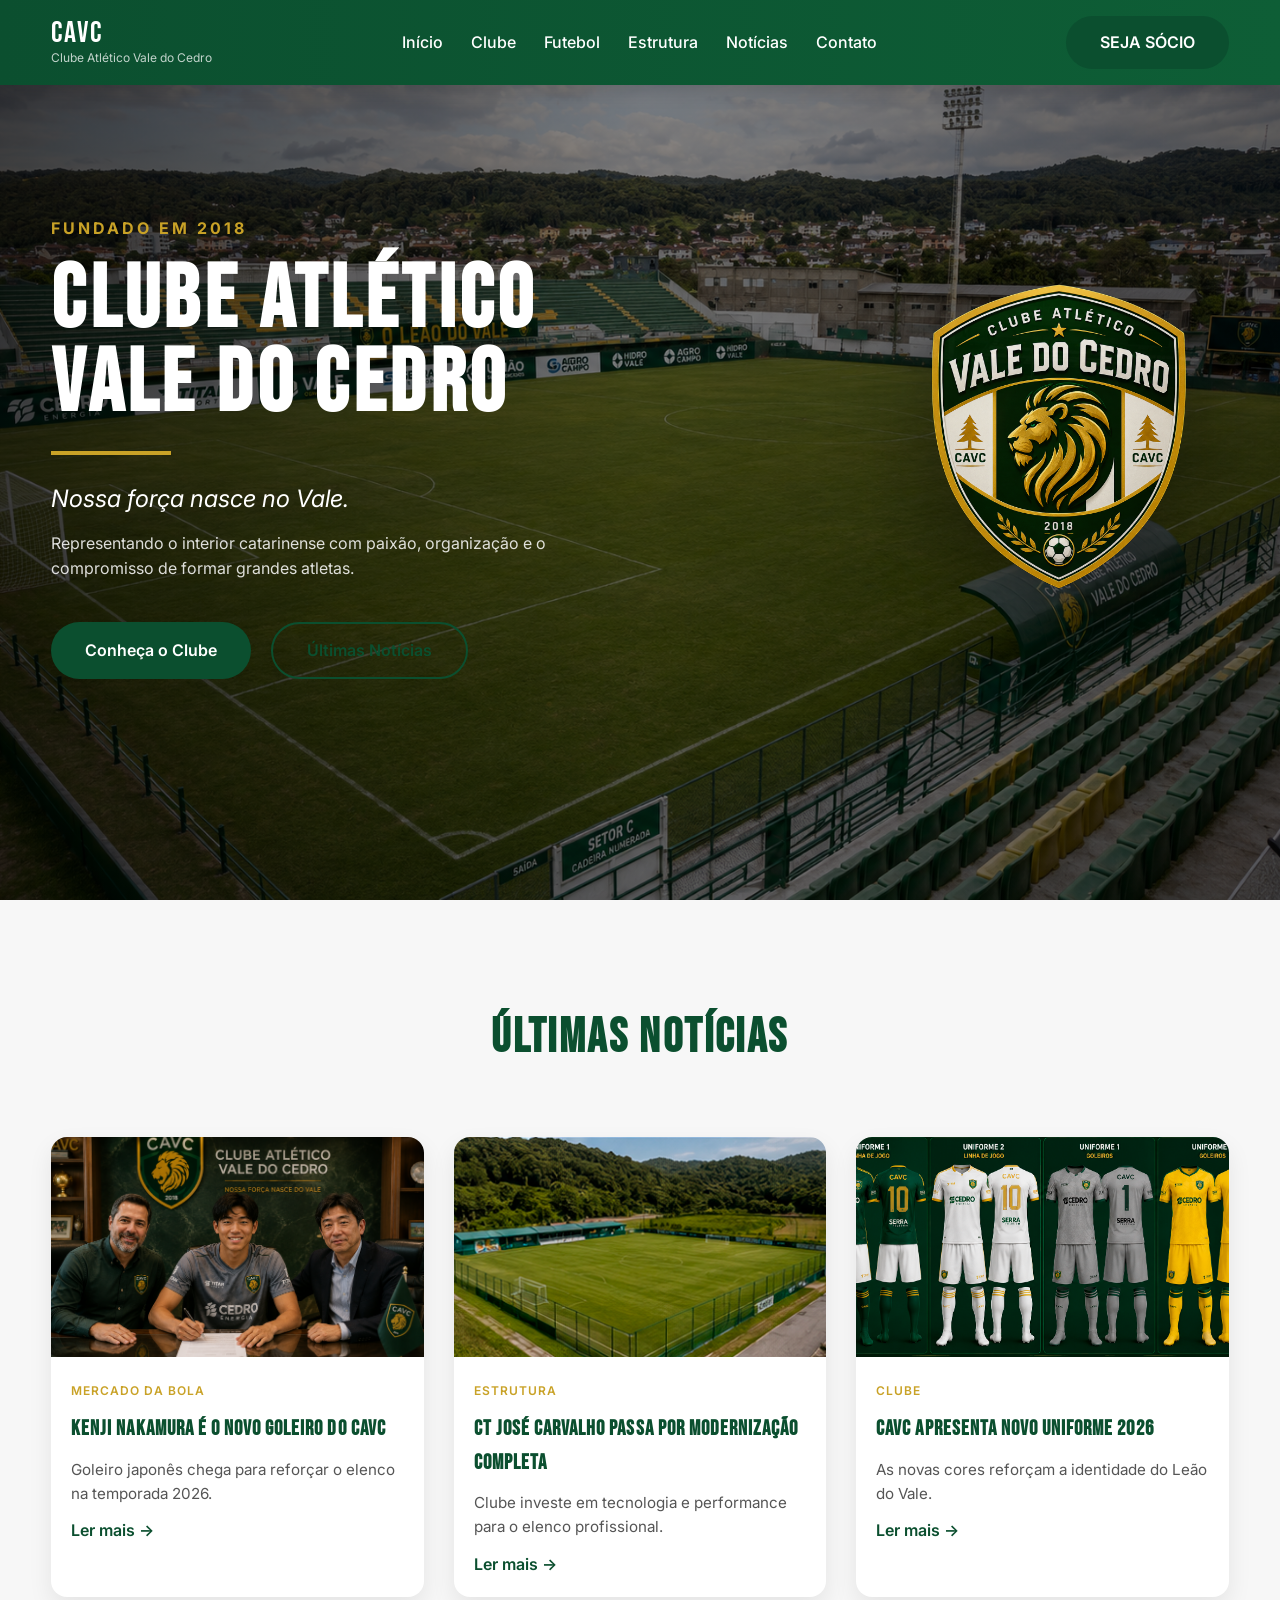
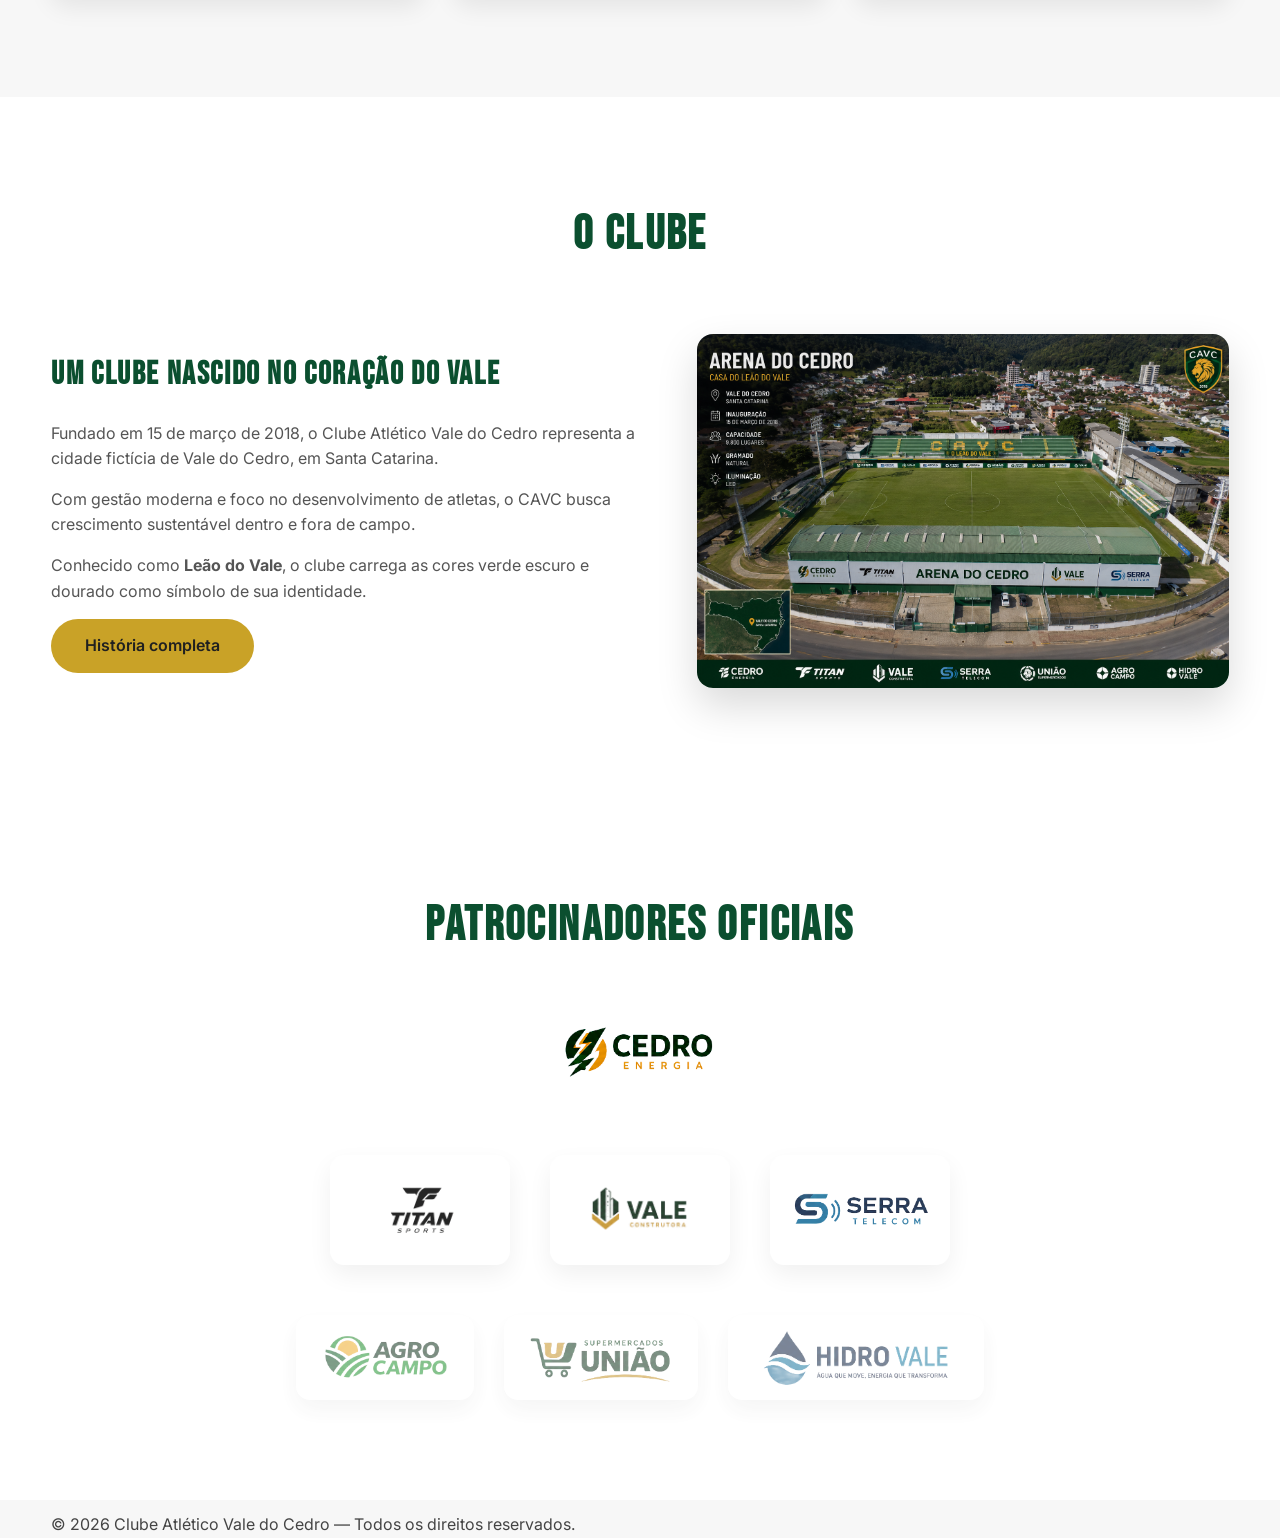
==== index.html @ 2e61d0cd "index" ====
<!DOCTYPE html>
<html lang="pt-BR">

<head>
    <meta charset="UTF-8">
    <meta name="viewport" content="width=device-width, initial-scale=1.0">

    <title>Clube Atlético Vale do Cedro | Site Oficial</title>

    <meta name="description"
        content="Site oficial do Clube Atlético Vale do Cedro. Notícias, elenco, estrutura, história, Arena do Cedro e Centro de Treinamento José Carvalho.">

    <!-- Google Fonts -->
    <link rel="preconnect" href="https://fonts.googleapis.com">
    <link rel="preconnect" href="https://fonts.gstatic.com" crossorigin>

    <link href="https://fonts.googleapis.com/css2?family=Bebas+Neue&family=Inter:wght@300;400;500;600;700&display=swap"
        rel="stylesheet">

    <link rel="stylesheet" href="style.css">

    <link rel="icon" href="assets/logo/favicon.png">
</head>

<body>

    <!-- ==========================================================
                            HEADER
    =========================================================== -->

    <header>

        <div class="container">

            <nav class="navbar">

                <!-- Marca textual -->
                <div class="logo">

                    <span class="club-name">CAVC</span>
                    <small>Clube Atlético Vale do Cedro</small>

                </div>

                <!-- Menu -->
                <ul class="menu">

                    <li><a href="#">Início</a></li>
                    <li><a href="#">Clube</a></li>
                    <li><a href="#">Futebol</a></li>
                    <li><a href="#">Estrutura</a></li>
                    <li><a href="#">Notícias</a></li>
                    <li><a href="#">Contato</a></li>

                </ul>

                <!-- CTA -->
                <a href="#" class="btn btn-primary">
                    SEJA SÓCIO
                </a>

            </nav>

        </div>

    </header>

    <!-- ==========================================================
                        HERO
========================================================== -->

    <section class="hero">

        <div class="hero-overlay"></div>

        <div class="container">

            <div class="hero-content">

                <span class="hero-tag">FUNDADO EM 2018</span>

                <h1>
                    CLUBE ATLÉTICO<br>
                    VALE DO CEDRO
                </h1>

                <div class="hero-line"></div>

                <p class="hero-motto">
                    Nossa força nasce no Vale.
                </p>

                <p class="hero-description">
                    Representando o interior catarinense com paixão, organização e o compromisso de formar grandes
                    atletas.
                </p>

                <div class="hero-buttons">

                    <a href="#" class="btn btn-primary">
                        Conheça o Clube
                    </a>

                    <a href="#" class="btn btn-outline">
                        Últimas Notícias
                    </a>

                </div>

            </div>

            <!-- 🦁 ESCUDO NO HERO (DIREITA) -->
            <img src="imgs/escudo.png" class="hero-crest" alt="Escudo do CAVC">

        </div>

    </section>

    <!-- ==========================================================
                            NOTÍCIAS
    =========================================================== -->

    <section class="news">

        <div class="container">

            <h2 class="section-title">
                Últimas Notícias
            </h2>

            <div class="news-grid">

                <!-- CARD 1 -->
                <article class="news-card">

                    <div class="news-image">
                        <img src="imgs/kenji.png" alt="Kenji Nakamura">
                    </div>

                    <div class="news-content">

                        <span class="news-tag">Mercado da Bola</span>

                        <h3>
                            Kenji Nakamura é o novo goleiro do CAVC
                        </h3>

                        <p>
                            Goleiro japonês chega para reforçar o elenco na temporada 2026.
                        </p>

                        <a href="#">Ler mais →</a>

                    </div>

                </article>

                <!-- CARD 2 -->
                <article class="news-card">

                    <div class="news-image">
                        <img src="imgs/ct.png" alt="CT José Carvalho">
                    </div>

                    <div class="news-content">

                        <span class="news-tag">Estrutura</span>

                        <h3>
                            CT José Carvalho passa por modernização completa
                        </h3>

                        <p>
                            Clube investe em tecnologia e performance para o elenco profissional.
                        </p>

                        <a href="#">Ler mais →</a>

                    </div>

                </article>

                <!-- CARD 3 -->
                <article class="news-card">

                    <div class="news-image">
                        <img src="imgs/uniforme.png" alt="Novo uniforme CAVC">
                    </div>

                    <div class="news-content">

                        <span class="news-tag">Clube</span>

                        <h3>
                            CAVC apresenta novo uniforme 2026
                        </h3>

                        <p>
                            As novas cores reforçam a identidade do Leão do Vale.
                        </p>

                        <a href="#">Ler mais →</a>

                    </div>

                </article>

            </div>

        </div>

    </section>

    <!-- ==========================================================
                            SOBRE O CLUBE
    =========================================================== -->

    <section class="club">

        <div class="container">

            <h2 class="section-title">
                O Clube
            </h2>

            <div class="club-grid">

                <!-- TEXTO -->
                <div class="club-text">

                    <h3>
                        Um clube nascido no coração do Vale
                    </h3>

                    <p>
                        Fundado em 15 de março de 2018, o Clube Atlético Vale do Cedro
                        representa a cidade fictícia de Vale do Cedro, em Santa Catarina.
                    </p>

                    <p>
                        Com gestão moderna e foco no desenvolvimento de atletas,
                        o CAVC busca crescimento sustentável dentro e fora de campo.
                    </p>

                    <p>
                        Conhecido como <strong>Leão do Vale</strong>,
                        o clube carrega as cores verde escuro e dourado como símbolo de sua identidade.
                    </p>

                    <a href="#" class="btn btn-secondary">
                        História completa
                    </a>

                </div>

                <!-- IMAGEM -->
                <div class="club-image">

                    <img src="imgs/estadio2.png" alt="Arena do Cedro" id="arenaThumb">

                </div>

            </div>

        </div>

    </section>

    <!-- ==========================================================
                            PATROCINADORES
    =========================================================== -->

    <section class="sponsors">

        <div class="container">

            <h2 class="section-title">Patrocinadores Oficiais</h2>

            <!-- WRAPPER GERAL -->
            <div class="sponsors-wrapper">

                <!-- MASTER -->
                <div class="sponsors-master highlight">
                    <img src="imgs/cedroEnergia.png" alt="Cedro Energia">
                </div>

                <!-- GRID PRINCIPAL -->
                <div class="sponsors-grid">
                    <div class="sponsor-item"><img src="imgs/titanSports.png"></div>
                    <div class="sponsor-item"><img src="imgs/valeConstrutora.png"></div>
                    <div class="sponsor-item"><img src="imgs/serra.png"></div>
                </div>

                <!-- APOIO -->
                <div class="sponsors-support">
                    <div class="sponsor-item small"><img src="imgs/agroCampo.png"></div>
                    <div class="sponsor-item small"><img src="imgs/supermercadosUnião.png"></div>
                    <div class="sponsor-item small"><img src="imgs/hidrovale.png"></div>
                </div>

            </div>

        </div>

    </section>

    <!-- ==========================================================
                            FOOTER
    =========================================================== -->

    <footer>

        <div class="container">

            <p>
                © 2026 Clube Atlético Vale do Cedro — Todos os direitos reservados.
            </p>

        </div>

    </footer>
    <div class="lightbox" id="lightbox">

        <span class="lightbox-close" id="closeLightbox">×</span>

        <img src="" alt="Imagem ampliada" id="lightboxImg">

    </div>
    <script src="script.js"></script>
</body>

</html>
---- style.css ----
/* ==========================================================
   CAVC - CLUBE ATLÉTICO VALE DO CEDRO
   Desenvolvido por Gabriel Andrade
========================================================== */

/* ==========================================================
   1. IMPORTAÇÃO DE FONTES
========================================================== */

/*
Bebas Neue
Inter

<link rel="preconnect" href="https://fonts.googleapis.com">
<link rel="preconnect" href="https://fonts.gstatic.com" crossorigin>
<link href="https://fonts.googleapis.com/css2?family=Bebas+Neue&family=Inter:wght@300;400;500;600;700&display=swap" rel="stylesheet">
*/


/* ==========================================================
   2. RESET
========================================================== */

* {
    margin: 0;
    padding: 0;
    box-sizing: border-box;
}

html {
    scroll-behavior: smooth;
}

body {
    min-height: 100vh;
}

img {
    display: block;
    max-width: 100%;
}

a {
    text-decoration: none;
    color: inherit;
}

ul {
    list-style: none;
}

button,
input,
textarea,
select {
    font: inherit;
}


/* ==========================================================
   3. BODY
========================================================== */

body {
    font-family: "Inter", sans-serif;
    background: #F7F7F7;
    color: #202020;
    line-height: 1.6;
}

::selection {
    background: #0B4F2F;
    color: #FFFFFF;
}

.container {
    width: min(92%, 1280px);
    margin: auto;
}


/* ==========================================================
   4. TIPOGRAFIA
========================================================== */

section {
    padding: 90px 0;
}

h1,
h2,
h3,
h4 {
    font-family: "Bebas Neue", sans-serif;
    color: #0B4F2F;
    letter-spacing: .05em;
}

h1 {
    font-size: 4.5rem;
}

h2 {
    font-size: 3rem;
    margin-bottom: 30px;
}

h3 {
    font-size: 2rem;
}

p {
    color: #444444;
    max-width: 70ch;
    margin-top: 12px;
}

span {
    display: inline-block;
}


/* ==========================================================
   5. HEADER
========================================================== */

header {
    position: fixed;
    top: 0;
    left: 0;
    width: 100%;

    background: linear-gradient(90deg,
            #0B4F2F,
            #0E5E36);

    z-index: 1000;

    box-shadow: 0 4px 20px rgba(0, 0, 0, .15);
}

/* ==========================================================
   6. NAVBAR
========================================================== */

.navbar {
    height: 85px;

    display: flex;
    justify-content: space-between;
    align-items: center;
}

.logo {
    display: flex;
    flex-direction: column;
    justify-content: center;
}

.logo img {

    width: 62px;
    height: 62px;
    object-fit: contain;

}

.logo-text {

    display: flex;
    flex-direction: column;

}

.logo-text span {

    font-family: "Bebas Neue", sans-serif;
    font-size: 2rem;
    color: #FFFFFF;
    letter-spacing: 1px;

}

.logo-text small {

    color: rgba(255, 255, 255, .8);
    font-size: .85rem;

}

.logo small {
    font-size: .75rem;
    color: rgba(255, 255, 255, .75);
}

.club-name {
    font-family: "Bebas Neue", sans-serif;
    font-size: 1.9rem;
    letter-spacing: 2px;
    color: #FFFFFF;
    line-height: 1;
}

.menu {
    display: flex;
    gap: 28px;
}

.menu a {
    color: #FFFFFF;
    font-weight: 500;
    position: relative;
    transition: .25s ease;
}

.menu a:hover {
    color: #C9A227;
}

.menu a::after {
    content: "";
    position: absolute;
    left: 0;
    bottom: -6px;

    width: 0;
    height: 2px;

    background: #C9A227;

    transition: .25s ease;
}

.menu a:hover::after {
    width: 100%;
}


/* ==========================================================
   7. HERO
========================================================== */

.hero {

    position: relative;

    min-height: 100vh;
    padding-top: 85px;

    display: flex;
    align-items: center;

    background-image: url("imgs/estadio1.png");
    background-size: cover;
    background-position: center;

    overflow: hidden;

}

.hero-overlay {
    position: absolute;
    inset: 0;

    background: linear-gradient(90deg,
            rgba(0, 0, 0, .70) 0%,
            rgba(0, 0, 0, .45) 50%,
            rgba(0, 0, 0, .55) 100%);
}

.hero .container {
    position: relative;
    z-index: 2;

    display: flex;
    align-items: center;
    justify-content: space-between;
}

.hero-content {
    max-width: 650px;
    color: white;
}

.hero-crest {
    width: 340px;

    opacity: .92;

    filter: drop-shadow(0 25px 50px rgba(0, 0, 0, .45));

    transform: translateY(-10px);

    animation: float 6s ease-in-out infinite;
}

.hero-logo {

    width: 130px;

    margin-bottom: 25px;

}

.hero-tag {

    color: #C9A227;

    font-weight: 700;

    letter-spacing: 3px;

    margin-bottom: 18px;

}

.hero h1 {

    color: white;

    font-size: 5.5rem;

    line-height: .95;

    margin-bottom: 20px;

}

.hero-line {

    width: 120px;
    height: 4px;

    background: #C9A227;

    margin: 25px 0;

}

.hero-motto {

    font-size: 1.5rem;

    color: white;

    font-style: italic;

    margin-bottom: 10px;

}

.hero-description {

    color: rgba(255, 255, 255, .85);

    max-width: 600px;

    margin-bottom: 40px;

}

.hero-buttons {

    display: flex;

    gap: 20px;

    flex-wrap: wrap;

}


/* ==========================================================
   8. BOTÕES
========================================================== */

.btn {

    display: inline-flex;
    justify-content: center;
    align-items: center;

    padding: 14px 34px;

    border: none;
    border-radius: 999px;

    cursor: pointer;

    font-weight: 600;

    transition: .3s ease;

}

.btn-primary {

    background: #0B4F2F;
    color: #FFFFFF;

}

.btn-primary:hover {

    background: #197A43;

    transform: translateY(-3px);

    box-shadow: 0 10px 25px rgba(0, 0, 0, .12);

}

.btn-secondary {

    background: #C9A227;

    color: #202020;

}

.btn-secondary:hover {

    transform: translateY(-3px);

    box-shadow: 0 10px 25px rgba(0, 0, 0, .12);

}

.btn-outline {

    background: transparent;

    color: #0B4F2F;

    border: 2px solid #0B4F2F;

}

.btn-outline:hover {

    background: #0B4F2F;

    color: #FFFFFF;

}


/* ==========================================================
   9. CARDS
========================================================== */



/* ==========================================================
   10. SEÇÕES
========================================================== */

.section-title {

    text-align: center;

    margin-bottom: 60px;

}


/* ==========================================================
   11. FOOTER
========================================================== */



/* ==========================================================
   12. ANIMAÇÕES
========================================================== */

@keyframes float {

    0%,
    100% {
        transform: translateY(-10px);
    }

    50% {
        transform: translateY(10px);
    }
}

/* ==========================================================
   13. RESPONSIVIDADE
========================================================== */

@media (max-width: 900px) {
    .news-grid {
        grid-template-columns: 1fr;
    }

    .club-grid {
        grid-template-columns: 1fr;
    }

    .club {
        text-align: center;
    }
}



/* ==========================================================
   NEWS
========================================================== */

.news {
    padding: 100px 0;
    background: #F7F7F7;
}

.news-grid {
    display: grid;
    grid-template-columns: repeat(3, 1fr);
    gap: 30px;
}

.news-card {
    background: #FFFFFF;

    border-radius: 16px;

    overflow: hidden;

    box-shadow: 0 10px 25px rgba(0, 0, 0, .08);

    transition: .3s ease;
}

.news-card:hover {
    transform: translateY(-8px);
    box-shadow: 0 18px 40px rgba(0, 0, 0, .12);
}

.news-image {
    height: 220px;
    overflow: hidden;
}

.news-image img {
    width: 100%;
    height: 100%;
    object-fit: cover;

    transition: .5s ease;
}

.news-card:hover .news-image img {
    transform: scale(1.05);
}

.news-content {
    padding: 20px;
}

.news-tag {
    font-size: .75rem;
    font-weight: 600;

    color: #C9A227;

    text-transform: uppercase;

    letter-spacing: 1px;
}

.news-content h3 {
    font-size: 1.3rem;

    margin-top: 10px;
    margin-bottom: 10px;

    color: #0B4F2F;
}

.news-content p {
    font-size: .95rem;
    color: #555;
}

.news-content a {
    display: inline-block;

    margin-top: 12px;

    color: #0B4F2F;
    font-weight: 600;

    transition: .2s;
}

.news-content a:hover {
    color: #C9A227;
}

/* ==========================================================
   CLUB
========================================================== */

.club {
    padding: 100px 0;
    background: #FFFFFF;
}

.club-grid {
    display: grid;
    grid-template-columns: 1.1fr 1fr;
    gap: 60px;

    align-items: center;
}

.club-text h3 {
    font-size: 2rem;
    color: #0B4F2F;

    margin-bottom: 20px;
}

.club-text p {
    margin-bottom: 15px;
    color: #555;
}

.club-image {
    position: relative;
    border-radius: 16px;
    overflow: hidden;

    box-shadow: 0 18px 40px rgba(0, 0, 0, .15);
}

.club-image img {
    width: 100%;
    height: 100%;
    object-fit: cover;

    transition: .4s ease;
}

.club-image:hover img {
    transform: scale(1.05);
}

.lightbox {
    position: fixed;
    inset: 0;

    background: rgba(0, 0, 0, 0);

    display: none;
    align-items: center;
    justify-content: center;

    z-index: 9999;

    padding: 40px;

    transition: opacity .25s ease, background .25s ease;
    opacity: 0;
}

.lightbox.active {
    background: rgba(0, 0, 0, .92);
    opacity: 1;
}

.lightbox img {
    max-width: 90%;
    max-height: 90%;

    border-radius: 12px;

    transform: scale(.96);
    transition: transform .25s ease;

    box-shadow: 0 20px 60px rgba(0, 0, 0, .5);
}

.lightbox.active img {
    transform: scale(1);
}

/* =========================
   SPONSORS
========================= */

.sponsors {
    background: #FFFFFF;
    padding: 100px 0;
    text-align: center;
}

.sponsors-wrapper {
    display: flex;
    flex-direction: column;
    align-items: center;
    gap: 50px;
}

.sponsors-master {
    display: flex;
    justify-content: center;
    align-items: center;
}

.sponsors-master.highlight{
    transform: scale(1.15);
    margin-bottom: 20px;
}

.sponsors-master.highlight img{
    transition: .3s ease;
}

.sponsors-master.highlight:hover img{
    transform: scale(1.08);
    filter: drop-shadow(0 10px 25px rgba(0,0,0,.15));
}

.sponsors-master.highlight:hover img{
    filter: brightness(1.05);
}

.sponsors-master img {
    max-width: 260px;
    transform: translateY(-5px);
}

.sponsors-grid {
    display: grid;
    grid-template-columns: repeat(3, 180px);
    justify-content: center;
    gap: 40px;
}

.sponsors-grid img {
    max-width: 160px;
    opacity: .85;
    transition: .25s ease;
}

.sponsors-grid img:hover {
    opacity: 1;
    transform: scale(1.05);
}

.sponsors-support{
    display: flex;
    justify-content: center;
    gap: 30px;
    flex-wrap: wrap;
}

.sponsors-support img {
    max-width: 120px;
    opacity: .7;
    transition: .25s ease;
}

.sponsors-support img:hover {
    opacity: 1;
}

.sponsor-item {
    background: #FFFFFF;
    height: 110px;

    display: flex;
    align-items: center;
    justify-content: center;

    border-radius: 14px;

    box-shadow: 0 10px 25px rgba(0, 0, 0, .06);

    padding: 20px;
}

.sponsor-item img {
    max-width: 120px;
    max-height: 60px;

    object-fit: contain;

    filter: grayscale(20%);
    transition: .25s ease;
}

.sponsor-item:hover img {
    filter: grayscale(0%);
    transform: scale(1.05);
}

.sponsor-item.small{
    height: 85px;
    opacity: .75;
}

.sponsor-item img,
.sponsors-master img{
    max-width: 100%;
    max-height: 60px;
    object-fit: contain;
}
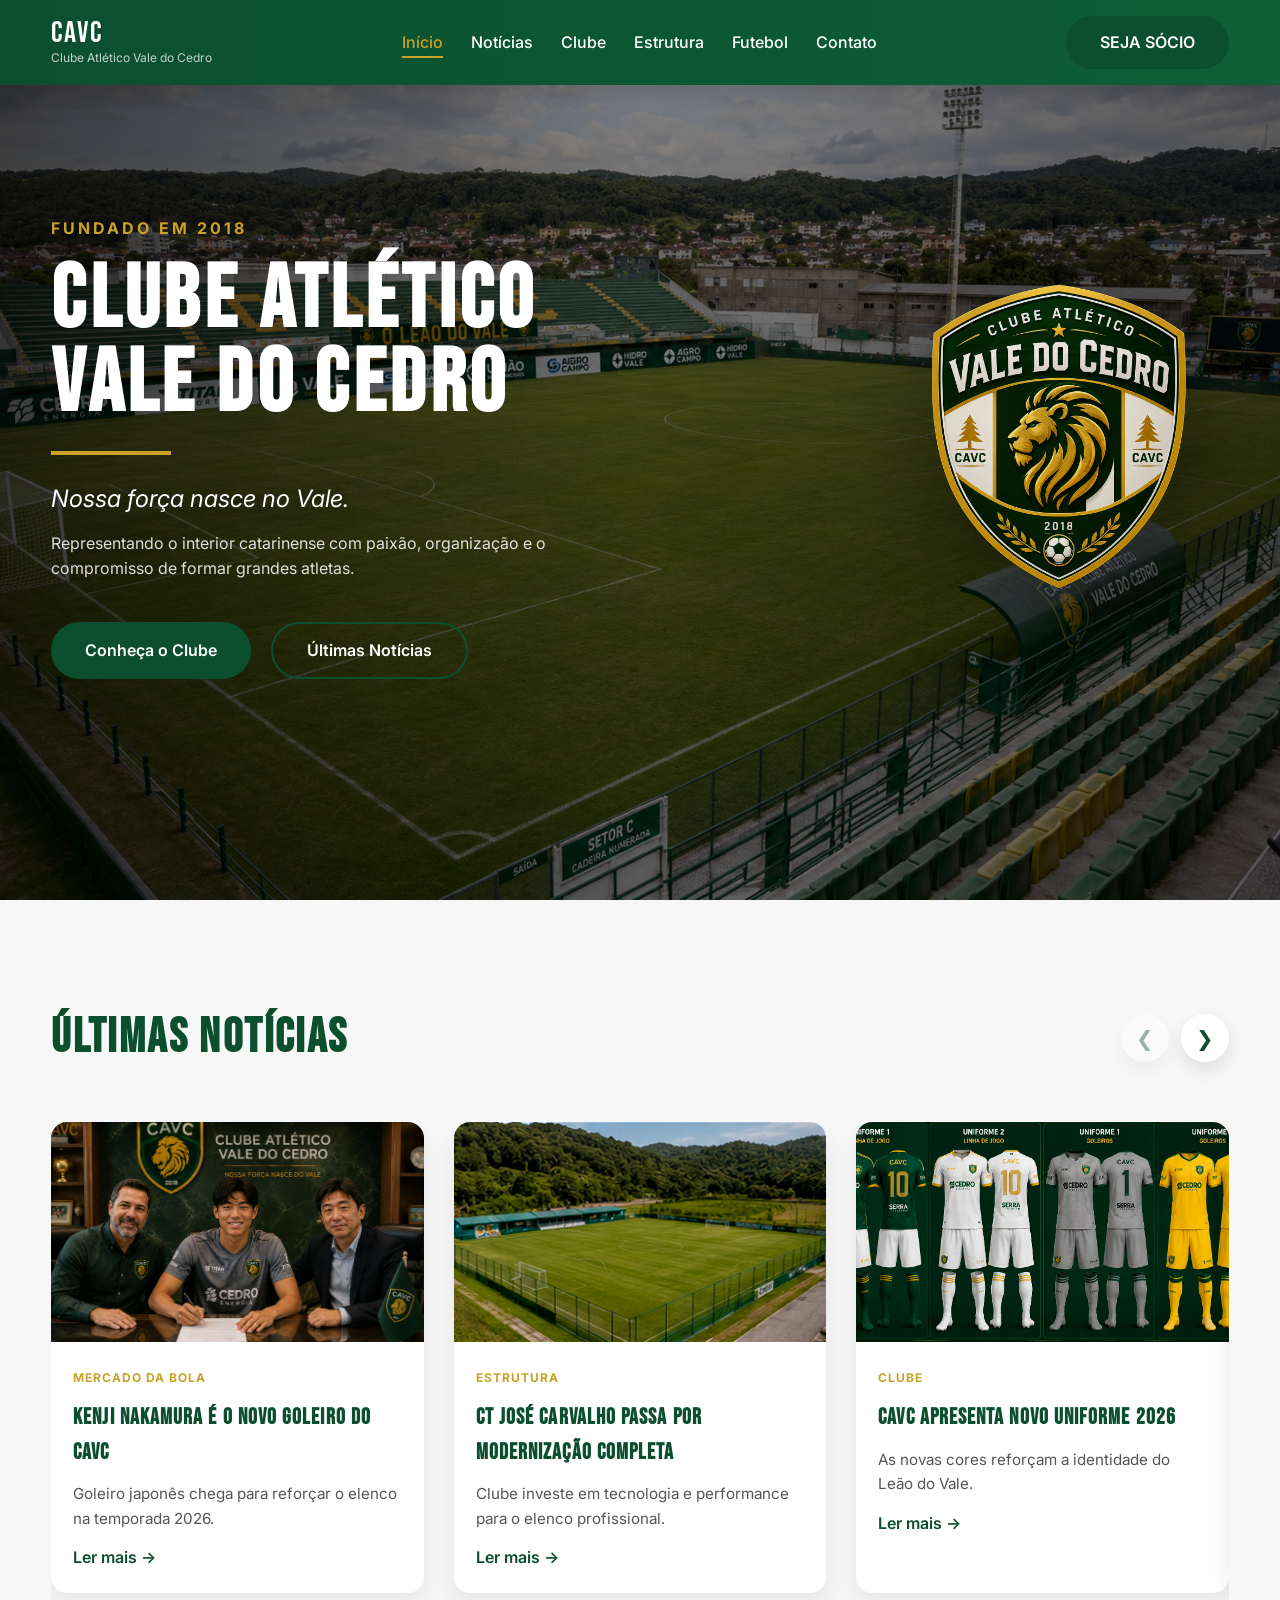
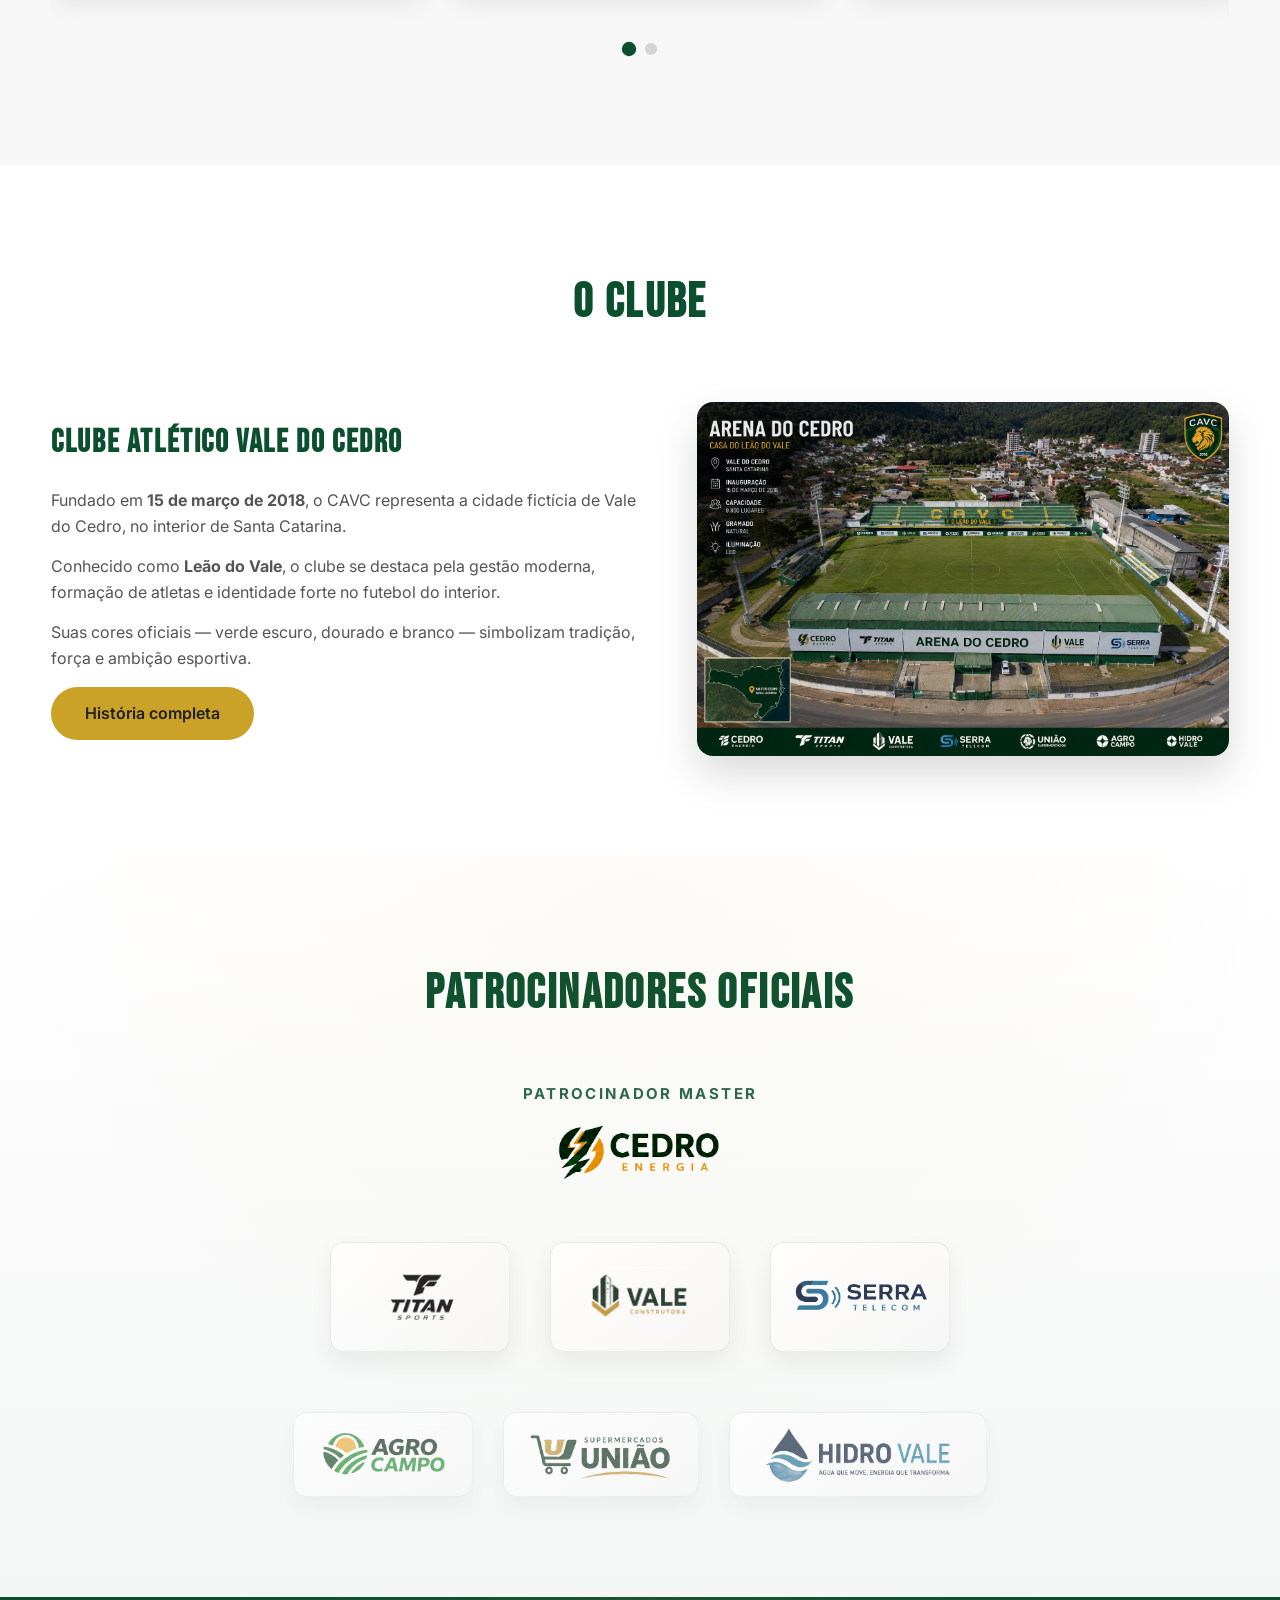
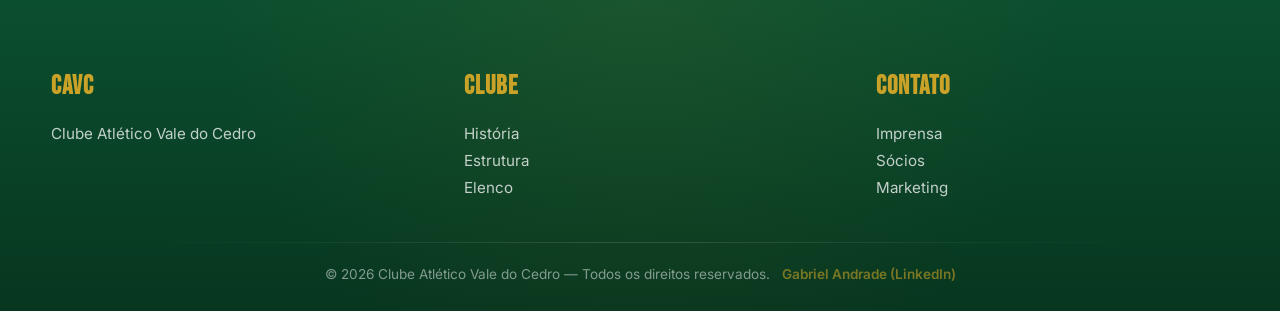
==== commit 7bcdeec4: "melhoriasEMobile" ====
--- a/index.html
+++ b/index.html
@@ -10,7 +10,7 @@
     <meta name="description"
         content="Site oficial do Clube Atlético Vale do Cedro. Notícias, elenco, estrutura, história, Arena do Cedro e Centro de Treinamento José Carvalho.">
 
-    <!-- Google Fonts -->
+    <!-- Fonts -->
     <link rel="preconnect" href="https://fonts.googleapis.com">
     <link rel="preconnect" href="https://fonts.gstatic.com" crossorigin>
 
@@ -18,65 +18,48 @@
         rel="stylesheet">
 
     <link rel="stylesheet" href="style.css">
-
-    <link rel="icon" href="assets/logo/favicon.png">
+    <link rel="icon" href="imgs/escudo.png">
 </head>
 
 <body>
 
-    <!-- ==========================================================
-                            HEADER
-    =========================================================== -->
-
+    <!-- ================= HEADER ================= -->
     <header>
-
-        <div class="container">
-
+        <div class="container">
             <nav class="navbar">
-
-                <!-- Marca textual -->
+                <div class="hamburger" id="hamburger">
+                    <span></span>
+                    <span></span>
+                    <span></span>
+                </div>
                 <div class="logo">
-
                     <span class="club-name">CAVC</span>
                     <small>Clube Atlético Vale do Cedro</small>
-
-                </div>
-
-                <!-- Menu -->
+                </div>
+
                 <ul class="menu">
-
-                    <li><a href="#">Início</a></li>
-                    <li><a href="#">Clube</a></li>
-                    <li><a href="#">Futebol</a></li>
-                    <li><a href="#">Estrutura</a></li>
-                    <li><a href="#">Notícias</a></li>
-                    <li><a href="#">Contato</a></li>
-
+                    <li><a href="#inicio">Início</a></li>
+                    <li><a href="#noticias">Notícias</a></li>
+                    <li><a href="#clube">Clube</a></li>
+                    <li><a href="#estrutura">Estrutura</a></li>
+                    <li><a href="#futebol">Futebol</a></li>
+                    <li><a href="#contato">Contato</a></li>
                 </ul>
 
-                <!-- CTA -->
-                <a href="#" class="btn btn-primary">
-                    SEJA SÓCIO
-                </a>
+                <a href="#" class="btn btn-primary">SEJA SÓCIO</a>
 
             </nav>
-
-        </div>
-
+        </div>
     </header>
 
-    <!-- ==========================================================
-                        HERO
-========================================================== -->
-
-    <section class="hero">
+    <!-- ================= HERO ================= -->
+    <section class="hero" id="inicio">
 
         <div class="hero-overlay"></div>
 
         <div class="container">
 
             <div class="hero-content">
-
                 <span class="hero-tag">FUNDADO EM 2018</span>
 
                 <h1>
@@ -86,9 +69,7 @@
 
                 <div class="hero-line"></div>
 
-                <p class="hero-motto">
-                    Nossa força nasce no Vale.
-                </p>
+                <p class="hero-motto">Nossa força nasce no Vale.</p>
 
                 <p class="hero-description">
                     Representando o interior catarinense com paixão, organização e o compromisso de formar grandes
@@ -96,168 +77,165 @@
                 </p>
 
                 <div class="hero-buttons">
-
-                    <a href="#" class="btn btn-primary">
-                        Conheça o Clube
-                    </a>
-
-                    <a href="#" class="btn btn-outline">
-                        Últimas Notícias
-                    </a>
-
-                </div>
-
-            </div>
-
-            <!-- 🦁 ESCUDO NO HERO (DIREITA) -->
+                    <a href="#" class="btn btn-primary">Conheça o Clube</a>
+                    <a href="#" class="btn btn-outline">Últimas Notícias</a>
+                </div>
+            </div>
+
             <img src="imgs/escudo.png" class="hero-crest" alt="Escudo do CAVC">
 
         </div>
-
     </section>
 
-    <!-- ==========================================================
-                            NOTÍCIAS
-    =========================================================== -->
-
-    <section class="news">
-
-        <div class="container">
-
-            <h2 class="section-title">
-                Últimas Notícias
-            </h2>
-
-            <div class="news-grid">
-
-                <!-- CARD 1 -->
-                <article class="news-card">
-
-                    <div class="news-image">
-                        <img src="imgs/kenji.png" alt="Kenji Nakamura">
+    <!-- ================= NEWS ================= -->
+    <section class="news" id="noticias">
+
+        <div class="container">
+
+            <div class="news-header">
+                <h2 class="section-title">Últimas Notícias</h2>
+
+                <div class="news-controls">
+                    <button class="news-btn" id="prevNews">&#10094;</button>
+                    <button class="news-btn" id="nextNews">&#10095;</button>
+                </div>
+            </div>
+
+            <div class="news-slider">
+
+                <div class="news-track">
+
+                    <div class="news-page">
+
+                        <!-- CARD 1 -->
+                        <article class="news-card">
+                            <div class="news-image">
+                                <img src="imgs/kenji.png" alt="Kenji Nakamura">
+                            </div>
+                            <div class="news-content">
+                                <span class="news-tag">Mercado da Bola</span>
+                                <h3>Kenji Nakamura é o novo goleiro do CAVC</h3>
+                                <p>Goleiro japonês chega para reforçar o elenco na temporada 2026.</p>
+                                <a href="#">Ler mais →</a>
+                            </div>
+                        </article>
+
+                        <!-- CARD 2 -->
+                        <article class="news-card">
+                            <div class="news-image">
+                                <img src="imgs/ct.png" alt="CT José Carvalho">
+                            </div>
+                            <div class="news-content">
+                                <span class="news-tag">Estrutura</span>
+                                <h3>CT José Carvalho passa por modernização completa</h3>
+                                <p>Clube investe em tecnologia e performance para o elenco profissional.</p>
+                                <a href="#">Ler mais →</a>
+                            </div>
+                        </article>
+
+                        <!-- CARD 3 -->
+                        <article class="news-card">
+                            <div class="news-image">
+                                <img src="imgs/uniforme.png" alt="Novo uniforme">
+                            </div>
+                            <div class="news-content">
+                                <span class="news-tag">Clube</span>
+                                <h3>CAVC apresenta novo uniforme 2026</h3>
+                                <p>As novas cores reforçam a identidade do Leão do Vale.</p>
+                                <a href="#">Ler mais →</a>
+                            </div>
+                        </article>
+
                     </div>
 
-                    <div class="news-content">
-
-                        <span class="news-tag">Mercado da Bola</span>
-
-                        <h3>
-                            Kenji Nakamura é o novo goleiro do CAVC
-                        </h3>
-
-                        <p>
-                            Goleiro japonês chega para reforçar o elenco na temporada 2026.
-                        </p>
-
-                        <a href="#">Ler mais →</a>
-
+                    <div class="news-page">
+
+                        <!-- CARD 4 -->
+                        <article class="news-card">
+                            <div class="news-image">
+                                <img src="imgs/tenis.jpeg" class="fix-tenis" alt="Tênis de Mesa">
+                            </div>
+                            <div class="news-content">
+                                <span class="news-tag">Modernização</span>
+                                <h3>CAVC amplia seus horizontes e anuncia tênis de mesa</h3>
+                                <p>Gabriel Maeda e Priscila Takahashi são os primeiros atletas.</p>
+                                <a href="#">Ler mais →</a>
+                            </div>
+                        </article>
+
+                        <!-- CARD 5 -->
+                        <article class="news-card">
+                            <div class="news-image">
+                                <img src="imgs/sub20.jpeg" alt="Sub-20">
+                            </div>
+                            <div class="news-content">
+                                <span class="news-tag">Desenvolvimento</span>
+                                <h3>Sub-20 intensifica preparação</h3>
+                                <p>O futuro do clube segue sendo construído no CT José Carvalho.</p>
+                                <a href="#">Ler mais →</a>
+                            </div>
+                        </article>
+
+                        <!-- CARD 6 -->
+                        <article class="news-card">
+                            <div class="news-image">
+                                <img src="imgs/uniformetreino.jpeg" class="fix-treino" alt="Uniforme treino">
+                            </div>
+                            <div class="news-content">
+                                <span class="news-tag">Lançamento</span>
+                                <h3>Novos uniformes de treino</h3>
+                                <p>Desenvolvidos pela Titan Sports para a temporada.</p>
+                                <a href="#">Ler mais →</a>
+                            </div>
+
+                        </article>
                     </div>
 
-                </article>
-
-                <!-- CARD 2 -->
-                <article class="news-card">
-
-                    <div class="news-image">
-                        <img src="imgs/ct.png" alt="CT José Carvalho">
+                </div>
+                <div class="news-dots-wrapper">
+                    <div class="news-dots">
+                        <span class="news-dot active" data-page="0"></span>
+                        <span class="news-dot" data-page="1"></span>
                     </div>
-
-                    <div class="news-content">
-
-                        <span class="news-tag">Estrutura</span>
-
-                        <h3>
-                            CT José Carvalho passa por modernização completa
-                        </h3>
-
-                        <p>
-                            Clube investe em tecnologia e performance para o elenco profissional.
-                        </p>
-
-                        <a href="#">Ler mais →</a>
-
-                    </div>
-
-                </article>
-
-                <!-- CARD 3 -->
-                <article class="news-card">
-
-                    <div class="news-image">
-                        <img src="imgs/uniforme.png" alt="Novo uniforme CAVC">
-                    </div>
-
-                    <div class="news-content">
-
-                        <span class="news-tag">Clube</span>
-
-                        <h3>
-                            CAVC apresenta novo uniforme 2026
-                        </h3>
-
-                        <p>
-                            As novas cores reforçam a identidade do Leão do Vale.
-                        </p>
-
-                        <a href="#">Ler mais →</a>
-
-                    </div>
-
-                </article>
-
-            </div>
-
-        </div>
-
+                </div>
+            </div>
+        </div>
     </section>
 
-    <!-- ==========================================================
-                            SOBRE O CLUBE
-    =========================================================== -->
-
-    <section class="club">
-
-        <div class="container">
-
-            <h2 class="section-title">
-                O Clube
-            </h2>
+    <!-- ================= CLUB ================= -->
+    <section class="club" id="clube">
+
+        <div class="container">
+
+            <h2 class="section-title">O Clube</h2>
 
             <div class="club-grid">
 
-                <!-- TEXTO -->
                 <div class="club-text">
 
-                    <h3>
-                        Um clube nascido no coração do Vale
-                    </h3>
+                    <h3>Clube Atlético Vale do Cedro</h3>
 
                     <p>
-                        Fundado em 15 de março de 2018, o Clube Atlético Vale do Cedro
-                        representa a cidade fictícia de Vale do Cedro, em Santa Catarina.
+                        Fundado em <strong>15 de março de 2018</strong>, o CAVC representa a cidade fictícia de
+                        Vale do Cedro, no interior de Santa Catarina.
                     </p>
 
                     <p>
-                        Com gestão moderna e foco no desenvolvimento de atletas,
-                        o CAVC busca crescimento sustentável dentro e fora de campo.
+                        Conhecido como <strong>Leão do Vale</strong>, o clube se destaca pela gestão moderna,
+                        formação de atletas e identidade forte no futebol do interior.
                     </p>
 
                     <p>
-                        Conhecido como <strong>Leão do Vale</strong>,
-                        o clube carrega as cores verde escuro e dourado como símbolo de sua identidade.
+                        Suas cores oficiais — verde escuro, dourado e branco — simbolizam tradição,
+                        força e ambição esportiva.
                     </p>
 
-                    <a href="#" class="btn btn-secondary">
-                        História completa
-                    </a>
-
-                </div>
-
-                <!-- IMAGEM -->
+                    <a href="#" class="btn btn-secondary">História completa</a>
+
+                </div>
+
                 <div class="club-image">
-
                     <img src="imgs/estadio2.png" alt="Arena do Cedro" id="arenaThumb">
-
                 </div>
 
             </div>
@@ -265,33 +243,26 @@
         </div>
 
     </section>
-
-    <!-- ==========================================================
-                            PATROCINADORES
-    =========================================================== -->
-
-    <section class="sponsors">
+    <!-- ================= SPONSORS ================= -->
+    <section class="sponsors" id="estrutura">
 
         <div class="container">
 
             <h2 class="section-title">Patrocinadores Oficiais</h2>
 
-            <!-- WRAPPER GERAL -->
             <div class="sponsors-wrapper">
 
-                <!-- MASTER -->
                 <div class="sponsors-master highlight">
+                    <span class="sponsor-label">Patrocinador Master</span>
                     <img src="imgs/cedroEnergia.png" alt="Cedro Energia">
                 </div>
 
-                <!-- GRID PRINCIPAL -->
                 <div class="sponsors-grid">
                     <div class="sponsor-item"><img src="imgs/titanSports.png"></div>
                     <div class="sponsor-item"><img src="imgs/valeConstrutora.png"></div>
                     <div class="sponsor-item"><img src="imgs/serra.png"></div>
                 </div>
 
-                <!-- APOIO -->
                 <div class="sponsors-support">
                     <div class="sponsor-item small"><img src="imgs/agroCampo.png"></div>
                     <div class="sponsor-item small"><img src="imgs/supermercadosUnião.png"></div>
@@ -301,31 +272,47 @@
             </div>
 
         </div>
-
     </section>
 
-    <!-- ==========================================================
-                            FOOTER
-    =========================================================== -->
-
+    <!-- ================= FOOTER ================= -->
     <footer>
-
-        <div class="container">
-
-            <p>
-                © 2026 Clube Atlético Vale do Cedro — Todos os direitos reservados.
-            </p>
-
-        </div>
-
+        <div class="container">
+
+            <div class="footer-grid">
+
+                <div>
+                    <h4>CAVC</h4>
+                    <p>Clube Atlético Vale do Cedro</p>
+                </div>
+
+                <div>
+                    <h4>Clube</h4>
+                    <p>História<br>Estrutura<br>Elenco</p>
+                </div>
+
+                <div>
+                    <h4>Contato</h4>
+                    <p>Imprensa<br>Sócios<br>Marketing</p>
+                </div>
+
+            </div>
+
+        </div>
+
+        <p class="footer-copy">
+            © 2026 Clube Atlético Vale do Cedro — Todos os direitos reservados.
+            <a href="https://www.linkedin.com/in/gabriel-andrade-a26025319/" target="_blank" rel="noopener">
+                Gabriel Andrade (LinkedIn)
+            </a>
+        </p>
     </footer>
+
+    <!-- ================= LIGHTBOX ================= -->
     <div class="lightbox" id="lightbox">
-
         <span class="lightbox-close" id="closeLightbox">×</span>
-
         <img src="" alt="Imagem ampliada" id="lightboxImg">
-
     </div>
+
     <script src="script.js"></script>
 </body>
 
--- a/style.css
+++ b/style.css
@@ -29,6 +29,8 @@
 
 html {
     scroll-behavior: smooth;
+    scroll-padding-top: 90px;
+    /* evita o header fixo cortar seção */
 }
 
 body {
@@ -54,6 +56,14 @@
 textarea,
 select {
     font: inherit;
+}
+
+.menu a.active {
+    color: #C9A227;
+}
+
+.menu a.active::after {
+    width: 100%;
 }
 
 
@@ -430,7 +440,7 @@
 
     background: transparent;
 
-    color: #0B4F2F;
+    color: white;
 
     border: 2px solid #0B4F2F;
 
@@ -468,6 +478,95 @@
    11. FOOTER
 ========================================================== */
 
+
+footer {
+    background: linear-gradient(180deg, #0B4F2F 0%, #07361F 100%);
+    color: white;
+    padding: 70px 0 25px;
+    position: relative;
+}
+
+footer::before {
+    content: "";
+    position: absolute;
+    inset: 0;
+    background: radial-gradient(circle at top, rgba(201, 162, 39, 0.08), transparent 60%);
+    pointer-events: none;
+}
+
+.footer-grid {
+    display: grid;
+    grid-template-columns: repeat(3, 1fr);
+    gap: 60px;
+    margin-bottom: 40px;
+    position: relative;
+    z-index: 1;
+}
+
+.footer-grid div {
+    transition: .3s ease;
+}
+
+.footer-grid div:hover {
+    transform: translateY(-4px);
+}
+
+footer h4 {
+    font-family: "Bebas Neue", sans-serif;
+    color: #C9A227;
+    font-size: 1.6rem;
+    margin-bottom: 12px;
+    letter-spacing: 1px;
+}
+
+footer p {
+    color: rgba(255, 255, 255, .75);
+    line-height: 1.8;
+    font-size: .95rem;
+}
+
+.footer-copy {
+    text-align: center;
+    max-width: none;
+    width: 100%;
+    margin: 40px auto 0;
+
+    padding-top: 20px;
+    position: relative;
+
+    opacity: .65;
+    font-size: .85rem;
+}
+
+.footer-copy::before {
+    content: "";
+    position: absolute;
+    top: 0;
+    left: 50%;
+    transform: translateX(-50%);
+
+    width: 80%;
+    height: 1px;
+
+    background: linear-gradient(90deg,
+            transparent,
+            rgba(255, 255, 255, .2),
+            transparent);
+}
+
+.footer-copy a {
+    color: #C9A227;
+    margin-left: 8px;
+    font-weight: 600;
+    text-decoration: none;
+    transition: .25s ease;
+    opacity: .9;
+}
+
+.footer-copy a:hover {
+    color: #FFFFFF;
+    opacity: 1;
+}
 
 
 /* ==========================================================
@@ -478,6 +577,7 @@
 
     0%,
     100% {
+
         transform: translateY(-10px);
     }
 
@@ -485,25 +585,6 @@
         transform: translateY(10px);
     }
 }
-
-/* ==========================================================
-   13. RESPONSIVIDADE
-========================================================== */
-
-@media (max-width: 900px) {
-    .news-grid {
-        grid-template-columns: 1fr;
-    }
-
-    .club-grid {
-        grid-template-columns: 1fr;
-    }
-
-    .club {
-        text-align: center;
-    }
-}
-
 
 
 /* ==========================================================
@@ -515,14 +596,63 @@
     background: #F7F7F7;
 }
 
-.news-grid {
+.news-header {
+    display: flex;
+    justify-content: space-between;
+    align-items: center;
+    margin-bottom: 45px;
+}
+
+.news-header .section-title {
+    margin-bottom: 0;
+}
+
+.news-controls {
+    display: flex;
+    gap: 12px;
+}
+
+.news-btn {
+    width: 48px;
+    height: 48px;
+
+    border: none;
+    border-radius: 50%;
+
+    background: #FFFFFF;
+    color: #0B4F2F;
+
+    font-size: 1.3rem;
+    cursor: pointer;
+
+    box-shadow: 0 8px 18px rgba(0, 0, 0, .10);
+
+    transition: .25s;
+}
+
+.news-btn:hover {
+    background: #C9A227;
+    color: white;
+}
+
+.news-slider {
+    overflow: hidden;
+}
+
+.news-track {
+    display: flex;
+    transition: .5s ease;
+}
+
+.news-page {
+    min-width: 100%;
     display: grid;
     grid-template-columns: repeat(3, 1fr);
     gap: 30px;
 }
 
 .news-card {
-    background: #FFFFFF;
+    background: #FFF;
 
     border-radius: 16px;
 
@@ -530,7 +660,7 @@
 
     box-shadow: 0 10px 25px rgba(0, 0, 0, .08);
 
-    transition: .3s ease;
+    transition: .3s;
 }
 
 .news-card:hover {
@@ -548,7 +678,7 @@
     height: 100%;
     object-fit: cover;
 
-    transition: .5s ease;
+    transition: .5s;
 }
 
 .news-card:hover .news-image img {
@@ -556,48 +686,100 @@
 }
 
 .news-content {
-    padding: 20px;
+    padding: 22px;
 }
 
 .news-tag {
     font-size: .75rem;
-    font-weight: 600;
+    font-weight: 700;
 
     color: #C9A227;
 
+    letter-spacing: 1px;
     text-transform: uppercase;
-
-    letter-spacing: 1px;
 }
 
 .news-content h3 {
-    font-size: 1.3rem;
-
-    margin-top: 10px;
-    margin-bottom: 10px;
-
+    margin: 12px 0;
+    font-size: 1.35rem;
     color: #0B4F2F;
 }
 
 .news-content p {
+    color: #555;
     font-size: .95rem;
-    color: #555;
 }
 
 .news-content a {
     display: inline-block;
-
-    margin-top: 12px;
+    margin-top: 14px;
 
     color: #0B4F2F;
     font-weight: 600;
 
-    transition: .2s;
+    transition: .25s;
 }
 
 .news-content a:hover {
     color: #C9A227;
 }
+
+.news-btn:disabled {
+    cursor: default;
+}
+
+.news-btn:disabled:hover {
+    background: #FFFFFF;
+    color: #0B4F2F;
+    transform: none;
+}
+
+
+.news-dots {
+    display: flex;
+    justify-content: center;
+    gap: 10px;
+    margin-top: 25px;
+    width: 100%;
+}
+
+.news-dot {
+    width: 12px;
+    height: 12px;
+
+    border-radius: 50%;
+
+    background: #D4D4D4;
+
+    transition: .3s;
+    cursor: pointer;
+}
+
+.news-dots-wrapper {
+    width: 100%;
+    display: flex;
+    justify-content: center;
+
+    margin-top: 25px;
+    padding-bottom: 10px;
+
+    overflow: visible;
+}
+
+.news-dot.active {
+    background: #0B4F2F;
+    transform: scale(1.2);
+}
+
+.fix-tenis {
+    object-position: center 33%;
+}
+
+.fix-treino {
+    object-position: center 39%;
+}
+
+
 
 /* ==========================================================
    CLUB
@@ -692,39 +874,81 @@
 ========================= */
 
 .sponsors {
-    background: #FFFFFF;
+    background: linear-gradient(180deg, #FFFFFF 0%, #F3F6F4 100%);
     padding: 100px 0;
     text-align: center;
+    position: relative;
+    overflow: hidden;
+}
+
+.sponsors::before {
+    content: "";
+    position: absolute;
+    inset: 0;
+    background: radial-gradient(circle at top, rgba(201, 162, 39, 0.04), transparent 65%);
+    pointer-events: none;
 }
 
 .sponsors-wrapper {
     display: flex;
     flex-direction: column;
     align-items: center;
-    gap: 50px;
+    gap: 60px;
 }
 
 .sponsors-master {
-    display: flex;
-    justify-content: center;
+    position: relative;
+    display: flex;
+    flex-direction: column;
     align-items: center;
-}
-
-.sponsors-master.highlight{
-    transform: scale(1.15);
-    margin-bottom: 20px;
-}
-
-.sponsors-master.highlight img{
+    gap: 10px;
+}
+
+.sponsor-label {
+    font-size: .75rem;
+    letter-spacing: 2px;
+    font-weight: 700;
+    color: #0B4F2F;
+    text-transform: uppercase;
+    opacity: .85;
+
+    display: flex;
+    align-items: center;
+    gap: 12px;
+}
+
+.sponsor-label::before,
+.sponsor-label::after {
+    content: "";
+    flex: 1;
+    height: 1px;
+    background: rgba(201, 162, 39, .5);
+}
+
+.sponsors-master.highlight {
+    transform: scale(1.25);
+    position: relative;
+}
+
+.sponsors-master.highlight::before {
+    position: absolute;
+    top: -30px;
+    font-size: .75rem;
+    letter-spacing: 2px;
+    color: #0B4F2F;
+    font-weight: 700;
+}
+
+.sponsors-master.highlight img {
     transition: .3s ease;
 }
 
-.sponsors-master.highlight:hover img{
+.sponsors-master.highlight:hover img {
     transform: scale(1.08);
-    filter: drop-shadow(0 10px 25px rgba(0,0,0,.15));
-}
-
-.sponsors-master.highlight:hover img{
+    filter: drop-shadow(0 10px 25px rgba(0, 0, 0, .15));
+}
+
+.sponsors-master.highlight:hover img {
     filter: brightness(1.05);
 }
 
@@ -751,7 +975,7 @@
     transform: scale(1.05);
 }
 
-.sponsors-support{
+.sponsors-support {
     display: flex;
     justify-content: center;
     gap: 30px;
@@ -769,18 +993,19 @@
 }
 
 .sponsor-item {
-    background: #FFFFFF;
+    background: linear-gradient(145deg, #ffffff, #f6f6f6);
+    border: 1px solid rgba(11, 79, 47, 0.08);
+    box-shadow: 0 10px 22px rgba(0, 0, 0, .06);
+
     height: 110px;
-
     display: flex;
     align-items: center;
     justify-content: center;
 
     border-radius: 14px;
-
-    box-shadow: 0 10px 25px rgba(0, 0, 0, .06);
-
     padding: 20px;
+
+    transition: .25s ease;
 }
 
 .sponsor-item img {
@@ -789,23 +1014,300 @@
 
     object-fit: contain;
 
-    filter: grayscale(20%);
+    filter: grayscale(30%);
+    opacity: .85;
+    transition: .3s ease;
+}
+
+.sponsor-item.hover {
+    transform: scale(1.05);
     transition: .25s ease;
 }
 
 .sponsor-item:hover img {
     filter: grayscale(0%);
-    transform: scale(1.05);
-}
-
-.sponsor-item.small{
+    opacity: 1;
+    transform: scale(1.06);
+}
+
+.sponsor-item.small {
     height: 85px;
     opacity: .75;
 }
 
 .sponsor-item img,
-.sponsors-master img{
+.sponsors-master img {
     max-width: 100%;
     max-height: 60px;
     object-fit: contain;
+}
+
+/* =========================
+   MOBILE
+========================= */
+
+
+/* =========================
+   Menu hamburguer desktop
+========================= */
+
+.hamburger {
+    display: none;
+    flex-direction: column;
+    gap: 5px;
+    cursor: pointer;
+}
+
+.hamburger span {
+    width: 28px;
+    height: 3px;
+    background: #fff;
+    border-radius: 3px;
+    transition: .3s;
+}
+
+@media (max-width: 900px) {
+
+/* =========================
+    MENUS E NAVBAR
+========================= */
+
+    .navbar {
+        height: auto;
+        padding: 14px 0;
+    }
+
+    .logo {
+        line-height: 1.2;
+    }
+
+    .club-name {
+        font-size: 1.4rem;
+    }
+     .menu {
+        position: absolute;
+        top: 72px;
+        right: 0;
+        background: #0B4F2F;
+        width: 100%;
+        flex-direction: column;
+        align-items: center;
+        gap: 20px;
+
+        padding: 25px 0;
+
+        transform: translateY(-20px);
+        opacity: 0;
+        pointer-events: none;
+        transition: .3s ease;
+    }
+
+     .menu.active {
+        transform: translateY(0);
+        opacity: 1;
+        pointer-events: auto;
+    }
+
+    .hamburger {
+        display: flex;
+    }
+
+    .hamburger.active span:nth-child(1) {
+        transform: rotate(45deg) translateY(8px);
+    }
+
+    .hamburger.active span:nth-child(2) {
+        opacity: 0;
+    }
+
+    .hamburger.active span:nth-child(3) {
+        transform: rotate(-45deg) translateY(-8px);
+    }
+    
+    .btn.btn-primary {
+        padding: 10px 18px;
+        font-size: .85rem;
+    }
+    
+/* =========================
+    HERO
+========================= */
+
+    .hero-crest {
+        display: none;
+    }
+
+    .hero .container {
+        flex-direction: column;
+        text-align: center;
+        gap: 40px;
+    }
+
+    .hero h1 {
+        font-size: 2.8rem;
+    }
+
+    .hero-crest {
+        width: 220px;
+    }
+
+    .hero-line {
+        margin: 20px auto;
+    }
+
+    .hero-buttons {
+        justify-content: center;
+    }
+
+/* =========================
+    NOTICIAS
+========================= */
+
+    .news-page {
+        grid-template-columns: 1fr;
+        gap: 16px;
+    }
+
+    .news-track {
+        display: flex;
+        gap: 16px;
+
+        overflow-x: auto;
+        scroll-snap-type: x mandatory;
+        -webkit-overflow-scrolling: touch;
+
+        scroll-behavior: smooth;
+    }
+
+    .news-page {
+        display: contents;
+        /* IMPORTANTÍSSIMO: ignora o "slider por páginas" */
+    }
+
+    .news-card {
+        flex: 0 0 85%;
+        scroll-snap-align: start;
+    }
+
+    /* esconde botões no mobile */
+    .news-controls {
+        display: none;
+    }
+
+    .news-dots-wrapper {
+        display: none;
+    }    
+
+/* =========================
+    CLUB
+========================= */
+
+    .club {
+        text-align: center;
+    }
+
+    .club-grid {
+        grid-template-columns: 1fr;
+        text-align: center;
+    }
+
+    .club-image {
+        order: -1;
+    }
+
+/* =========================
+    HTML
+========================= */
+
+    section {
+        padding: 60px 0;
+    }
+
+    h1 {
+        font-size: 3rem;
+    }
+
+    h2 {
+        font-size: 2.2rem;
+    }
+
+    p {
+        max-width: 100%;
+    }
+
+    .container {
+        width: 92%;
+    }
+
+/* =========================
+    PATROCINADORES
+========================= */
+
+    .sponsors-wrapper {
+        display: flex;
+        flex-direction: column;
+        align-items: center;
+        gap: 30px;
+    }
+
+    /* MASTER continua igual */
+    .sponsors-master {
+        text-align: center;
+    }
+
+    .sponsors-master img {
+        max-width: 200px;
+    }
+
+    /* LINHA 1: dois lado a lado */
+    .sponsors-grid {
+        display: grid;
+        grid-template-columns: 1fr 1fr;
+        gap: 12px;
+        width: 100%;
+    }
+
+    /* LINHA 2: SERRA sozinho centralizado */
+    .sponsors-grid .sponsor-item:nth-child(3) {
+        grid-column: 1 / -1;
+        justify-self: center;
+        width: 60%;
+    }
+
+    /* LINHA 3: AGRO + UNIÃO continuam normais */
+    .sponsors-support {
+        display: grid;
+        grid-template-columns: 1fr 1fr;
+        gap: 12px;
+        width: 100%;
+    }
+
+    /* LINHA 4: HIDROVALE sozinho central */
+    .sponsors-support .sponsor-item.small:last-child {
+        grid-column: 1 / -1;
+        justify-self: center;
+        width: 60%;
+    }
+
+    /* cards padrão */
+    .sponsor-item {
+        height: 90px;
+        display: flex;
+        align-items: center;
+        justify-content: center;
+    }
+
+    .sponsor-item img {
+        max-height: 45px;
+        max-width: 80%;
+        object-fit: contain;
+    }
+
+/* =========================
+    FOOTER
+========================= */
+    .footer-copy {
+        font-size: .8rem;
+        padding: 15px 10px 0;
+    }
 }
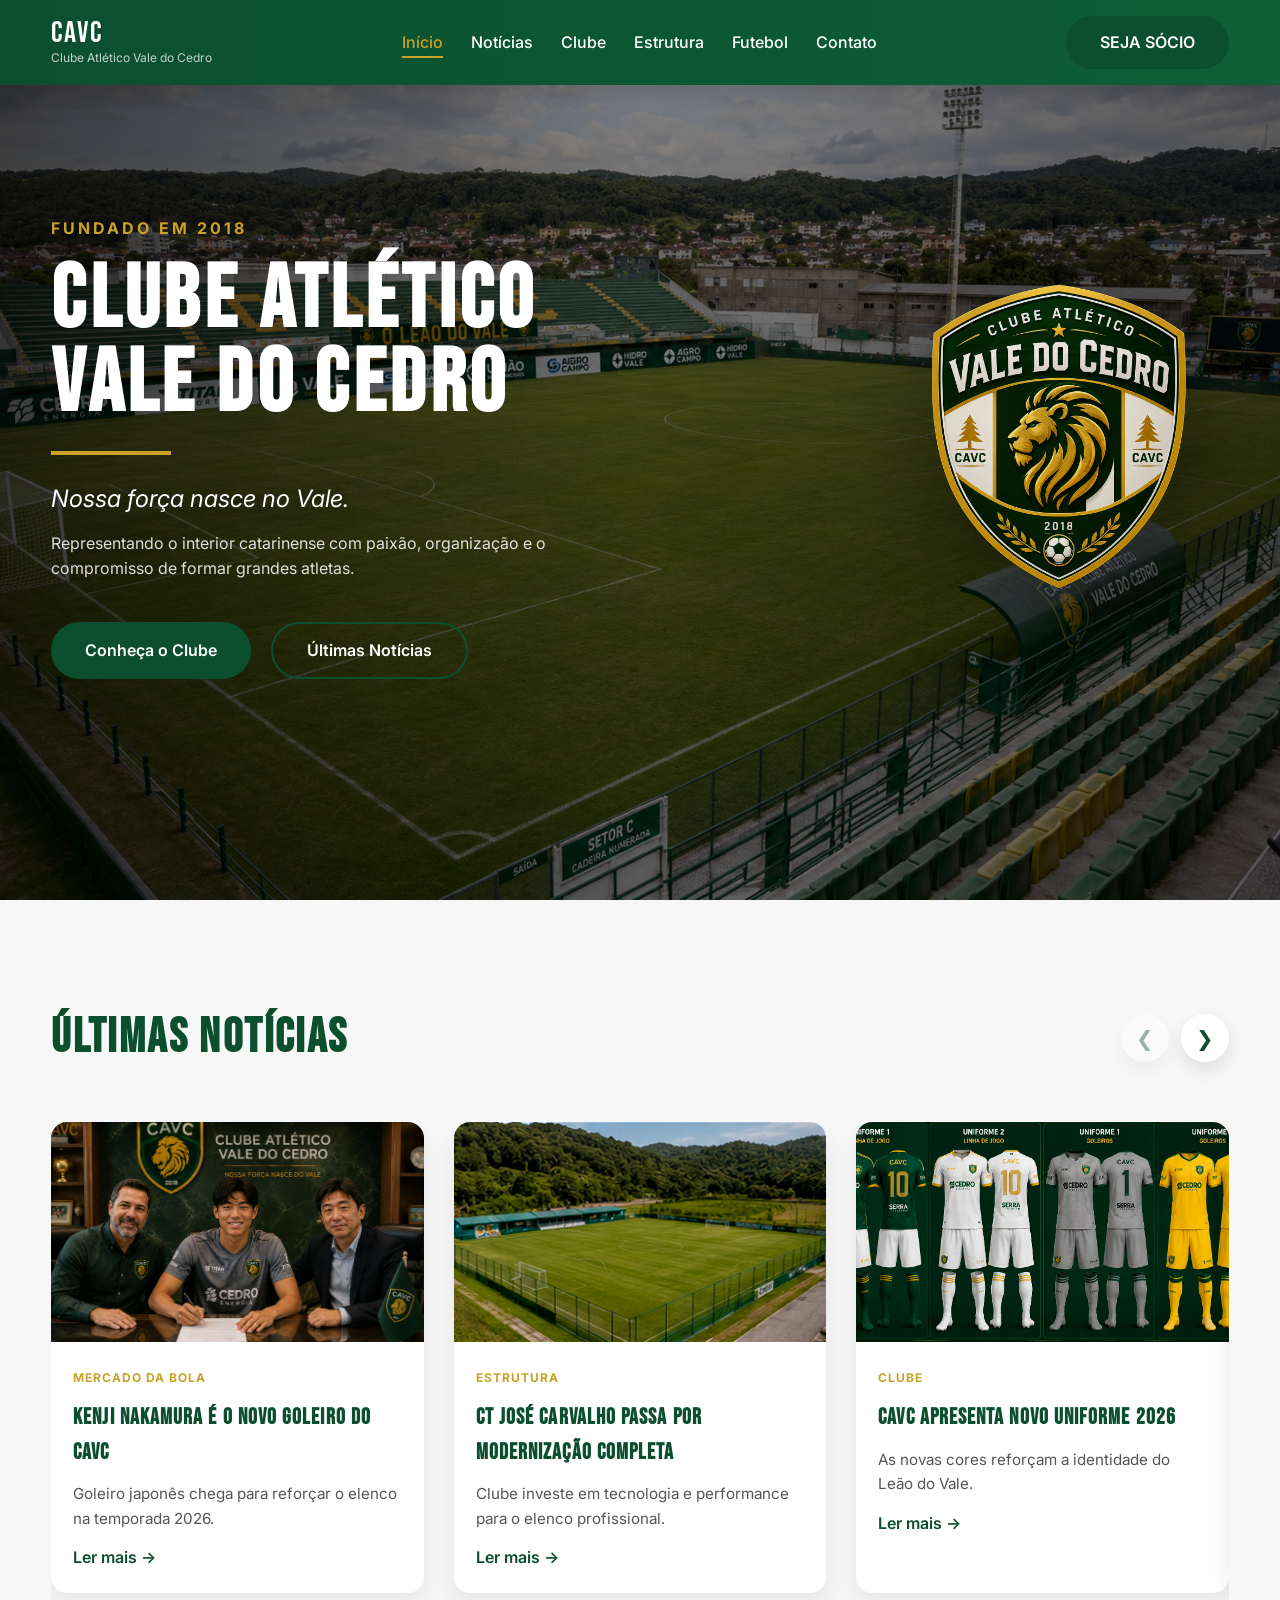
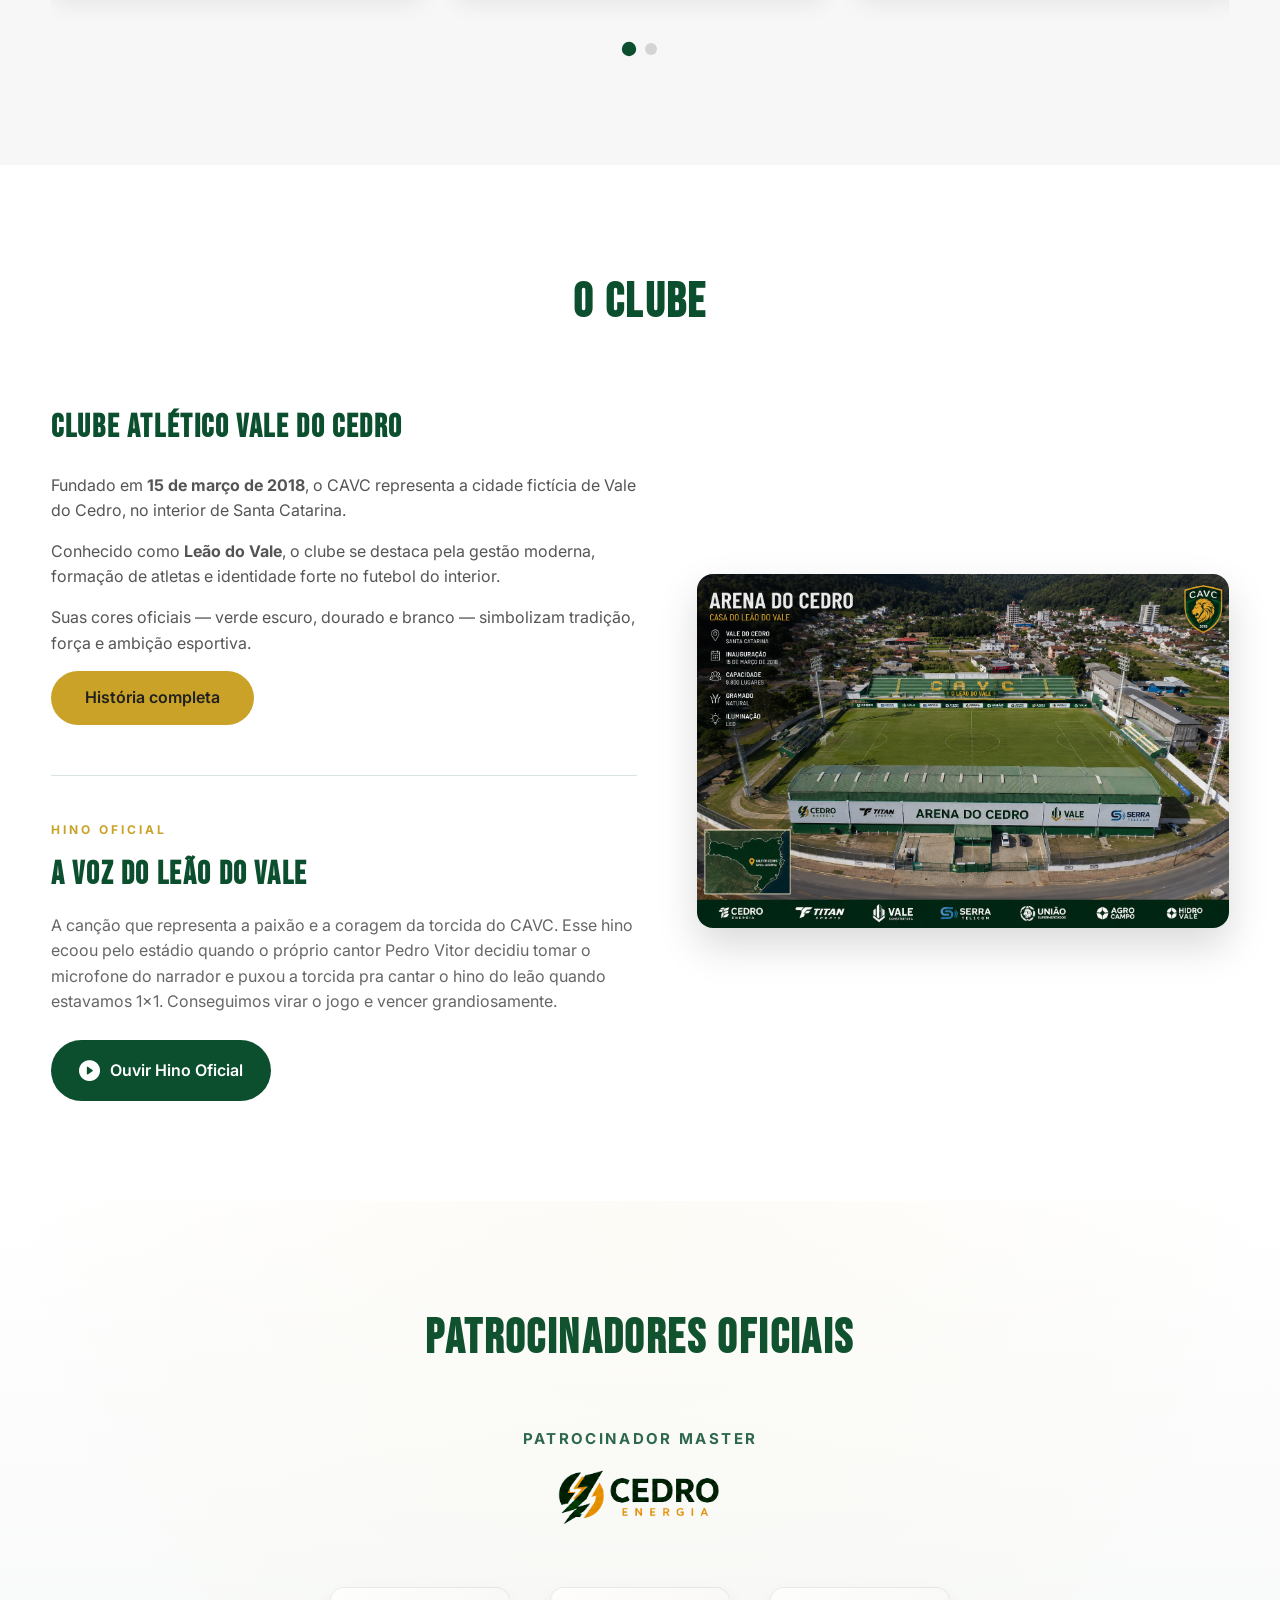
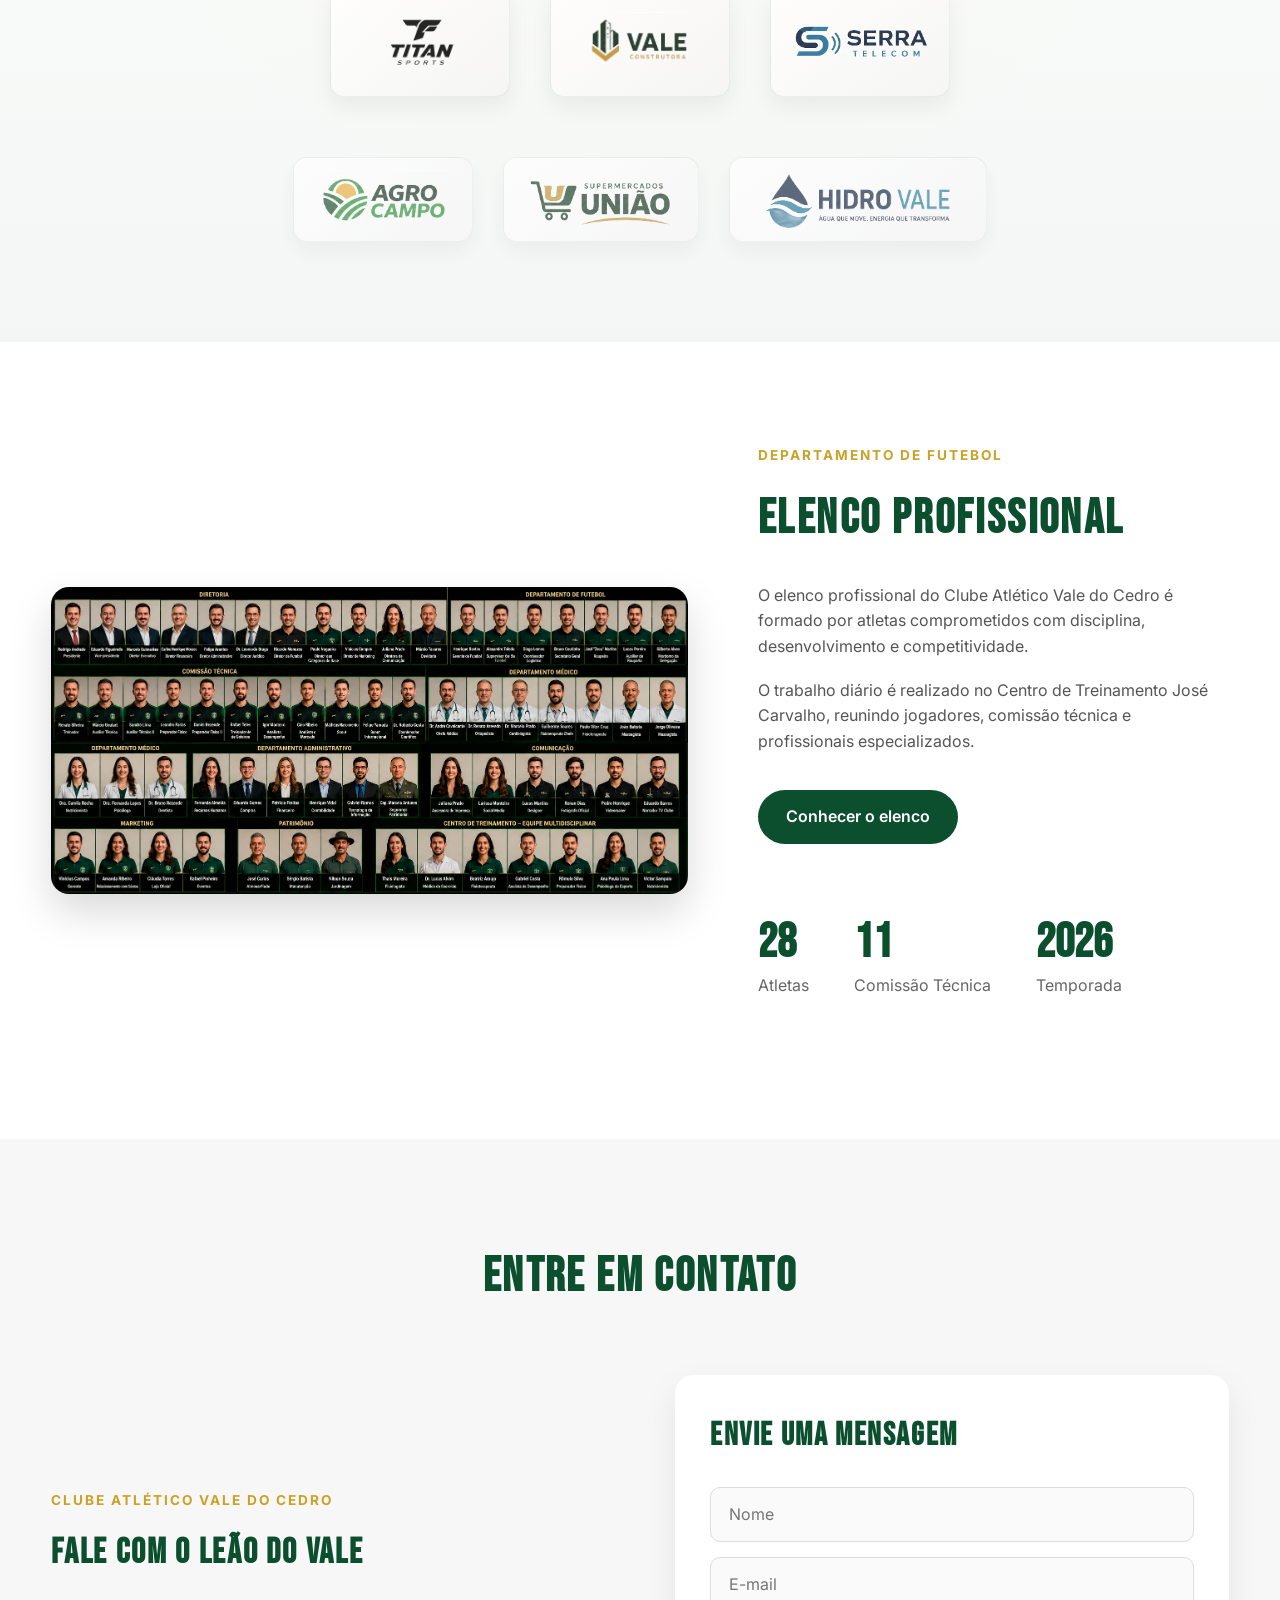
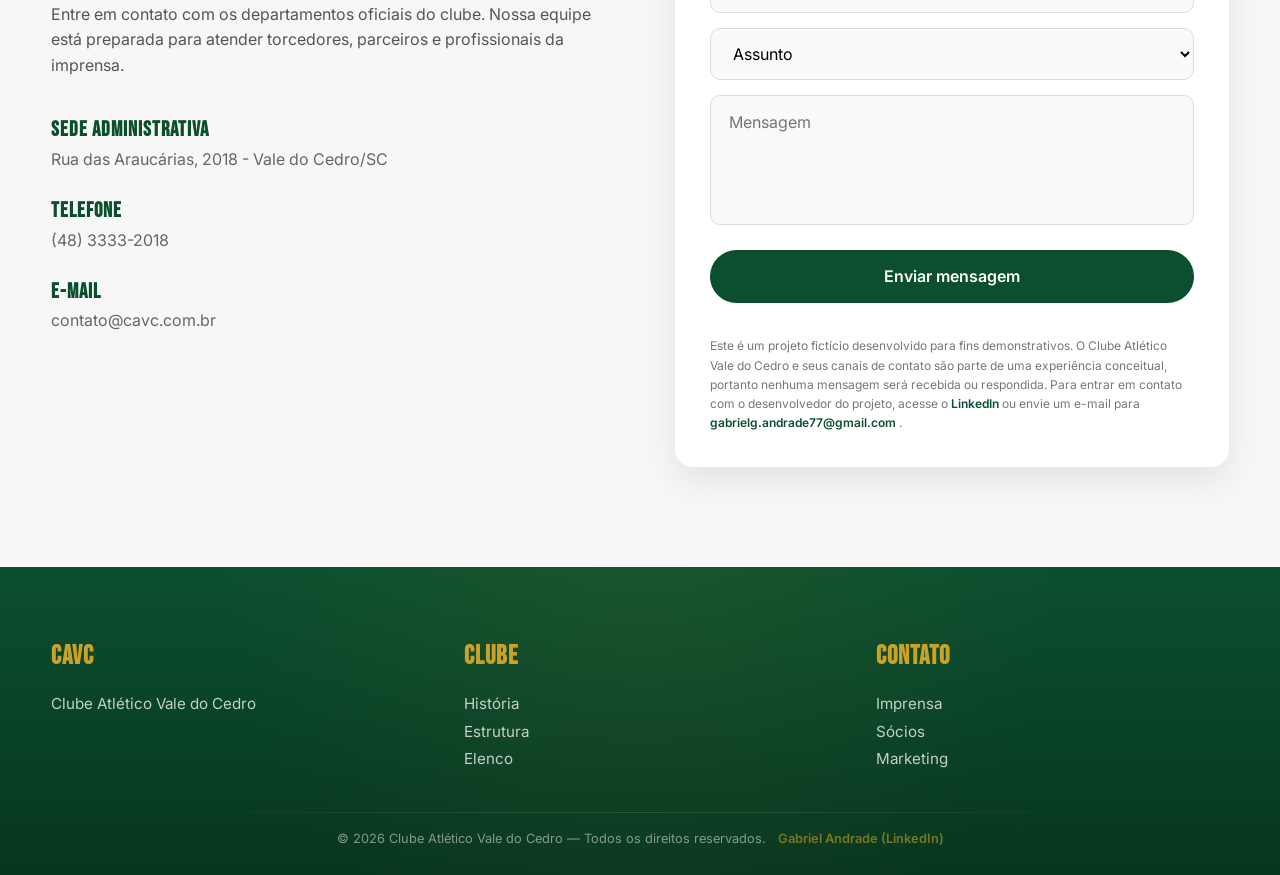
==== commit 6d550b6f: "1.0" ====
--- a/index.html
+++ b/index.html
@@ -19,6 +19,7 @@
 
     <link rel="stylesheet" href="style.css">
     <link rel="icon" href="imgs/escudo.png">
+    <link rel="stylesheet" href="https://cdn.jsdelivr.net/npm/bootstrap-icons@1.11.3/font/bootstrap-icons.min.css">
 </head>
 
 <body>
@@ -46,7 +47,7 @@
                     <li><a href="#contato">Contato</a></li>
                 </ul>
 
-                <a href="#" class="btn btn-primary">SEJA SÓCIO</a>
+                <a href="#contato" class="btn btn-primary">SEJA SÓCIO</a>
 
             </nav>
         </div>
@@ -230,8 +231,128 @@
                         força e ambição esportiva.
                     </p>
 
-                    <a href="#" class="btn btn-secondary">História completa</a>
-
+                    <a href="#" class="btn btn-secondary" id="historyButton">
+                        História completa
+                    </a>
+
+                    <div class="history-content" id="historyContent">
+
+                        <h4>Uma história construída no Vale</h4>
+
+                        <p>
+                            Fundado em 15 de março de 2018, o Clube Atlético Vale do Cedro nasceu
+                            com o objetivo de representar uma nova geração do futebol catarinense.
+                            O que começou como uma academia de preparação de atletas evoluiu para um
+                            projeto ainda maior, transformando-se em um clube profissional e abrindo
+                            um novo capítulo na história do futebol catarinense.
+                            A ideia partiu do diretor Rodrigo Andrade, que idealizou um novo patamar
+                            para o desenvolvimento esportivo na região.
+                            Desde o início, o projeto foi baseado em três pilares:
+                            organização, desenvolvimento de atletas e conexão com a comunidade.
+                        </p>
+
+                        <p>
+                            Com uma identidade inspirada na força do interior, o clube adotou o
+                            apelido de <strong>Leão do Vale</strong>, símbolo de coragem,
+                            determinação e espírito competitivo.
+                        </p>
+
+                        <p>
+                            Nos primeiros anos, o CAVC concentrou seus esforços na construção de
+                            uma estrutura sólida, investindo nas categorias de base e na formação
+                            de profissionais preparados para o futebol moderno.
+                        </p>
+
+                        <p>
+                            A inauguração da Arena do Cedro e do Centro de Treinamento José Carvalho
+                            marcou uma nova fase na história do clube, permitindo que atletas e
+                            comissão técnica tivessem uma estrutura compatível com grandes projetos
+                            esportivos.
+                        </p>
+
+                        <p>
+                            Atualmente, o Clube Atlético Vale do Cedro representa a ambição de um
+                            clube jovem, moderno e conectado com sua torcida, buscando escrever
+                            novos capítulos dentro e fora dos gramados.
+                        </p>
+
+                    </div>
+                    <div class="anthem-box">
+
+                        <div class="anthem-header">
+
+                            <span>
+                                HINO OFICIAL
+                            </span>
+
+                            <h4>
+                                A Voz do Leão do Vale
+                            </h4>
+
+                            <p>
+                                A canção que representa a paixão e a coragem da torcida do CAVC. Esse hino ecoou pelo estádio quando o próprio cantor Pedro Vitor decidiu tomar o microfone do narrador e puxou a torcida pra cantar o hino do leão quando estavamos 1x1. Conseguimos virar o jogo e vencer grandiosamente.
+                            </p>
+
+                        </div>
+
+
+                        <button class="anthem-button" id="anthemButton">
+                            <i class="bi bi-play-circle-fill"></i>
+                            Ouvir Hino Oficial
+                        </button>
+
+
+                        <div class="anthem-player" id="anthemPlayer">
+
+                            <div class="anthem-icon">
+                                <i class="bi bi-music-note-beamed"></i>
+                            </div>
+
+
+                            <div class="anthem-info">
+
+                                <strong>
+                                    Clube Atlético Vale do Cedro
+                                </strong>
+
+                                <span>
+                                    Hino Oficial
+                                </span>
+
+                            </div>
+
+
+                            <div class="anthem-controls">
+
+                                <button id="playPause">
+                                    <i class="bi bi-play-fill"></i>
+                                </button>
+
+
+                                <div class="volume-box">
+
+                                    <span>
+                                        <i class="bi bi-volume-up-fill"></i>
+                                    </span>
+
+                                    <input type="range" id="volume" min="0" max="1" step="0.01" value="0.8">
+
+                                </div>
+
+
+                            </div>
+
+
+                            <audio id="anthemAudio">
+
+                                <source src="audio/CAVC.mp3" type="audio/mpeg">
+
+                            </audio>
+
+
+                        </div>
+
+                    </div>
                 </div>
 
                 <div class="club-image">
@@ -274,6 +395,199 @@
         </div>
     </section>
 
+    <!-- ================= ELENCO ================= -->
+    <section class="squad" id="futebol">
+
+        <div class="container">
+
+            <div class="squad-grid">
+
+                <div class="squad-image" id="squadOpen">
+
+                    <img src="imgs/diretoria.png" alt="Elenco Profissional">
+
+                    <div class="squad-overlay">
+                        <span>VER ELENCO COMPLETO</span>
+                    </div>
+
+                </div>
+
+                <div class="squad-content">
+
+                    <span class="section-mini">
+                        DEPARTAMENTO DE FUTEBOL
+                    </span>
+
+                    <h2>Elenco Profissional</h2>
+
+                    <p>
+                        O elenco profissional do Clube Atlético Vale do Cedro é formado
+                        por atletas comprometidos com disciplina,
+                        desenvolvimento e competitividade.
+                    </p>
+
+                    <p>
+                        O trabalho diário é realizado no Centro de Treinamento José Carvalho,
+                        reunindo jogadores, comissão técnica e profissionais especializados.
+                    </p>
+
+                    <a href="javascript:void(0)" class="btn btn-primary squad-btn">
+                        Conhecer o elenco
+                    </a>
+
+                    <div class="squad-stats">
+
+                        <div>
+                            <strong>28</strong>
+                            <span>Atletas</span>
+                        </div>
+
+                        <div>
+                            <strong>11</strong>
+                            <span>Comissão Técnica</span>
+                        </div>
+
+                        <div>
+                            <strong>2026</strong>
+                            <span>Temporada</span>
+                        </div>
+
+                    </div>
+
+                </div>
+
+            </div>
+
+        </div>
+
+    </section>
+
+    <div class="gallery-modal" id="galleryModal">
+
+        <div class="gallery-content">
+
+            <button class="gallery-close">
+                ✕
+            </button>
+
+            <h2>Elenco Profissional</h2>
+
+            <img id="galleryImage" src="imgs/equipe.png">
+
+            <div class="gallery-buttons">
+
+                <button data-image="imgs/diretoria.png">
+
+                    Foto Oficial
+
+                </button>
+
+                <button data-image="imgs/equipe.png">
+
+                    Jogadores
+
+                </button>
+
+            </div>
+
+        </div>
+
+    </div>
+
+    <!-- ================= CONTATO ================= -->
+    <section class="contact" id="contato">
+
+        <div class="container">
+
+            <h2 class="section-title">Entre em Contato</h2>
+
+            <div class="contact-grid">
+
+                <div class="contact-info">
+
+                    <span class="section-mini">
+                        CLUBE ATLÉTICO VALE DO CEDRO
+                    </span>
+
+                    <h3>Fale com o Leão do Vale</h3>
+
+                    <p>
+                        Entre em contato com os departamentos oficiais do clube.
+                        Nossa equipe está preparada para atender torcedores,
+                        parceiros e profissionais da imprensa.
+                    </p>
+
+
+                    <div class="contact-item">
+                        <strong>Sede Administrativa</strong>
+                        <span>Rua das Araucárias, 2018 - Vale do Cedro/SC</span>
+                    </div>
+
+
+                    <div class="contact-item">
+                        <strong>Telefone</strong>
+                        <span>(48) 3333-2018</span>
+                    </div>
+
+
+                    <div class="contact-item">
+                        <strong>E-mail</strong>
+                        <span>contato@cavc.com.br</span>
+                    </div>
+
+
+                </div>
+
+
+                <div class="contact-form">
+
+                    <h3>Envie uma mensagem</h3>
+
+                    <form onsubmit="return false;">
+
+                        <input type="text" placeholder="Nome">
+
+                        <input type="email" placeholder="E-mail">
+
+                        <select>
+                            <option>Assunto</option>
+                            <option>Imprensa</option>
+                            <option>Sócio Torcedor</option>
+                            <option>Marketing</option>
+                            <option>Outros</option>
+                        </select>
+
+                        <textarea placeholder="Mensagem"></textarea>
+
+                        <button class="btn btn-primary">
+                            Enviar mensagem
+                        </button>
+
+                        <small class="contact-note">
+                            Este é um projeto fictício desenvolvido para fins demonstrativos.
+                            O Clube Atlético Vale do Cedro e seus canais de contato são parte de uma
+                            experiência conceitual, portanto nenhuma mensagem será recebida ou respondida.
+                            Para entrar em contato com o desenvolvedor do projeto, acesse o
+                            <a href="https://www.linkedin.com/in/gabriel-andrade-a26025319/" target="_blank"
+                                rel="noopener">
+                                LinkedIn
+                            </a>
+                            ou envie um e-mail para
+                            <a href="mailto:gabrielg.andrade77@gmail.com">
+                                gabrielg.andrade77@gmail.com
+                            </a>.
+                        </small>
+                    </form>
+
+                </div>
+
+
+            </div>
+
+        </div>
+
+    </section>
+
     <!-- ================= FOOTER ================= -->
     <footer>
         <div class="container">
@@ -282,17 +596,21 @@
 
                 <div>
                     <h4>CAVC</h4>
-                    <p>Clube Atlético Vale do Cedro</p>
+                    <a href="#inicio">
+                        <p>Clube Atlético Vale do Cedro</p>
+                    </a>
                 </div>
 
                 <div>
                     <h4>Clube</h4>
-                    <p>História<br>Estrutura<br>Elenco</p>
+                    <p><a href="#clube">História</a><br><a href="#estrutura">Estrutura</a><br><a
+                            href="#futebol">Elenco</a></p>
                 </div>
 
                 <div>
                     <h4>Contato</h4>
-                    <p>Imprensa<br>Sócios<br>Marketing</p>
+                    <p><a href="#contato">Imprensa<br><a href="#contato">Sócios<br></a><a href="#contato">Marketing</a>
+                    </p>
                 </div>
 
             </div>
--- a/style.css
+++ b/style.css
@@ -454,13 +454,6 @@
 
 }
 
-
-/* ==========================================================
-   9. CARDS
-========================================================== */
-
-
-
 /* ==========================================================
    10. SEÇÕES
 ========================================================== */
@@ -869,6 +862,342 @@
     transform: scale(1);
 }
 
+.history-content {
+
+    max-height:0;
+    overflow:hidden;
+
+    opacity:0;
+
+    margin-top:0;
+
+    transition:.5s ease;
+
+}
+
+
+.history-content.active {
+
+    max-height:800px;
+
+    opacity:1;
+
+    margin-top:35px;
+
+}
+
+
+.history-content h4 {
+
+    font-size:1.8rem;
+
+    margin-bottom:20px;
+
+}
+
+
+.history-content p {
+
+    margin-bottom:18px;
+
+}
+
+/* ==========================================================
+   HINO OFICIAL
+========================================================== */
+
+
+.anthem-box {
+
+    margin-top:50px;
+
+    padding-top:40px;
+
+    border-top:1px solid rgba(11,79,47,.15);
+
+}
+
+
+.anthem-header span {
+
+    font-size:.75rem;
+
+    letter-spacing:3px;
+
+    color:#C9A227;
+
+    font-weight:700;
+
+}
+
+
+.anthem-header h4 {
+
+    font-size:2rem;
+
+    margin:8px 0;
+
+}
+
+
+.anthem-header p {
+
+    color:#666;
+
+    margin-bottom:25px;
+
+}
+
+
+
+.anthem-button {
+    display:flex;
+    align-items:center;
+    justify-content:center;
+    gap:10px;
+
+    padding:14px 28px;
+
+    background:#0B4F2F;
+    color:white;
+
+    border:none;
+    border-radius:999px;
+
+    font-weight:600;
+    cursor:pointer;
+
+    transition:.3s;
+}
+
+.anthem-button i {
+    font-size:1.3rem;
+}
+
+.anthem-button:hover {
+    background:#197A43;
+    transform:translateY(-3px);
+}
+
+#playPause {
+
+    width:45px;
+    height:45px;
+
+    border-radius:50%;
+    border:none;
+
+    background:#C9A227;
+    color:#fff;
+
+    display:flex;
+    align-items:center;
+    justify-content:center;
+
+    cursor:pointer;
+
+    transition:.25s;
+}
+
+
+#playPause i {
+    font-size:1.4rem;
+}
+
+
+#playPause:hover {
+    transform:scale(1.1);
+}
+
+
+.anthem-button:hover {
+
+    background:#197A43;
+
+    transform:translateY(-3px);
+
+}
+
+
+
+.anthem-player {
+
+    margin-top:25px;
+
+    padding:22px 28px;
+
+    border-radius:18px;
+
+    background:
+
+    linear-gradient(135deg,#0B4F2F,#07361F);
+
+
+    color:white;
+
+
+    display:none;
+
+    align-items:center;
+
+    gap:25px;
+
+
+    box-shadow:
+
+    0 15px 35px rgba(0,0,0,.18);
+
+}
+
+
+
+.anthem-player.active {
+
+    display:flex;
+
+    animation:anthemShow .35s ease;
+
+}
+
+
+
+.anthem-icon {
+
+    width:55px;
+
+    height:55px;
+
+    background:#C9A227;
+
+    border-radius:50%;
+
+    display:flex;
+
+    justify-content:center;
+
+    align-items:center;
+
+    font-size:1.5rem;
+
+}
+
+
+
+.anthem-info {
+
+    flex:1;
+
+    display:flex;
+
+    flex-direction:column;
+
+}
+
+
+
+.anthem-info strong {
+
+    color:white;
+
+    font-family:"Inter",sans-serif;
+
+}
+
+
+.anthem-info span {
+
+    color:rgba(255,255,255,.7);
+
+    font-size:.9rem;
+
+}
+
+
+
+.anthem-controls {
+
+    display:flex;
+
+    align-items:center;
+
+    gap:20px;
+
+}
+
+
+
+.anthem-controls button {
+
+    width:45px;
+
+    height:45px;
+
+    border-radius:50%;
+
+    border:none;
+
+    background:#C9A227;
+
+    cursor:pointer;
+
+    font-size:1rem;
+
+}
+
+
+
+.volume-box {
+
+    display:flex;
+
+    align-items:center;
+
+    gap:10px;
+
+}
+
+
+.volume-box input {
+
+    width:100px;
+
+}
+
+
+
+@keyframes anthemShow {
+
+    from {
+
+        opacity:0;
+
+        transform:translateY(15px);
+
+    }
+
+    to {
+
+        opacity:1;
+
+        transform:translateY(0);
+
+    }
+
+}
+
+
+
+@media(max-width:900px){
+
+    .anthem-player{
+
+        flex-direction:column;
+
+        text-align:center;
+
+    }
+
+}
 /* =========================
    SPONSORS
 ========================= */
@@ -1042,6 +1371,375 @@
     object-fit: contain;
 }
 
+/* ==========================================================
+   ELENCO
+========================================================== */
+
+.squad {
+    background: #fff;
+    padding: 100px 0;
+}
+
+.squad-grid {
+    display: grid;
+    grid-template-columns: 1.15fr .85fr;
+    align-items: center;
+    gap: 70px;
+}
+
+.squad-image {
+    position: relative;
+    overflow: hidden;
+    border-radius: 18px;
+    cursor: pointer;
+    box-shadow: 0 18px 40px rgba(0, 0, 0, .15);
+}
+
+.squad-image img {
+    display: block;
+    width: 100%;
+    height: auto;
+    transition: .4s;
+}
+
+.squad-image:hover img {
+    transform: scale(1.05);
+}
+
+.squad-overlay {
+    position: absolute;
+    inset: 0;
+
+    display: flex;
+    justify-content: center;
+    align-items: center;
+
+    background: rgba(11, 79, 47, .72);
+
+    opacity: 0;
+    transition: .3s;
+}
+
+.squad-image:hover .squad-overlay {
+    opacity: 1;
+}
+
+.squad-overlay span {
+    color: #fff;
+    font-family: "Bebas Neue", sans-serif;
+    font-size: 2rem;
+    letter-spacing: 2px;
+}
+
+.section-mini {
+    color: #C9A227;
+    font-size: .85rem;
+    font-weight: 700;
+    letter-spacing: 2px;
+    margin-bottom: 14px;
+}
+
+.squad-content h2 {
+    margin-bottom: 25px;
+}
+
+.squad-content p {
+    margin-bottom: 18px;
+    color: #555;
+}
+
+.squad-stats {
+    display: flex;
+    gap: 45px;
+    margin: 35px 0 40px;
+}
+
+.squad-stats div {
+    display: flex;
+    flex-direction: column;
+}
+
+.squad-stats strong {
+    font-family: "Bebas Neue", sans-serif;
+    font-size: 3rem;
+    color: #0B4F2F;
+    line-height: 1;
+}
+
+.squad-stats span {
+    color: #666;
+    margin-top: 6px;
+}
+
+/* =========================
+   MODAL
+========================= */
+
+.gallery-modal {
+    position: fixed;
+    inset: 0;
+
+    display: none;
+    justify-content: center;
+    align-items: center;
+
+    background: rgba(0, 0, 0, .9);
+
+    z-index: 99999;
+}
+
+.gallery-modal.active {
+    display: flex;
+}
+
+.gallery-content {
+    width: min(1100px, 92vw);
+    background: #fff;
+    border-radius: 18px;
+    padding: 35px;
+    position: relative;
+    animation: fade .25s;
+}
+
+.gallery-content h2 {
+    text-align: center;
+    margin-bottom: 25px;
+}
+
+.gallery-content img {
+    width: 100%;
+    border-radius: 14px;
+}
+
+.gallery-buttons {
+    display: flex;
+    justify-content: center;
+    gap: 15px;
+    margin-top: 25px;
+    flex-wrap: wrap;
+}
+
+.gallery-buttons button {
+    padding: 12px 24px;
+    border: none;
+    border-radius: 999px;
+
+    background: #0B4F2F;
+    color: #fff;
+
+    cursor: pointer;
+    transition: .25s;
+}
+
+.gallery-buttons button:hover {
+    background: #197A43;
+}
+
+.gallery-close {
+    position: absolute;
+    top: 15px;
+    right: 20px;
+
+    border: none;
+    background: none;
+
+    font-size: 32px;
+    cursor: pointer;
+}
+
+.squad-btn {
+    display: inline-flex;
+    padding: 14px 28px;
+    margin: 18px 0 40px;
+}
+
+@keyframes fade {
+    from {
+        opacity: 0;
+        transform: scale(.96);
+    }
+
+    to {
+        opacity: 1;
+        transform: scale(1);
+    }
+}
+
+/* ==========================================================
+   CONTATO
+========================================================== */
+
+.contact {
+    background: #F7F7F7;
+    padding: 100px 0;
+}
+
+
+.contact-grid {
+
+    display: grid;
+    grid-template-columns: 1fr 1fr;
+    gap: 70px;
+
+    align-items: center;
+
+}
+
+
+.contact-info h3 {
+
+    font-size: 2.2rem;
+    margin-bottom: 20px;
+
+}
+
+
+.contact-info p {
+
+    color: #555;
+    margin-bottom: 35px;
+
+}
+
+
+
+.contact-item {
+
+    display: flex;
+    flex-direction: column;
+
+    margin-bottom: 22px;
+
+}
+
+
+.contact-item strong {
+
+    font-family: "Bebas Neue", sans-serif;
+    font-size: 1.3rem;
+    color: #0B4F2F;
+
+    letter-spacing: 1px;
+
+}
+
+
+.contact-item span {
+
+    color: #666;
+
+}
+
+
+
+.contact-form {
+
+    background: #FFFFFF;
+
+    padding: 35px;
+
+    border-radius: 18px;
+
+    box-shadow: 0 15px 35px rgba(0, 0, 0, .08);
+
+}
+
+
+.contact-form h3 {
+
+    margin-bottom: 25px;
+
+}
+
+
+.contact-form form {
+
+    display: flex;
+    flex-direction: column;
+    gap: 15px;
+
+}
+
+
+.contact-form input,
+.contact-form textarea,
+.contact-form select {
+
+    width: 100%;
+
+    padding: 14px 18px;
+
+    border-radius: 10px;
+
+    border: 1px solid #ddd;
+
+    background: #fafafa;
+
+    outline: none;
+
+    transition: .25s;
+
+}
+
+
+.contact-form textarea {
+
+    height: 130px;
+    resize: none;
+
+}
+
+
+.contact-form input:focus,
+.contact-form textarea:focus,
+.contact-form select:focus {
+
+    border-color: #0B4F2F;
+
+}
+
+
+
+.contact-form button {
+
+    margin-top: 10px;
+
+}
+
+.contact-note {
+
+    display: block;
+
+    margin-top: 18px;
+
+    font-size: .75rem;
+
+    line-height: 1.6;
+
+    color: #777;
+
+}
+
+
+.contact-note a {
+
+    color: #0B4F2F;
+
+    font-weight: 600;
+
+    text-decoration: none;
+
+    transition: .25s;
+
+}
+
+
+.contact-note a:hover {
+
+    color: #C9A227;
+
+}
+
 /* =========================
    MOBILE
 ========================= */
@@ -1068,7 +1766,7 @@
 
 @media (max-width: 900px) {
 
-/* =========================
+    /* =========================
     MENUS E NAVBAR
 ========================= */
 
@@ -1084,7 +1782,8 @@
     .club-name {
         font-size: 1.4rem;
     }
-     .menu {
+
+    .menu {
         position: absolute;
         top: 72px;
         right: 0;
@@ -1102,7 +1801,7 @@
         transition: .3s ease;
     }
 
-     .menu.active {
+    .menu.active {
         transform: translateY(0);
         opacity: 1;
         pointer-events: auto;
@@ -1123,13 +1822,13 @@
     .hamburger.active span:nth-child(3) {
         transform: rotate(-45deg) translateY(-8px);
     }
-    
+
     .btn.btn-primary {
         padding: 10px 18px;
         font-size: .85rem;
     }
-    
-/* =========================
+
+    /* =========================
     HERO
 ========================= */
 
@@ -1159,7 +1858,7 @@
         justify-content: center;
     }
 
-/* =========================
+    /* =========================
     NOTICIAS
 ========================= */
 
@@ -1196,9 +1895,9 @@
 
     .news-dots-wrapper {
         display: none;
-    }    
-
-/* =========================
+    }
+
+    /* =========================
     CLUB
 ========================= */
 
@@ -1215,7 +1914,7 @@
         order: -1;
     }
 
-/* =========================
+    /* =========================
     HTML
 ========================= */
 
@@ -1239,7 +1938,7 @@
         width: 92%;
     }
 
-/* =========================
+    /* =========================
     PATROCINADORES
 ========================= */
 
@@ -1303,11 +2002,46 @@
         object-fit: contain;
     }
 
+    .squad-grid {
+
+        grid-template-columns: 1fr;
+        gap: 35px;
+
+    }
+
+    .squad-content {
+
+        text-align: center;
+
+    }
+
+    .squad-stats {
+
+        justify-content: center;
+        flex-wrap: wrap;
+        gap: 25px;
+
+    }
+
+    .contact-grid {
+
+        grid-template-columns: 1fr;
+        gap: 40px;
+
+    }
+
+    .contact-info {
+
+        text-align: center;
+
+    }
+
+}
+
 /* =========================
     FOOTER
 ========================= */
-    .footer-copy {
-        font-size: .8rem;
-        padding: 15px 10px 0;
-    }
+.footer-copy {
+    font-size: .8rem;
+    padding: 15px 10px 0;
 }
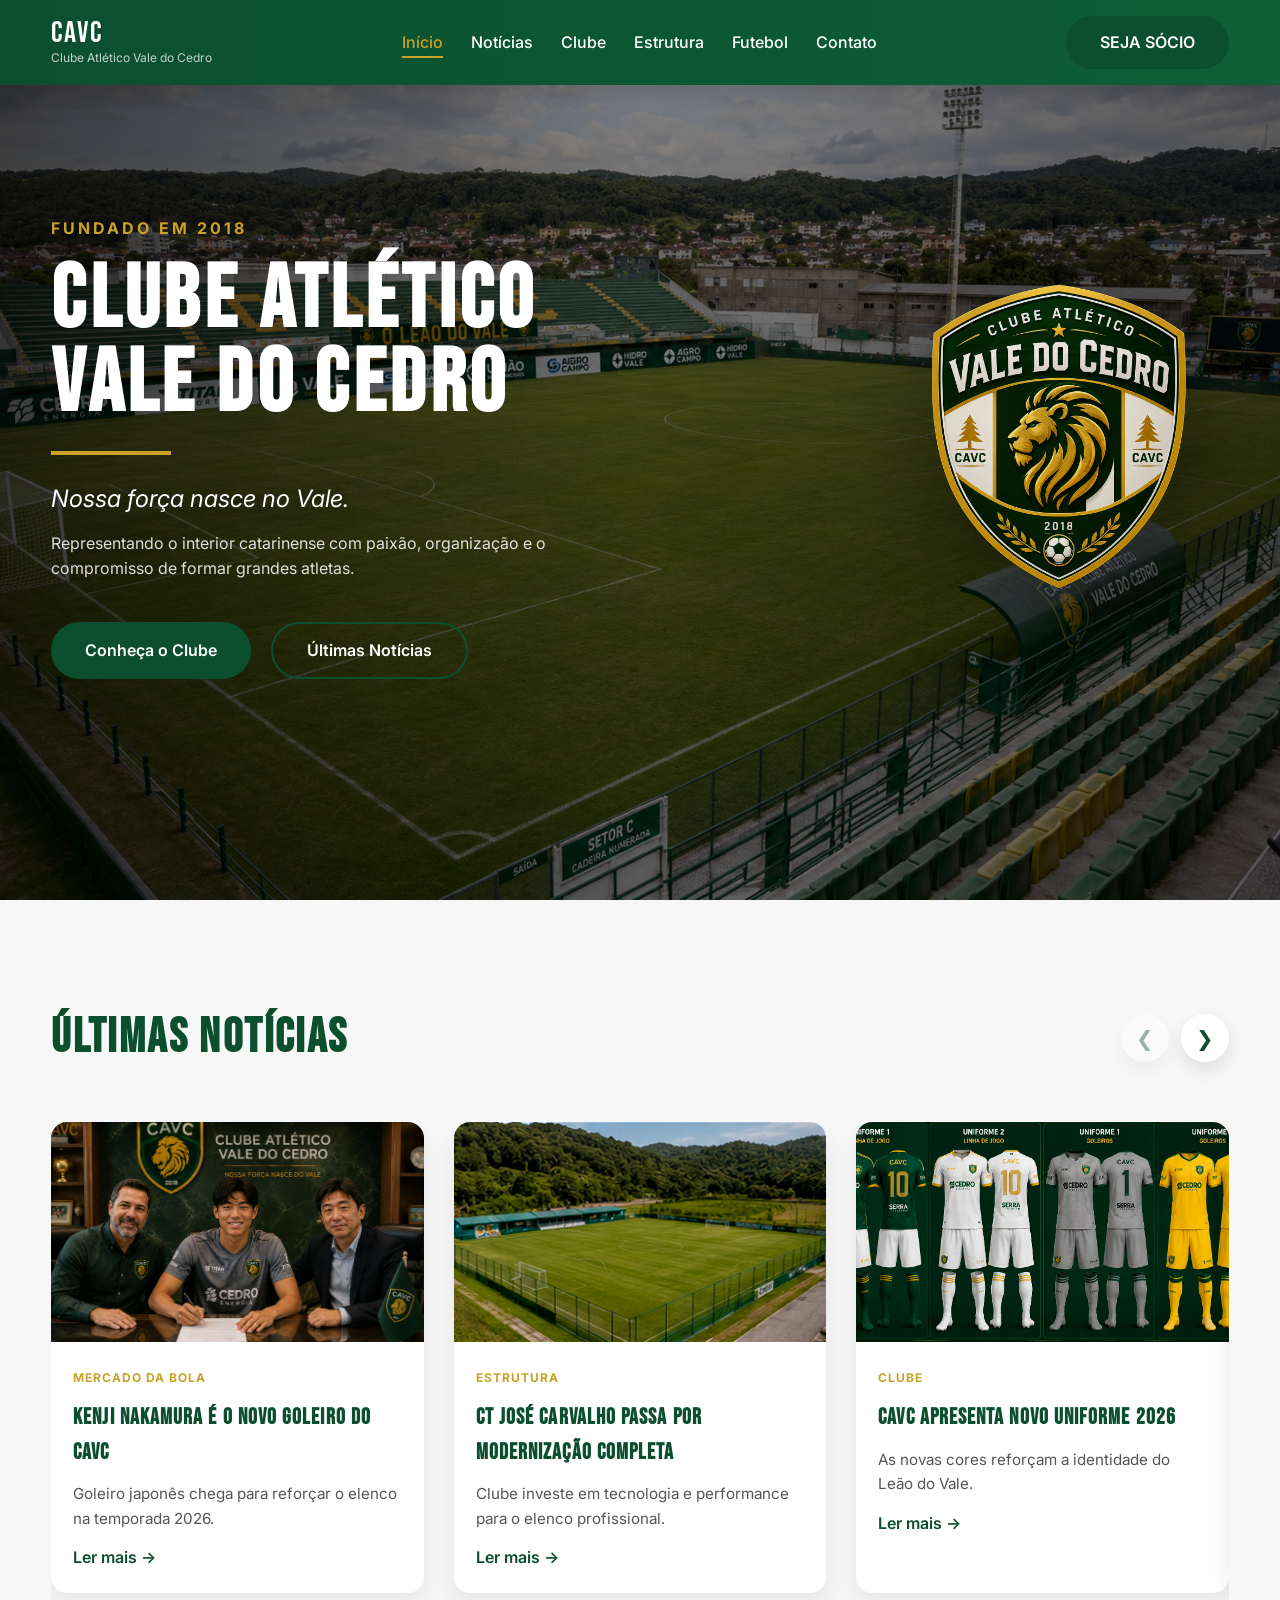
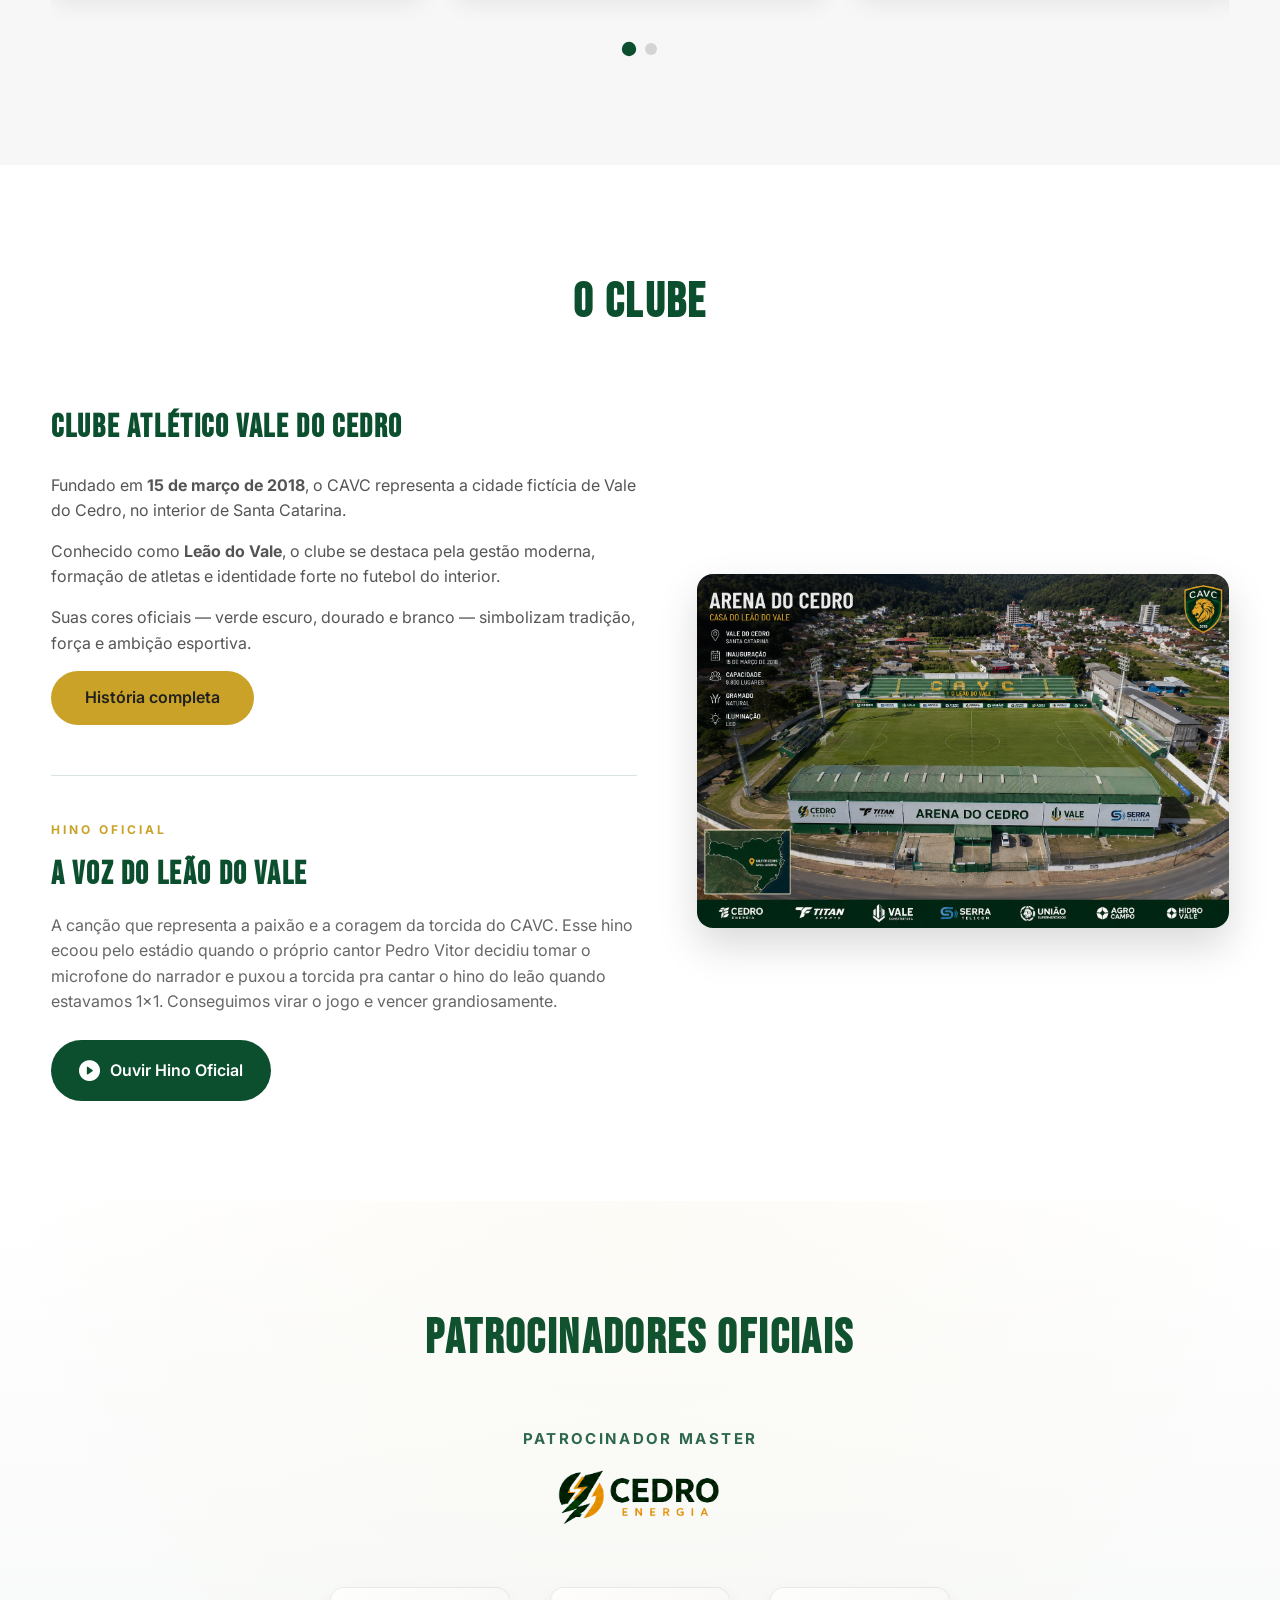
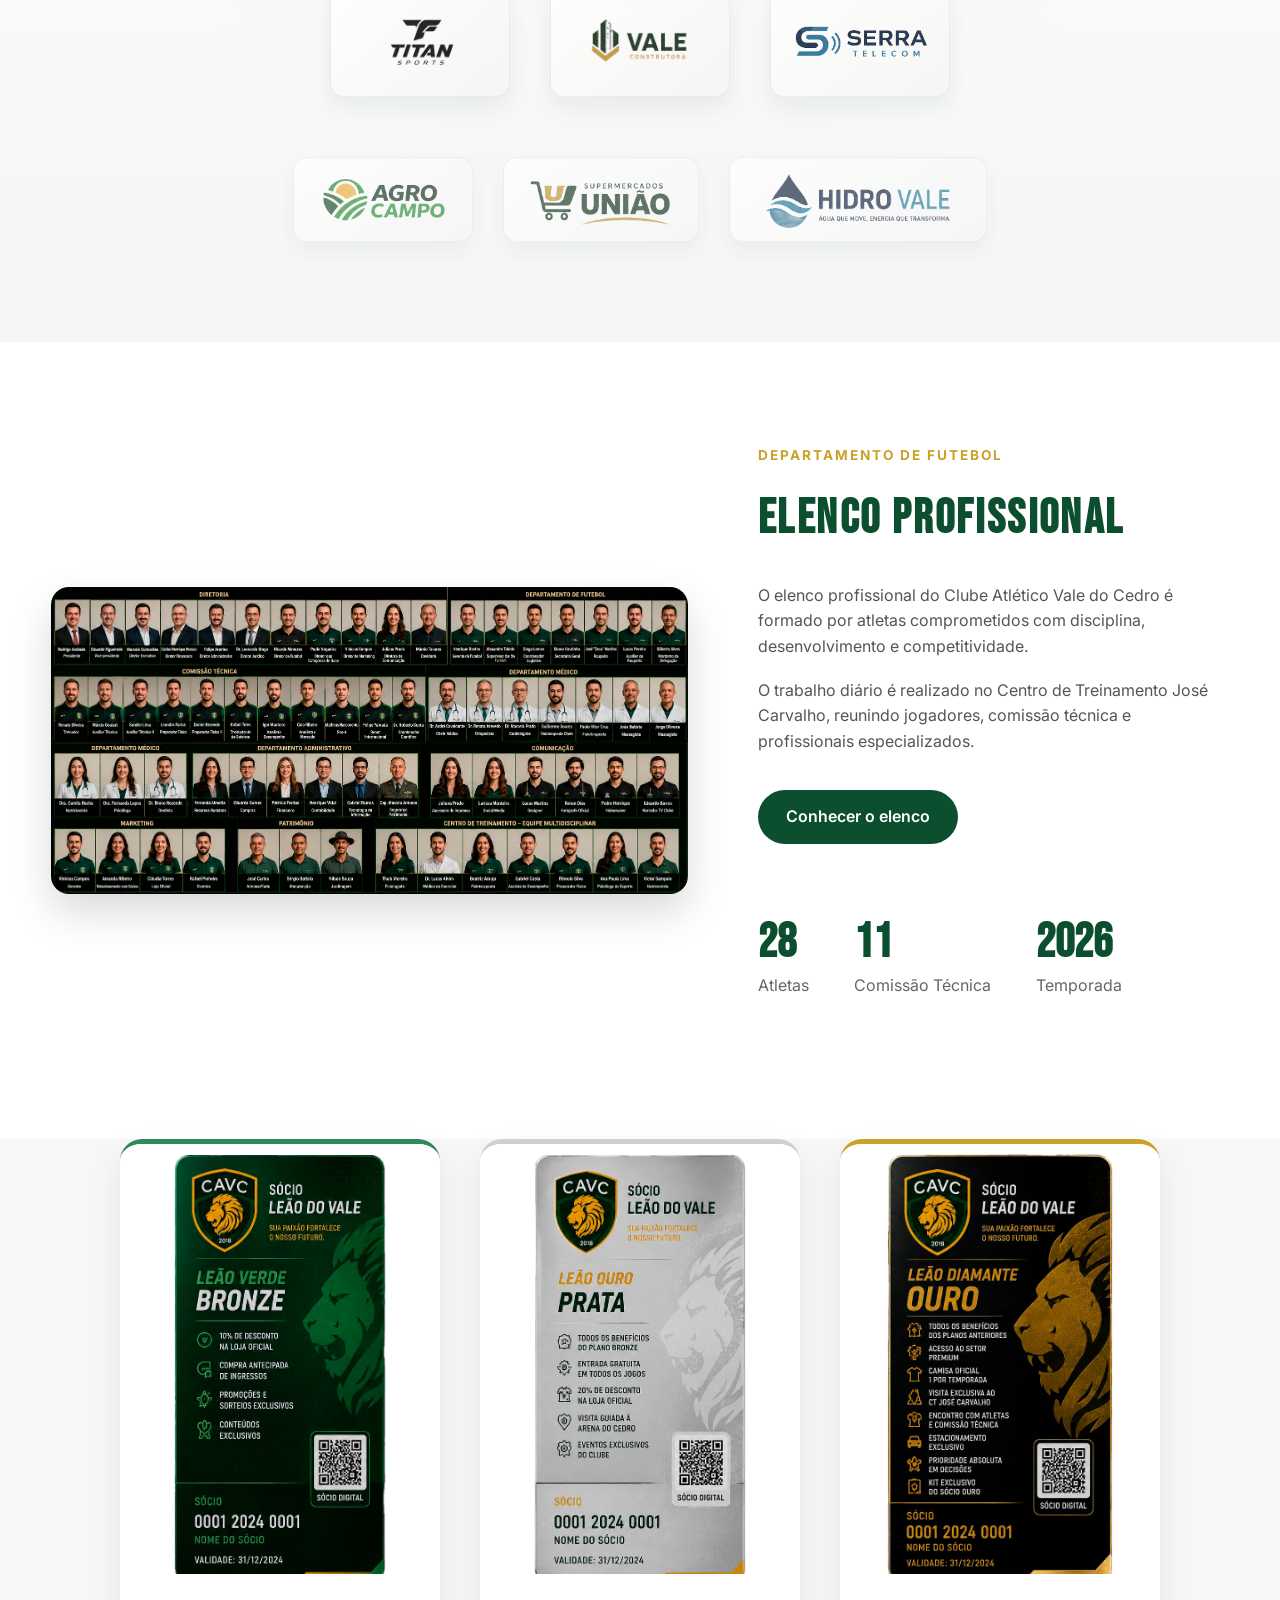
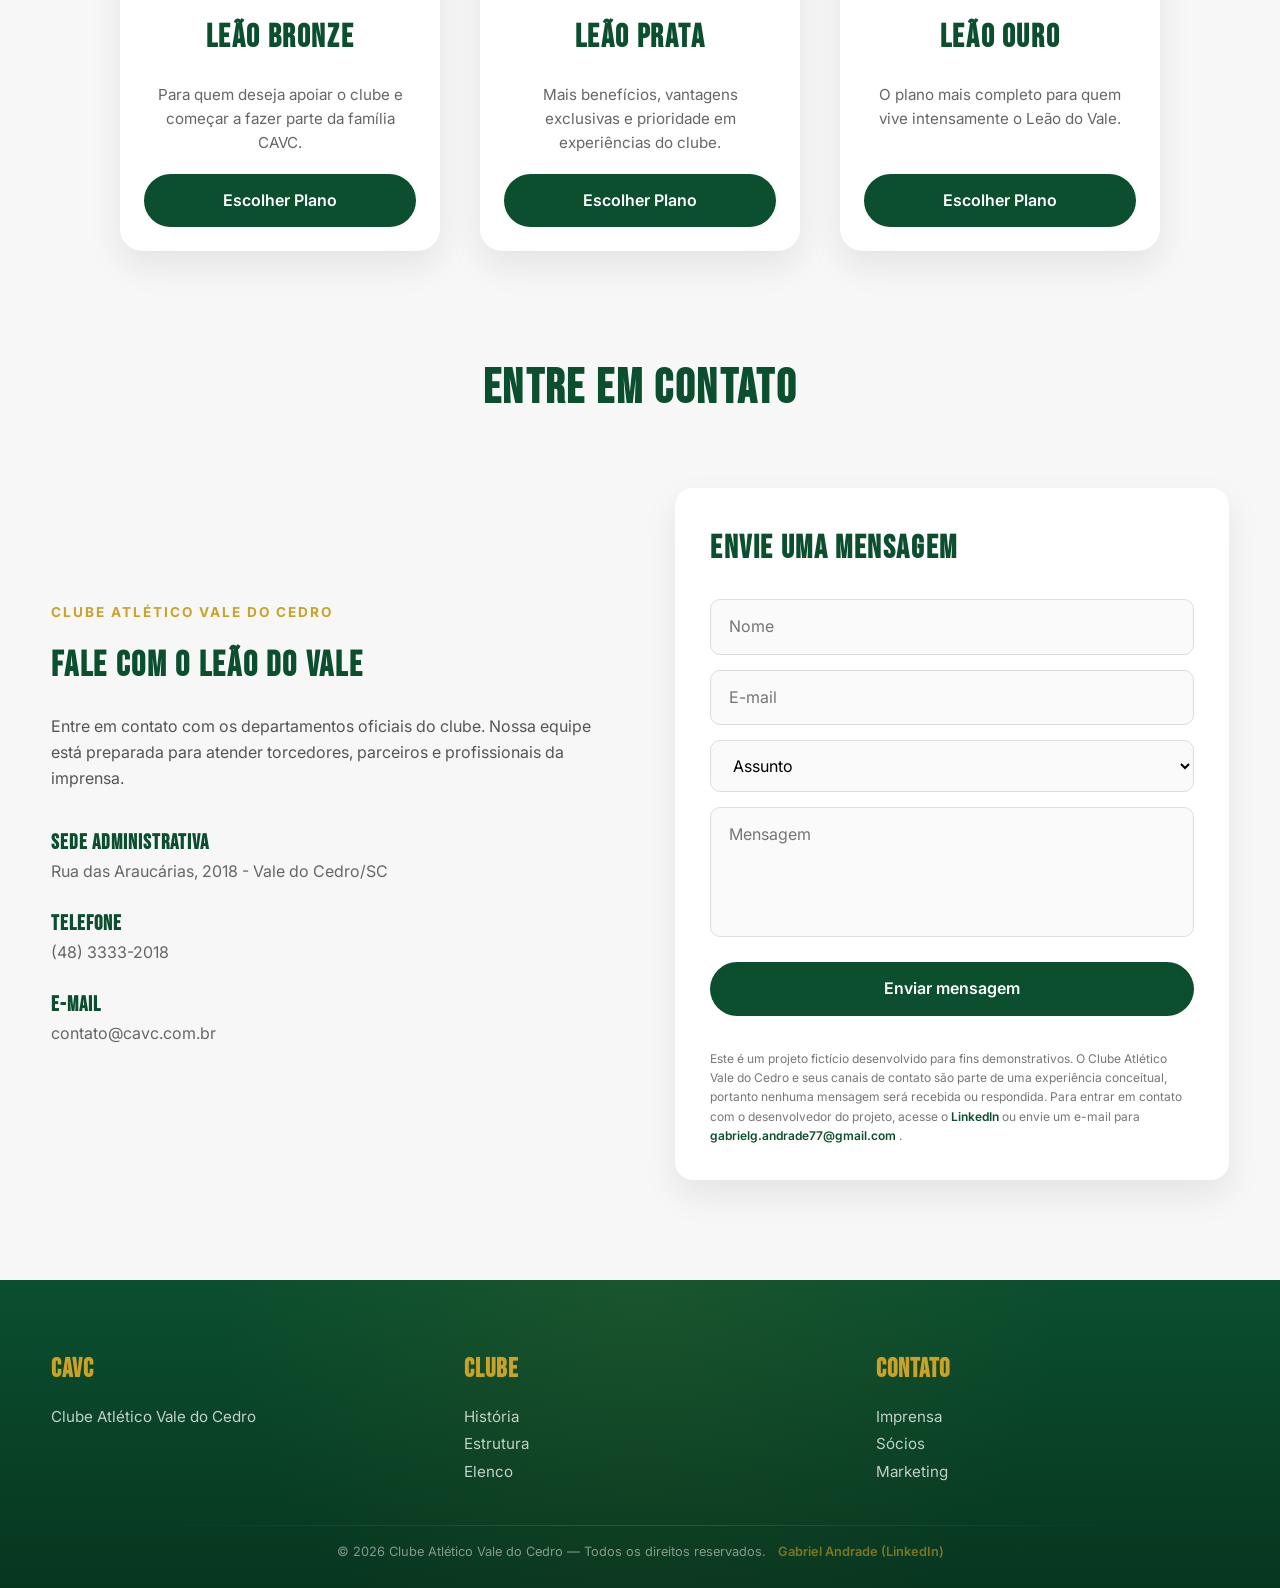
==== commit a234e474: "sociotorcedorv1" ====
--- a/index.html
+++ b/index.html
@@ -47,7 +47,7 @@
                     <li><a href="#contato">Contato</a></li>
                 </ul>
 
-                <a href="#contato" class="btn btn-primary">SEJA SÓCIO</a>
+                <a href="#socio" class="btn btn-primary">SEJA SÓCIO</a>
 
             </nav>
         </div>
@@ -290,7 +290,10 @@
                             </h4>
 
                             <p>
-                                A canção que representa a paixão e a coragem da torcida do CAVC. Esse hino ecoou pelo estádio quando o próprio cantor Pedro Vitor decidiu tomar o microfone do narrador e puxou a torcida pra cantar o hino do leão quando estavamos 1x1. Conseguimos virar o jogo e vencer grandiosamente.
+                                A canção que representa a paixão e a coragem da torcida do CAVC. Esse hino ecoou pelo
+                                estádio quando o próprio cantor Pedro Vitor decidiu tomar o microfone do narrador e
+                                puxou a torcida pra cantar o hino do leão quando estavamos 1x1. Conseguimos virar o jogo
+                                e vencer grandiosamente.
                             </p>
 
                         </div>
@@ -491,6 +494,81 @@
             </div>
 
         </div>
+
+    </div>
+
+    <div class="membership-grid">
+
+        <!-- ================= BRONZE ================= -->
+        <article class="plan-card bronze">
+
+            <div class="member-image">
+                <img src="imgs/bronze.png" alt="Plano Leão Bronze">
+            </div>
+
+            <div class="plan-info">
+
+                <h3>Leão Bronze</h3>
+
+                <p>
+                    Para quem deseja apoiar o clube e começar a fazer parte da família CAVC.
+                </p>
+
+                <button class="btn btn-primary fake-plan" data-plan="Leão Bronze">
+                    Escolher Plano
+                </button>
+
+            </div>
+
+        </article>
+
+
+        <!-- ================= PRATA ================= -->
+        <article class="plan-card silver">
+
+            <div class="member-image">
+                <img src="imgs/prata.png" alt="Plano Leão Prata">
+            </div>
+
+            <div class="plan-info">
+
+                <h3>Leão Prata</h3>
+
+                <p>
+                    Mais benefícios, vantagens exclusivas e prioridade em experiências do clube.
+                </p>
+
+                <button class="btn btn-primary fake-plan" data-plan="Leão Prata">
+                    Escolher Plano
+                </button>
+
+            </div>
+
+        </article>
+
+
+        <!-- ================= OURO ================= -->
+        <article class="plan-card gold">
+
+            <div class="member-image">
+                <img src="imgs/ouro.png" alt="Plano Leão Ouro">
+            </div>
+
+            <div class="plan-info">
+
+                <h3>Leão Ouro</h3>
+
+                <p>
+                    O plano mais completo para quem vive intensamente o Leão do Vale.
+                </p>
+
+                <button class="btn btn-primary fake-plan" data-plan="Leão Ouro">
+                    Escolher Plano
+                </button>
+
+            </div>
+
+        </article>
 
     </div>
 
@@ -631,6 +709,86 @@
         <img src="" alt="Imagem ampliada" id="lightboxImg">
     </div>
 
+    <!-- =========================
+     ASSINATURA SÓCIO
+========================= -->
+
+    <div id="membershipAnimation">
+
+        <div class="membership-loader">
+
+            <h2>Processando assinatura...</h2>
+
+            <div class="progress-container">
+                <div id="membershipProgress"></div>
+            </div>
+
+        </div>
+
+
+        <div id="lionFlash"></div>
+
+
+        <div id="membershipLion">
+
+            <div class="smoke"></div>
+
+            <img src="imgs/leão.png" alt="Leão CAVC">
+
+        </div>
+
+
+        <h1 id="welcomeText"></h1>
+
+
+        <div id="memberCard">
+
+            <div class="card-header">
+                CAVC
+            </div>
+
+            <div class="card-body">
+
+                <h3 id="cardPlan">
+                    LEÃO OURO
+                </h3>
+
+                <p>
+                    Sócio Torcedor
+                </p>
+
+                <strong>
+                    Sócio 000001
+                </strong>
+
+            </div>
+
+        </div>
+
+
+        <div id="membershipSuccess">
+
+            <h2>
+                Assinatura concluída com sucesso.
+            </h2>
+
+            <div class="membership-actions">
+
+                <button id="closeMembership">
+                    Fechar
+                </button>
+
+            </div>
+
+
+            <small>
+                Simulação de compra para fins demonstrativos.
+            </small>
+
+        </div>
+
+
+    </div>
     <script src="script.js"></script>
 </body>
 
--- a/style.css
+++ b/style.css
@@ -864,41 +864,41 @@
 
 .history-content {
 
-    max-height:0;
-    overflow:hidden;
-
-    opacity:0;
-
-    margin-top:0;
-
-    transition:.5s ease;
+    max-height: 0;
+    overflow: hidden;
+
+    opacity: 0;
+
+    margin-top: 0;
+
+    transition: .5s ease;
 
 }
 
 
 .history-content.active {
 
-    max-height:800px;
-
-    opacity:1;
-
-    margin-top:35px;
+    max-height: 800px;
+
+    opacity: 1;
+
+    margin-top: 35px;
 
 }
 
 
 .history-content h4 {
 
-    font-size:1.8rem;
-
-    margin-bottom:20px;
+    font-size: 1.8rem;
+
+    margin-bottom: 20px;
 
 }
 
 
 .history-content p {
 
-    margin-bottom:18px;
+    margin-bottom: 18px;
 
 }
 
@@ -909,112 +909,112 @@
 
 .anthem-box {
 
-    margin-top:50px;
-
-    padding-top:40px;
-
-    border-top:1px solid rgba(11,79,47,.15);
+    margin-top: 50px;
+
+    padding-top: 40px;
+
+    border-top: 1px solid rgba(11, 79, 47, .15);
 
 }
 
 
 .anthem-header span {
 
-    font-size:.75rem;
-
-    letter-spacing:3px;
-
-    color:#C9A227;
-
-    font-weight:700;
+    font-size: .75rem;
+
+    letter-spacing: 3px;
+
+    color: #C9A227;
+
+    font-weight: 700;
 
 }
 
 
 .anthem-header h4 {
 
-    font-size:2rem;
-
-    margin:8px 0;
+    font-size: 2rem;
+
+    margin: 8px 0;
 
 }
 
 
 .anthem-header p {
 
-    color:#666;
-
-    margin-bottom:25px;
+    color: #666;
+
+    margin-bottom: 25px;
 
 }
 
 
 
 .anthem-button {
-    display:flex;
-    align-items:center;
-    justify-content:center;
-    gap:10px;
-
-    padding:14px 28px;
-
-    background:#0B4F2F;
-    color:white;
-
-    border:none;
-    border-radius:999px;
-
-    font-weight:600;
-    cursor:pointer;
-
-    transition:.3s;
+    display: flex;
+    align-items: center;
+    justify-content: center;
+    gap: 10px;
+
+    padding: 14px 28px;
+
+    background: #0B4F2F;
+    color: white;
+
+    border: none;
+    border-radius: 999px;
+
+    font-weight: 600;
+    cursor: pointer;
+
+    transition: .3s;
 }
 
 .anthem-button i {
-    font-size:1.3rem;
+    font-size: 1.3rem;
 }
 
 .anthem-button:hover {
-    background:#197A43;
-    transform:translateY(-3px);
+    background: #197A43;
+    transform: translateY(-3px);
 }
 
 #playPause {
 
-    width:45px;
-    height:45px;
-
-    border-radius:50%;
-    border:none;
-
-    background:#C9A227;
-    color:#fff;
-
-    display:flex;
-    align-items:center;
-    justify-content:center;
-
-    cursor:pointer;
-
-    transition:.25s;
+    width: 45px;
+    height: 45px;
+
+    border-radius: 50%;
+    border: none;
+
+    background: #C9A227;
+    color: #fff;
+
+    display: flex;
+    align-items: center;
+    justify-content: center;
+
+    cursor: pointer;
+
+    transition: .25s;
 }
 
 
 #playPause i {
-    font-size:1.4rem;
+    font-size: 1.4rem;
 }
 
 
 #playPause:hover {
-    transform:scale(1.1);
+    transform: scale(1.1);
 }
 
 
 .anthem-button:hover {
 
-    background:#197A43;
-
-    transform:translateY(-3px);
+    background: #197A43;
+
+    transform: translateY(-3px);
 
 }
 
@@ -1022,30 +1022,30 @@
 
 .anthem-player {
 
-    margin-top:25px;
-
-    padding:22px 28px;
-
-    border-radius:18px;
+    margin-top: 25px;
+
+    padding: 22px 28px;
+
+    border-radius: 18px;
 
     background:
 
-    linear-gradient(135deg,#0B4F2F,#07361F);
-
-
-    color:white;
-
-
-    display:none;
-
-    align-items:center;
-
-    gap:25px;
+        linear-gradient(135deg, #0B4F2F, #07361F);
+
+
+    color: white;
+
+
+    display: none;
+
+    align-items: center;
+
+    gap: 25px;
 
 
     box-shadow:
 
-    0 15px 35px rgba(0,0,0,.18);
+        0 15px 35px rgba(0, 0, 0, .18);
 
 }
 
@@ -1053,9 +1053,9 @@
 
 .anthem-player.active {
 
-    display:flex;
-
-    animation:anthemShow .35s ease;
+    display: flex;
+
+    animation: anthemShow .35s ease;
 
 }
 
@@ -1063,21 +1063,21 @@
 
 .anthem-icon {
 
-    width:55px;
-
-    height:55px;
-
-    background:#C9A227;
-
-    border-radius:50%;
-
-    display:flex;
-
-    justify-content:center;
-
-    align-items:center;
-
-    font-size:1.5rem;
+    width: 55px;
+
+    height: 55px;
+
+    background: #C9A227;
+
+    border-radius: 50%;
+
+    display: flex;
+
+    justify-content: center;
+
+    align-items: center;
+
+    font-size: 1.5rem;
 
 }
 
@@ -1085,11 +1085,11 @@
 
 .anthem-info {
 
-    flex:1;
-
-    display:flex;
-
-    flex-direction:column;
+    flex: 1;
+
+    display: flex;
+
+    flex-direction: column;
 
 }
 
@@ -1097,18 +1097,18 @@
 
 .anthem-info strong {
 
-    color:white;
-
-    font-family:"Inter",sans-serif;
+    color: white;
+
+    font-family: "Inter", sans-serif;
 
 }
 
 
 .anthem-info span {
 
-    color:rgba(255,255,255,.7);
-
-    font-size:.9rem;
+    color: rgba(255, 255, 255, .7);
+
+    font-size: .9rem;
 
 }
 
@@ -1116,11 +1116,11 @@
 
 .anthem-controls {
 
-    display:flex;
-
-    align-items:center;
-
-    gap:20px;
+    display: flex;
+
+    align-items: center;
+
+    gap: 20px;
 
 }
 
@@ -1128,19 +1128,19 @@
 
 .anthem-controls button {
 
-    width:45px;
-
-    height:45px;
-
-    border-radius:50%;
-
-    border:none;
-
-    background:#C9A227;
-
-    cursor:pointer;
-
-    font-size:1rem;
+    width: 45px;
+
+    height: 45px;
+
+    border-radius: 50%;
+
+    border: none;
+
+    background: #C9A227;
+
+    cursor: pointer;
+
+    font-size: 1rem;
 
 }
 
@@ -1148,18 +1148,18 @@
 
 .volume-box {
 
-    display:flex;
-
-    align-items:center;
-
-    gap:10px;
+    display: flex;
+
+    align-items: center;
+
+    gap: 10px;
 
 }
 
 
 .volume-box input {
 
-    width:100px;
+    width: 100px;
 
 }
 
@@ -1169,35 +1169,36 @@
 
     from {
 
-        opacity:0;
-
-        transform:translateY(15px);
+        opacity: 0;
+
+        transform: translateY(15px);
 
     }
 
     to {
 
-        opacity:1;
-
-        transform:translateY(0);
-
-    }
-
-}
-
-
-
-@media(max-width:900px){
-
-    .anthem-player{
-
-        flex-direction:column;
-
-        text-align:center;
-
-    }
-
-}
+        opacity: 1;
+
+        transform: translateY(0);
+
+    }
+
+}
+
+
+
+@media(max-width:900px) {
+
+    .anthem-player {
+
+        flex-direction: column;
+
+        text-align: center;
+
+    }
+
+}
+
 /* =========================
    SPONSORS
 ========================= */
@@ -1563,6 +1564,1162 @@
         opacity: 1;
         transform: scale(1);
     }
+}
+
+/* ==========================================================
+   SÓCIO TORCEDOR
+========================================================== */
+
+.membership {
+    background: #F7F7F7;
+    padding: 100px 0;
+}
+
+.membership-text {
+    text-align: center;
+    max-width: 760px;
+    margin: 0 auto 60px;
+}
+
+.membership-grid {
+    display: flex;
+    justify-content: center;
+    gap: 40px;
+    flex-wrap: wrap;
+}
+
+/* CARD */
+
+.plan-card {
+
+    position: relative;
+
+    display: flex;
+    flex-direction: column;
+
+    background: #FFF;
+
+    border-radius: 22px;
+
+    overflow: hidden;
+
+    box-shadow:
+        0 15px 35px rgba(0, 0, 0, .08);
+
+    transition: .35s ease;
+
+    max-width: 320px;
+    width: 100%;
+
+}
+
+.plan-card img {
+    width: 88%;
+    display: block;
+    margin: 20px auto 0;
+}
+
+/* brilho externo */
+
+.plan-card::before {
+
+    content: "";
+
+    position: absolute;
+    inset: -8px;
+
+    border-radius: 28px;
+
+    z-index: -1;
+
+    opacity: .65;
+
+    filter: blur(18px);
+
+}
+
+/* imagem */
+
+.member-image {
+
+    height: 430px;
+
+    display: flex;
+    align-items: center;
+    justify-content: center;
+
+    overflow: hidden;
+
+    background: #fff;
+
+}
+
+.member-image img {
+
+    max-width: 100%;
+    max-height: 100%;
+
+    width: auto;
+    height: auto;
+
+    transition: .45s;
+
+}
+
+/* texto */
+
+.plan-info {
+
+    padding: 20px 24px 24px;
+
+    text-align: center;
+
+    display: flex;
+    flex-direction: column;
+
+    flex: 1;
+
+}
+
+.plan-info h3 {
+
+    margin: 18px 0 8px;
+
+}
+
+.plan-info p {
+
+    color: #666;
+    margin-bottom: 18px;
+    font-size: .95rem;
+
+}
+
+.plan-info .btn {
+
+    margin-top: auto;
+    width: 100%;
+
+}
+
+/* ==========================
+   BRONZE
+========================== */
+
+.bronze {
+
+    border-top: 5px solid #2E8B57;
+
+}
+
+.bronze::before {
+
+    background: rgba(46, 139, 87, .30);
+
+    animation: pulseBronze 3.4s infinite ease-in-out;
+
+}
+
+/* ==========================
+   PRATA
+========================== */
+
+.silver {
+
+    border-top: 5px solid #CFCFCF;
+
+}
+
+.silver::before {
+
+    background: rgba(255, 255, 255, .65);
+
+    animation: pulseSilver 2.8s infinite ease-in-out;
+
+}
+
+/* ==========================
+   OURO
+========================== */
+
+.gold {
+
+    border-top: 5px solid #C9A227;
+
+}
+
+.gold::before {
+
+    background: rgba(201, 162, 39, .45);
+
+    animation: pulseGold 2s infinite ease-in-out;
+
+}
+
+/* ==========================
+   HOVER
+========================== */
+
+.plan-card:hover {
+
+    transform: translateY(-12px);
+
+}
+
+.plan-card:hover .member-image img {
+
+    transform: scale(1.035);
+
+}
+
+/* Bronze */
+
+.bronze:hover {
+
+    box-shadow:
+        0 0 28px rgba(46, 139, 87, .45),
+        0 20px 45px rgba(0, 0, 0, .16);
+
+}
+
+/* Prata */
+
+.silver:hover {
+
+    box-shadow:
+        0 0 34px rgba(220, 220, 220, .95),
+        0 20px 45px rgba(0, 0, 0, .16);
+
+}
+
+/* Ouro */
+
+.gold:hover {
+
+    box-shadow:
+        0 0 38px rgba(201, 162, 39, .85),
+        0 20px 50px rgba(0, 0, 0, .18);
+
+}
+
+/* ==========================
+   ANIMAÇÕES
+========================== */
+
+@keyframes pulseBronze {
+
+    0%,
+    100% {
+
+        opacity: .35;
+        transform: scale(1);
+
+    }
+
+    50% {
+
+        opacity: .70;
+        transform: scale(1.02);
+
+    }
+
+}
+
+@keyframes pulseSilver {
+
+    0%,
+    100% {
+
+        opacity: .55;
+        transform: scale(1);
+
+    }
+
+    50% {
+
+        opacity: 1;
+        transform: scale(1.025);
+
+    }
+
+}
+
+@keyframes pulseGold {
+
+    0%,
+    100% {
+
+        opacity: .75;
+        transform: scale(1);
+
+    }
+
+    50% {
+
+        opacity: 1;
+        transform: scale(1.035);
+
+    }
+
+}
+
+/* ==========================================================
+   ASSINATURA SÓCIO TORCEDOR - CINEMÁTICA DO LEÃO
+========================================================== */
+
+
+/* =========================
+   CONTAINER PRINCIPAL
+========================= */
+
+#membershipAnimation {
+
+    position: fixed;
+    inset: 0;
+
+    background: #000;
+
+    z-index: 999999;
+
+    display: none;
+
+    justify-content: center;
+    align-items: center;
+
+    overflow: hidden;
+
+    color: white;
+
+    flex-direction: column;
+
+}
+
+
+#membershipAnimation.active {
+
+    display: flex;
+
+}
+
+
+
+/* =========================
+   LOADING
+========================= */
+
+
+.membership-loader {
+
+    width: min(500px, 85%);
+
+    text-align: center;
+
+    animation: fadeIn .5s ease;
+
+}
+
+
+.membership-loader h2 {
+
+    color: white;
+
+    font-family: "Inter", sans-serif;
+
+    font-size: 1.5rem;
+
+    letter-spacing: 2px;
+
+    margin-bottom: 35px;
+
+}
+
+
+
+.progress-container {
+
+    width: 100%;
+
+    height: 12px;
+
+    background: rgba(255, 255, 255, .15);
+
+    border-radius: 999px;
+
+    overflow: hidden;
+
+}
+
+
+
+#membershipProgress {
+
+    width: 0%;
+
+    height: 100%;
+
+    background: #C9A227;
+
+    transition: width .1s linear;
+
+}
+
+
+
+
+/* =========================
+   FLASH DO PLANO
+========================= */
+
+
+#lionFlash {
+
+    position: absolute;
+
+    inset: 0;
+
+    background: var(--plan-color);
+
+    opacity: 0;
+
+    pointer-events: none;
+
+}
+
+
+
+#lionFlash.active {
+
+    animation: lionFlash .8s ease;
+
+}
+
+
+
+@keyframes lionFlash {
+
+
+    0% {
+
+        opacity: 0;
+
+    }
+
+
+    30% {
+
+        opacity: 1;
+
+    }
+
+
+    100% {
+
+        opacity: 0;
+
+    }
+
+}
+
+
+
+
+/* =========================
+   LEÃO
+========================= */
+
+
+#membershipLion {
+
+    position: absolute;
+
+    width: 650px;
+
+    opacity: 0;
+
+    transform:
+        scale(2.5) translateY(40px);
+
+    transition:
+        opacity .5s ease,
+        transform 2s cubic-bezier(.16, 1, .3, 1);
+
+    z-index: 5;
+
+}
+
+
+#membershipLion.show {
+
+    opacity: 1;
+
+    transform:
+        scale(1) translateY(0);
+
+}
+
+
+
+
+#membershipLion img {
+
+    position: relative;
+
+    width: 100%;
+
+    filter:
+        drop-shadow(0 30px 60px rgba(0, 0, 0, .8));
+
+}
+
+#membershipLion {
+
+    position: absolute;
+
+    width: 650px;
+
+    overflow: hidden;
+
+}
+
+
+#membershipLion::after {
+
+    content: "";
+
+    position: absolute;
+
+    top: 0;
+    left: -40%;
+
+    width: 40%;
+    height: 100%;
+
+    background:
+        linear-gradient(
+            90deg,
+            transparent,
+            rgba(255,255,255,.75),
+            transparent
+        );
+
+    transform: skewX(-20deg);
+
+    animation: metalShine 4s infinite;
+
+    pointer-events: none;
+
+}
+
+
+@keyframes metalShine {
+
+    0% {
+
+        left: -50%;
+
+    }
+
+
+    35% {
+
+        left: 120%;
+
+    }
+
+
+    100% {
+
+        left: 120%;
+
+    }
+
+}
+
+#membershipLion.ouro img {
+
+    filter:
+        drop-shadow(0 0 60px #C9A227)
+        brightness(1.25);
+
+    animation: goldGlow 2s infinite alternate;
+
+}
+
+
+@keyframes goldGlow {
+
+    from {
+
+        filter:
+        drop-shadow(0 0 40px #C9A227)
+        brightness(1.1);
+
+    }
+
+    to {
+
+        filter:
+        drop-shadow(0 0 80px #FFD700)
+        brightness(1.35);
+
+    }
+
+}
+
+#membershipLion.prata img {
+
+    animation: silverGlow 2.5s infinite alternate;
+
+}
+
+
+@keyframes silverGlow {
+
+    from {
+
+        filter:
+        grayscale(.8)
+        drop-shadow(0 0 30px white);
+
+    }
+
+    to {
+
+        filter:
+        grayscale(.3)
+        drop-shadow(0 0 70px #fff);
+
+    }
+
+}
+
+#membershipLion.bronze img {
+
+    animation: bronzeGlow 3s infinite alternate;
+
+}
+
+
+@keyframes bronzeGlow {
+
+    from {
+
+        filter:
+        drop-shadow(0 0 30px #2E8B57);
+
+    }
+
+    to {
+
+        filter:
+        drop-shadow(0 0 70px #45ff99);
+
+    }
+
+}
+
+
+@keyframes metalShine {
+
+    0% {
+
+        transform: translateX(-120%);
+
+    }
+
+
+    20% {
+
+        transform: translateX(120%);
+
+    }
+
+
+    100% {
+
+        transform: translateX(120%);
+
+    }
+
+}
+
+#membershipAnimation.impact {
+
+    animation: screenShake .25s;
+
+}
+
+
+
+@keyframes screenShake {
+
+    0% {
+        transform: translate(0);
+    }
+
+    25% {
+        transform: translate(-8px, 4px);
+    }
+
+    50% {
+        transform: translate(8px, -4px);
+    }
+
+    75% {
+        transform: translate(-5px, 2px);
+    }
+
+    100% {
+        transform: translate(0);
+    }
+
+}
+
+
+
+/* CORES DOS PLANOS */
+
+
+#membershipLion.bronze img {
+
+
+    filter:
+        drop-shadow(0 0 40px #2E8B57) brightness(1.1);
+
+
+}
+
+
+
+#membershipLion.prata img {
+
+
+    filter:
+        grayscale(.8) drop-shadow(0 0 30px rgba(255, 255, 255, .7)) brightness(1.1);
+
+
+}
+
+
+
+#membershipLion.ouro img {
+
+
+    filter:
+        drop-shadow(0 0 60px #C9A227) brightness(1.2);
+
+
+}
+
+
+
+
+/* fumaça */
+
+
+.smoke {
+
+
+    position: absolute;
+
+    inset: -80px;
+
+
+    background:
+        radial-gradient(circle,
+            rgba(255, 255, 255, .18),
+            transparent 65%);
+
+
+    filter: blur(40px);
+
+
+    animation: smokeMove 5s infinite alternate;
+
+
+}
+
+
+
+@keyframes smokeMove {
+
+
+    from {
+
+        transform: scale(1);
+
+        opacity: .4;
+
+    }
+
+
+    to {
+
+        transform: scale(1.2);
+
+        opacity: .7;
+
+    }
+
+}
+
+
+
+
+
+/* =========================
+   TEXTO BOAS VINDAS
+========================= */
+
+
+#welcomeText {
+
+
+    position: absolute;
+
+
+    bottom: 18%;
+
+
+    opacity: 0;
+
+
+    font-size: 3rem;
+
+
+    color: white;
+
+
+    letter-spacing: 3px;
+
+
+    text-align: center;
+
+
+    transform: translateY(40px);
+
+
+    transition: .8s;
+
+
+}
+
+
+
+#welcomeText.show {
+
+
+    opacity: 1;
+
+
+    transform: translateY(0);
+
+
+}
+
+
+
+
+/* =========================
+   CARTÃO
+========================= */
+
+
+#memberCard {
+
+
+    position: absolute;
+
+
+    bottom: 10%;
+
+
+    width: 340px;
+
+
+    min-height: 210px;
+
+    height: auto;
+
+    overflow: hidden;
+
+
+    background:
+
+        linear-gradient(135deg,
+            #fff,
+            #ddd);
+
+
+    border-radius: 20px;
+
+
+    color: #222;
+
+
+    transform:
+
+        translateY(400px);
+
+
+    opacity: 0;
+
+
+    transition:
+
+        .8s cubic-bezier(.2, .8, .2, 1);
+
+
+
+    box-shadow:
+
+        0 25px 70px rgba(0, 0, 0, .6);
+
+
+}
+
+
+
+
+#memberCard.show {
+
+
+    transform:
+
+        translateY(0);
+
+
+    opacity: 1;
+
+
+}
+
+
+
+.card-header {
+
+
+    background: #0B4F2F;
+
+
+    color: white;
+
+
+    padding: 20px;
+
+
+    font-family: "Bebas Neue";
+
+
+    font-size: 2rem;
+
+
+    letter-spacing: 3px;
+
+
+}
+
+
+
+.card-body {
+
+
+    text-align: center;
+
+
+    padding: 25px;
+
+
+}
+
+.card-body strong {
+
+    display: block;
+
+    margin-top: 12px;
+
+    font-size: 1.1rem;
+
+}
+
+
+
+.card-body h3 {
+
+
+    color: #C9A227;
+
+}
+
+
+
+
+
+
+
+/* =========================
+   FINAL
+========================= */
+
+
+#membershipSuccess {
+
+    position: absolute;
+
+    z-index: 20;
+
+    display: none;
+
+    text-align: center;
+
+    animation: fadeIn .5s ease;
+
+}
+
+
+#membershipSuccess h2 {
+
+    color: white;
+
+    margin-bottom: 30px;
+
+}
+
+#membershipSuccess button {
+
+    padding: 12px 35px;
+
+    border: none;
+
+    border-radius: 999px;
+
+    background: var(--plan-color);
+
+    color: #111;
+
+    cursor: pointer;
+
+    font-weight: bold;
+
+    transition: .3s ease;
+
+}
+
+
+#membershipSuccess button:hover {
+
+    transform: translateY(-3px);
+
+    filter: brightness(1.15);
+
+}
+
+
+.membership-actions {
+
+    position: relative;
+
+    z-index: 30;
+
+    display: flex;
+
+    justify-content: center;
+
+    gap: 15px;
+
+}
+
+
+.membership-actions button {
+
+    position: relative;
+
+    z-index: 31;
+
+    padding: 12px 30px;
+
+    border-radius: 999px;
+
+    cursor: pointer;
+
+    pointer-events: auto;
+
+}
+
+
+#membershipSuccess small {
+
+    display: block;
+
+    margin-top: 30px;
+
+    color: rgba(255, 255, 255, .5);
+
+}
+
+#membershipAnimation {
+    pointer-events: none;
+}
+
+#membershipAnimation.active {
+    pointer-events: auto;
+}
+
+
+
+/* =========================
+   ANIMAÇÕES GERAIS
+========================= */
+
+
+@keyframes fadeIn {
+
+
+    from {
+
+        opacity: 0;
+
+    }
+
+
+    to {
+
+        opacity: 1;
+
+    }
+
+
+}
+
+
+
+
+/* MOBILE */
+
+@media(max-width:700px) {
+
+
+    #membershipLion {
+
+        width: 90vw;
+
+    }
+
+
+    #welcomeText {
+
+        font-size: 1.8rem;
+
+    }
+
+
+    #memberCard {
+
+        width: 85%;
+
+    }
+
+
 }
 
 /* ==========================================================
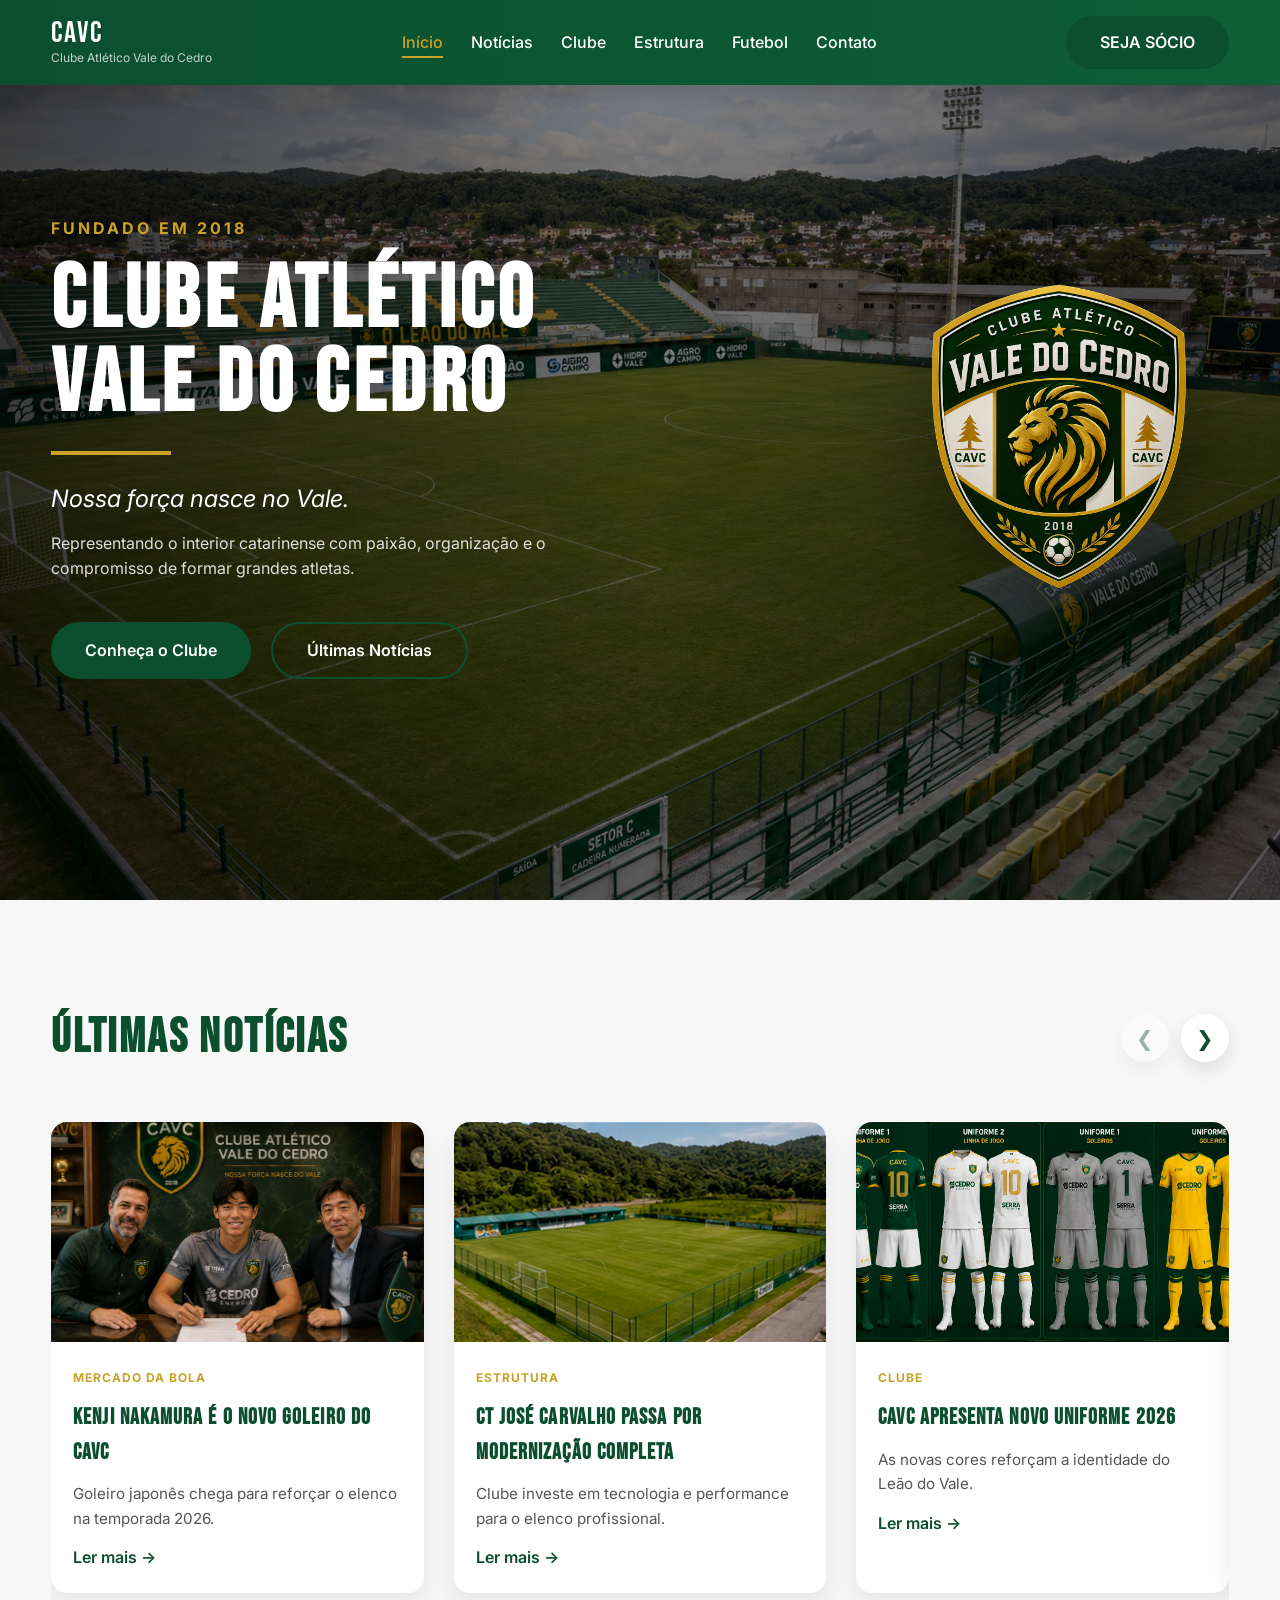
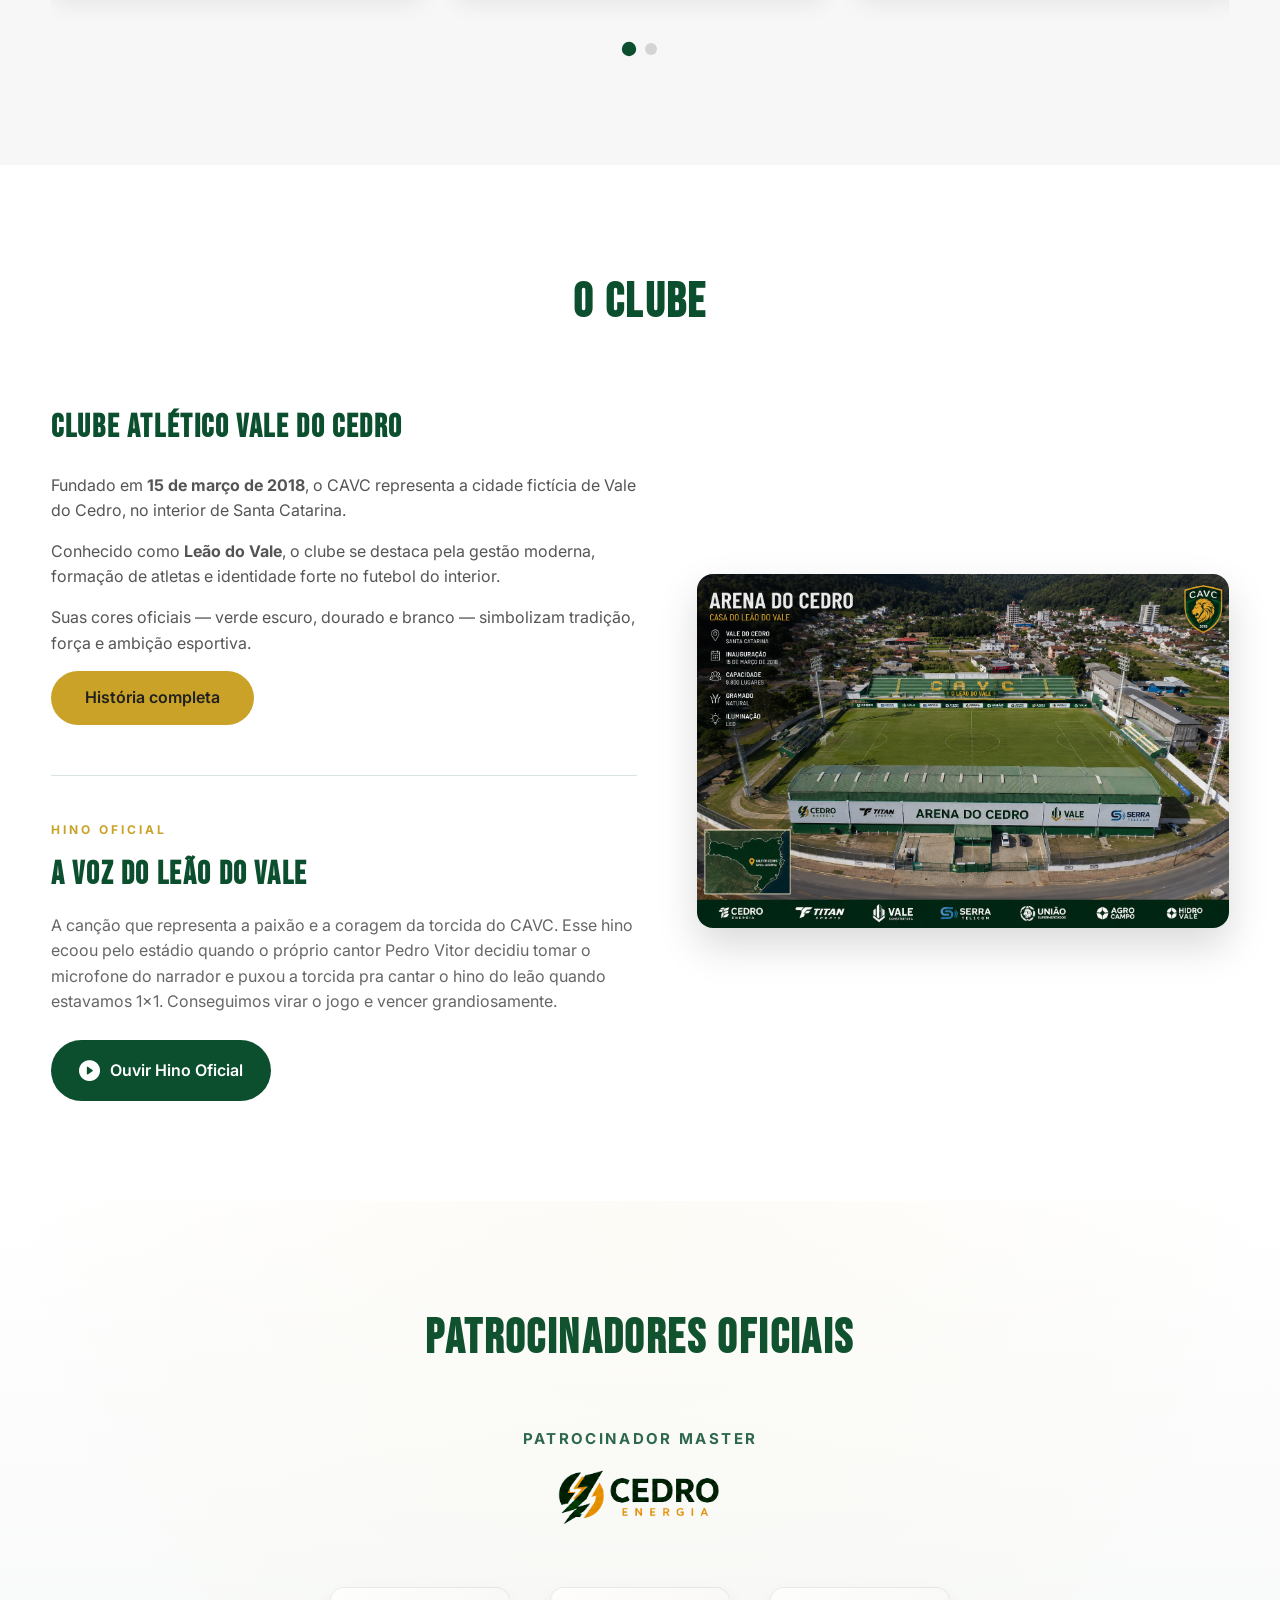
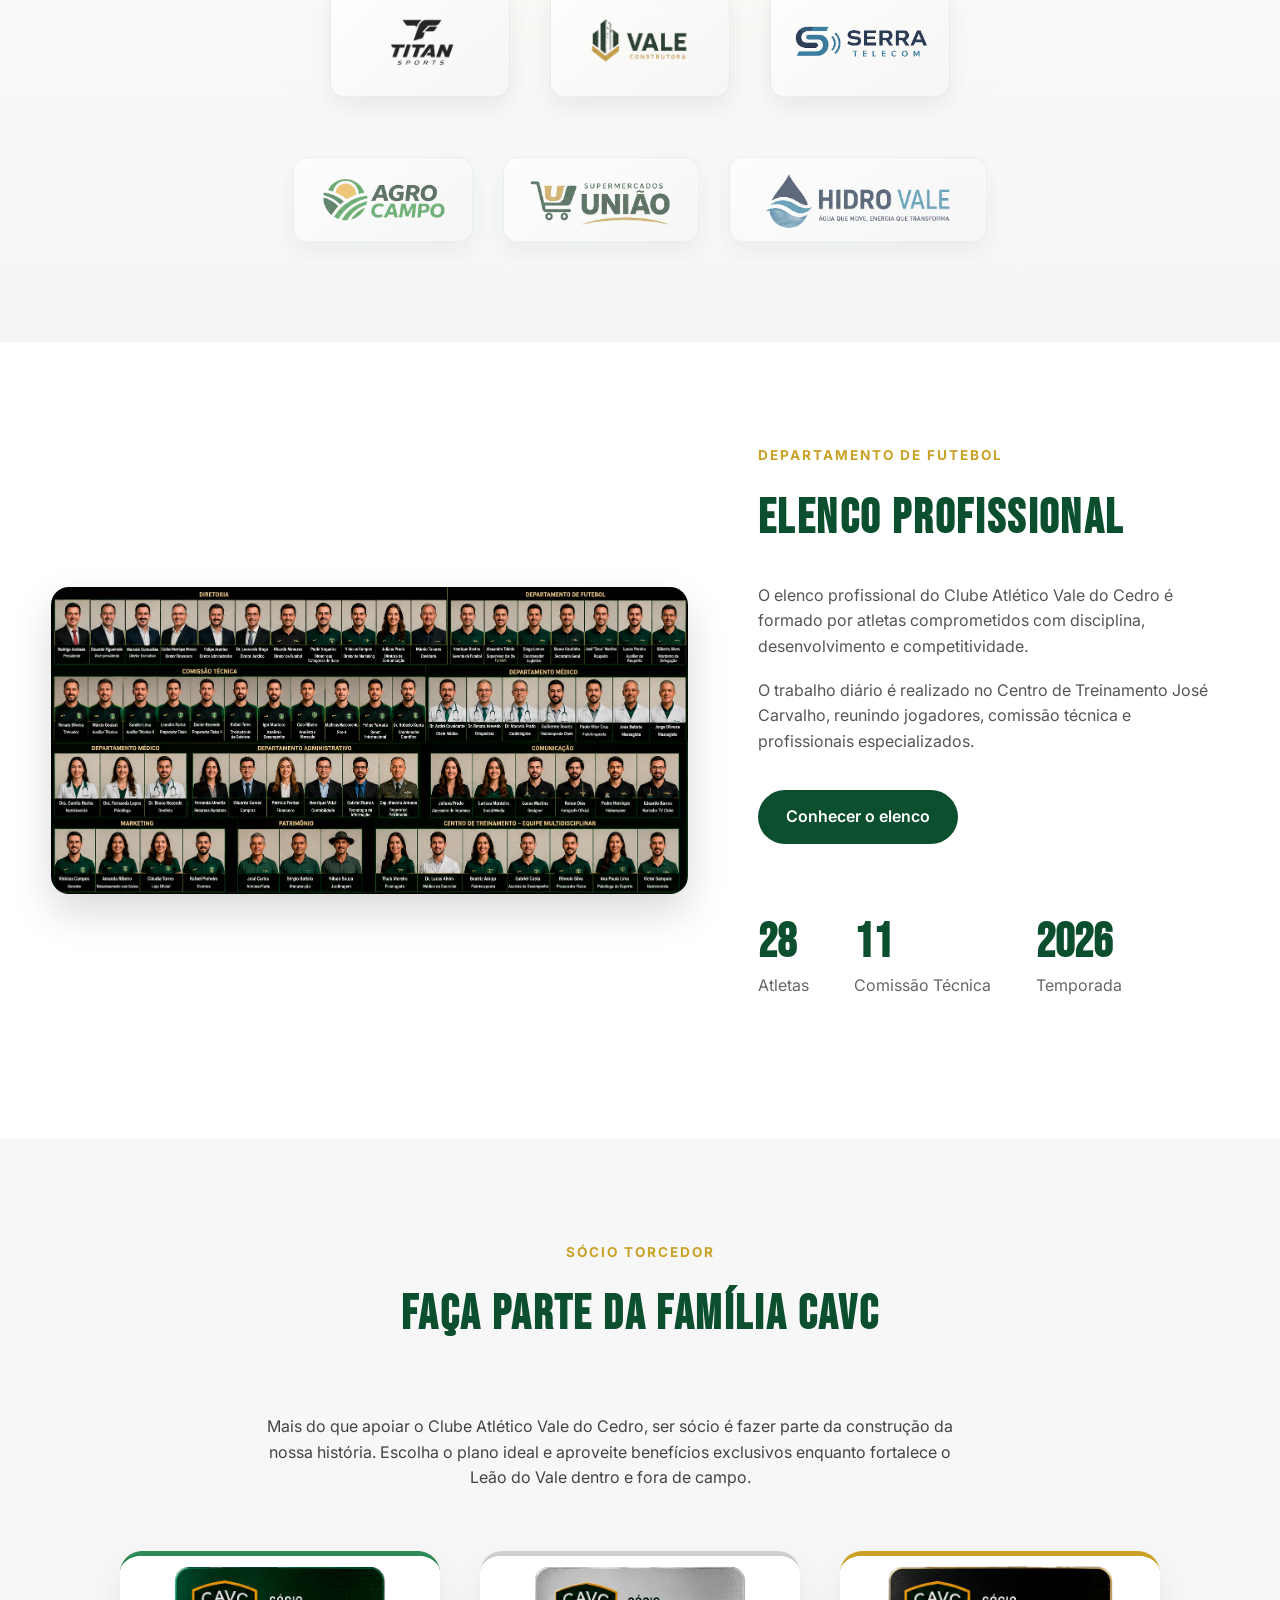
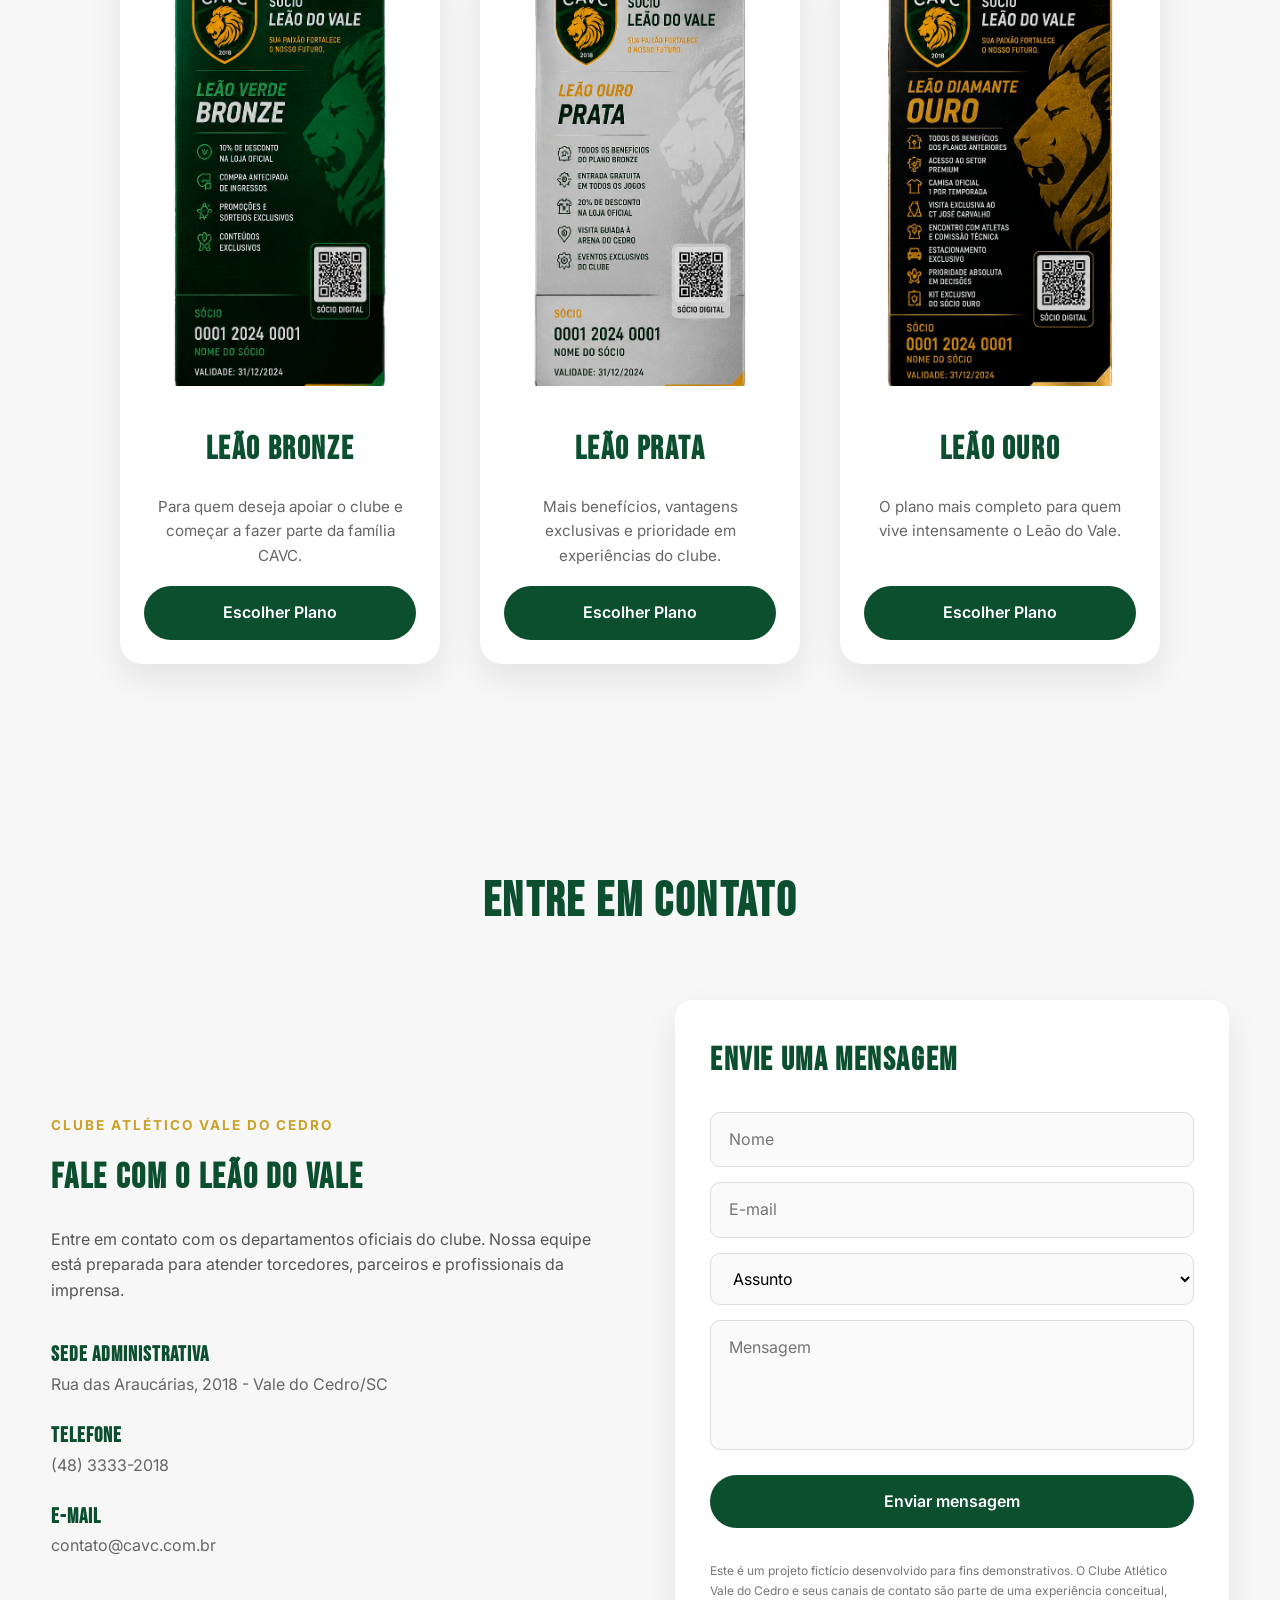
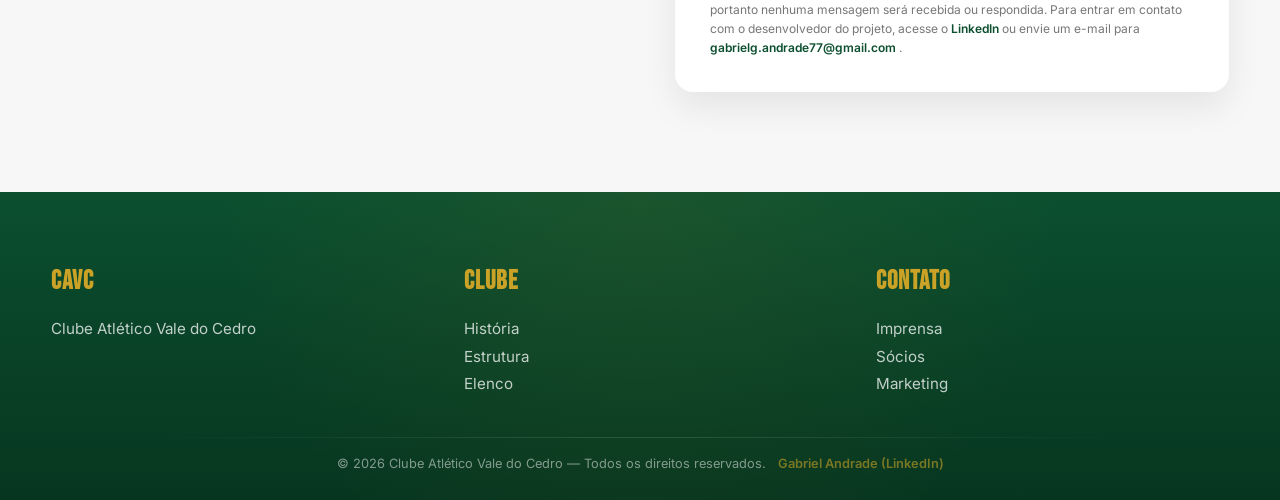
==== commit cf653447: "noticias" ====
--- a/index.html
+++ b/index.html
@@ -117,7 +117,7 @@
                                 <span class="news-tag">Mercado da Bola</span>
                                 <h3>Kenji Nakamura é o novo goleiro do CAVC</h3>
                                 <p>Goleiro japonês chega para reforçar o elenco na temporada 2026.</p>
-                                <a href="#">Ler mais →</a>
+                                <a href="kenji.html">Ler mais →</a>
                             </div>
                         </article>
 
@@ -497,80 +497,106 @@
 
     </div>
 
-    <div class="membership-grid">
-
-        <!-- ================= BRONZE ================= -->
-        <article class="plan-card bronze">
-
-            <div class="member-image">
-                <img src="imgs/bronze.png" alt="Plano Leão Bronze">
-            </div>
-
-            <div class="plan-info">
-
-                <h3>Leão Bronze</h3>
+
+    <section class="membership" id="socio">
+
+        <div class="container">
+
+            <div class="membership-text">
+
+                <span class="section-mini">
+                    SÓCIO TORCEDOR
+                </span>
+
+                <h2 class="section-title">
+                    Faça Parte da Família CAVC
+                </h2>
 
                 <p>
-                    Para quem deseja apoiar o clube e começar a fazer parte da família CAVC.
+                    Mais do que apoiar o Clube Atlético Vale do Cedro, ser sócio é
+                    fazer parte da construção da nossa história. Escolha o plano
+                    ideal e aproveite benefícios exclusivos enquanto fortalece
+                    o Leão do Vale dentro e fora de campo.
                 </p>
 
-                <button class="btn btn-primary fake-plan" data-plan="Leão Bronze">
-                    Escolher Plano
-                </button>
-
-            </div>
-
-        </article>
-
-
-        <!-- ================= PRATA ================= -->
-        <article class="plan-card silver">
-
-            <div class="member-image">
-                <img src="imgs/prata.png" alt="Plano Leão Prata">
-            </div>
-
-            <div class="plan-info">
-
-                <h3>Leão Prata</h3>
-
-                <p>
-                    Mais benefícios, vantagens exclusivas e prioridade em experiências do clube.
-                </p>
-
-                <button class="btn btn-primary fake-plan" data-plan="Leão Prata">
-                    Escolher Plano
-                </button>
-
-            </div>
-
-        </article>
-
-
-        <!-- ================= OURO ================= -->
-        <article class="plan-card gold">
-
-            <div class="member-image">
-                <img src="imgs/ouro.png" alt="Plano Leão Ouro">
-            </div>
-
-            <div class="plan-info">
-
-                <h3>Leão Ouro</h3>
-
-                <p>
-                    O plano mais completo para quem vive intensamente o Leão do Vale.
-                </p>
-
-                <button class="btn btn-primary fake-plan" data-plan="Leão Ouro">
-                    Escolher Plano
-                </button>
-
-            </div>
-
-        </article>
-
-    </div>
+            </div>
+
+            <div class="membership-grid">
+
+                <!-- ================= BRONZE ================= -->
+                <article class="plan-card bronze">
+
+                    <div class="member-image">
+                        <img src="imgs/bronze.png" alt="Plano Leão Bronze">
+                    </div>
+
+                    <div class="plan-info">
+
+                        <h3>Leão Bronze</h3>
+
+                        <p>
+                            Para quem deseja apoiar o clube e começar a fazer parte da família CAVC.
+                        </p>
+
+                        <button class="btn btn-primary fake-plan" data-plan="Leão Bronze">
+                            Escolher Plano
+                        </button>
+
+                    </div>
+
+                </article>
+
+
+                <!-- ================= PRATA ================= -->
+                <article class="plan-card silver">
+
+                    <div class="member-image">
+                        <img src="imgs/prata.png" alt="Plano Leão Prata">
+                    </div>
+
+                    <div class="plan-info">
+
+                        <h3>Leão Prata</h3>
+
+                        <p>
+                            Mais benefícios, vantagens exclusivas e prioridade em experiências do clube.
+                        </p>
+
+                        <button class="btn btn-primary fake-plan" data-plan="Leão Prata">
+                            Escolher Plano
+                        </button>
+
+                    </div>
+
+                </article>
+
+
+                <!-- ================= OURO ================= -->
+                <article class="plan-card gold">
+
+                    <div class="member-image">
+                        <img src="imgs/ouro.png" alt="Plano Leão Ouro">
+                    </div>
+
+                    <div class="plan-info">
+
+                        <h3>Leão Ouro</h3>
+
+                        <p>
+                            O plano mais completo para quem vive intensamente o Leão do Vale.
+                        </p>
+
+                        <button class="btn btn-primary fake-plan" data-plan="Leão Ouro">
+                            Escolher Plano
+                        </button>
+
+                    </div>
+
+                </article>
+
+            </div>
+        </div>
+    </section>
 
     <!-- ================= CONTATO ================= -->
     <section class="contact" id="contato">
@@ -728,6 +754,18 @@
 
         <div id="lionFlash"></div>
 
+        <div id="membershipParticles">
+
+            <span></span>
+            <span></span>
+            <span></span>
+            <span></span>
+            <span></span>
+            <span></span>
+            <span></span>
+            <span></span>
+
+        </div>
 
         <div id="membershipLion">
 
--- a/style.css
+++ b/style.css
@@ -2020,6 +2020,152 @@
 
 }
 
+/* =========================
+   PARTÍCULAS
+========================= */
+
+#membershipParticles{
+
+    position:absolute;
+    inset:0;
+
+    pointer-events:none;
+
+    overflow:hidden;
+
+    z-index:2;
+
+}
+
+#membershipParticles span{
+
+    position:absolute;
+
+    width:7px;
+    height:7px;
+
+    border-radius:50%;
+
+    background:var(--plan-color);
+
+    box-shadow:
+    0 0 8px var(--plan-color),
+    0 0 18px var(--plan-color);
+
+    opacity:0;
+
+    animation:particleFloat 4.5s linear infinite;
+
+}
+
+#membershipParticles span:nth-child(1){
+
+    left:42%;
+    bottom:18%;
+
+    animation-delay:0s;
+
+}
+
+#membershipParticles span:nth-child(2){
+
+    left:48%;
+    bottom:15%;
+
+    animation-delay:.6s;
+
+}
+
+#membershipParticles span:nth-child(3){
+
+    left:56%;
+    bottom:20%;
+
+    animation-delay:1.2s;
+
+}
+
+#membershipParticles span:nth-child(4){
+
+    left:37%;
+    bottom:28%;
+
+    animation-delay:1.8s;
+
+}
+
+#membershipParticles span:nth-child(5){
+
+    left:60%;
+    bottom:32%;
+
+    animation-delay:2.4s;
+
+}
+
+#membershipParticles span:nth-child(6){
+
+    left:45%;
+    bottom:35%;
+
+    animation-delay:3s;
+
+}
+
+#membershipParticles span:nth-child(7){
+
+    left:52%;
+    bottom:24%;
+
+    animation-delay:3.5s;
+
+}
+
+#membershipParticles span:nth-child(8){
+
+    left:40%;
+    bottom:38%;
+
+    animation-delay:4s;
+
+}
+
+@keyframes particleFloat{
+
+    0%{
+
+        opacity:0;
+
+        transform:
+        translateY(25px)
+        scale(.4);
+
+    }
+
+    20%{
+
+        opacity:.9;
+
+    }
+
+    70%{
+
+        opacity:.6;
+
+    }
+
+    100%{
+
+        opacity:0;
+
+        transform:
+        translateY(-90px)
+        scale(1.2);
+
+    }
+
+}
+
 
 
 
@@ -2088,48 +2234,63 @@
 
     position: absolute;
 
-    top: 0;
-    left: -40%;
-
-    width: 40%;
-    height: 100%;
+    top: -40%;
+    left: -120%;
+
+    width: 28%;
+    height: 180%;
+
+    transform: rotate(22deg);
 
     background:
-        linear-gradient(
-            90deg,
-            transparent,
-            rgba(255,255,255,.75),
-            transparent
-        );
-
-    transform: skewX(-20deg);
-
-    animation: metalShine 4s infinite;
+        linear-gradient(90deg,
+            rgba(255, 255, 255, 0) 0%,
+            rgba(255, 255, 255, .12) 35%,
+            rgba(255, 255, 255, .95) 50%,
+            rgba(255, 255, 255, .12) 65%,
+            rgba(255, 255, 255, 0) 100%);
+
+    filter: blur(6px);
+
+    animation: lionShine 5.5s ease-in-out infinite;
 
     pointer-events: none;
 
 }
 
 
-@keyframes metalShine {
+@keyframes lionShine {
 
     0% {
 
-        left: -50%;
-
-    }
-
+        left: -140%;
+        opacity: 0;
+
+    }
+
+    10% {
+
+        opacity: 1;
+
+    }
 
     35% {
 
-        left: 120%;
-
-    }
-
+        left: 140%;
+        opacity: 1;
+
+    }
+
+    45% {
+
+        opacity: 0;
+
+    }
 
     100% {
 
-        left: 120%;
+        left: 140%;
+        opacity: 0;
 
     }
 
@@ -2138,8 +2299,7 @@
 #membershipLion.ouro img {
 
     filter:
-        drop-shadow(0 0 60px #C9A227)
-        brightness(1.25);
+        drop-shadow(0 0 60px #C9A227) brightness(1.25);
 
     animation: goldGlow 2s infinite alternate;
 
@@ -2151,16 +2311,14 @@
     from {
 
         filter:
-        drop-shadow(0 0 40px #C9A227)
-        brightness(1.1);
+            drop-shadow(0 0 40px #C9A227) brightness(1.1);
 
     }
 
     to {
 
         filter:
-        drop-shadow(0 0 80px #FFD700)
-        brightness(1.35);
+            drop-shadow(0 0 80px #FFD700) brightness(1.35);
 
     }
 
@@ -2178,16 +2336,14 @@
     from {
 
         filter:
-        grayscale(.8)
-        drop-shadow(0 0 30px white);
+            grayscale(.8) drop-shadow(0 0 30px white);
 
     }
 
     to {
 
         filter:
-        grayscale(.3)
-        drop-shadow(0 0 70px #fff);
+            grayscale(.3) drop-shadow(0 0 70px #fff);
 
     }
 
@@ -2205,14 +2361,14 @@
     from {
 
         filter:
-        drop-shadow(0 0 30px #2E8B57);
+            drop-shadow(0 0 30px #2E8B57);
 
     }
 
     to {
 
         filter:
-        drop-shadow(0 0 70px #45ff99);
+            drop-shadow(0 0 70px #45ff99);
 
     }
 
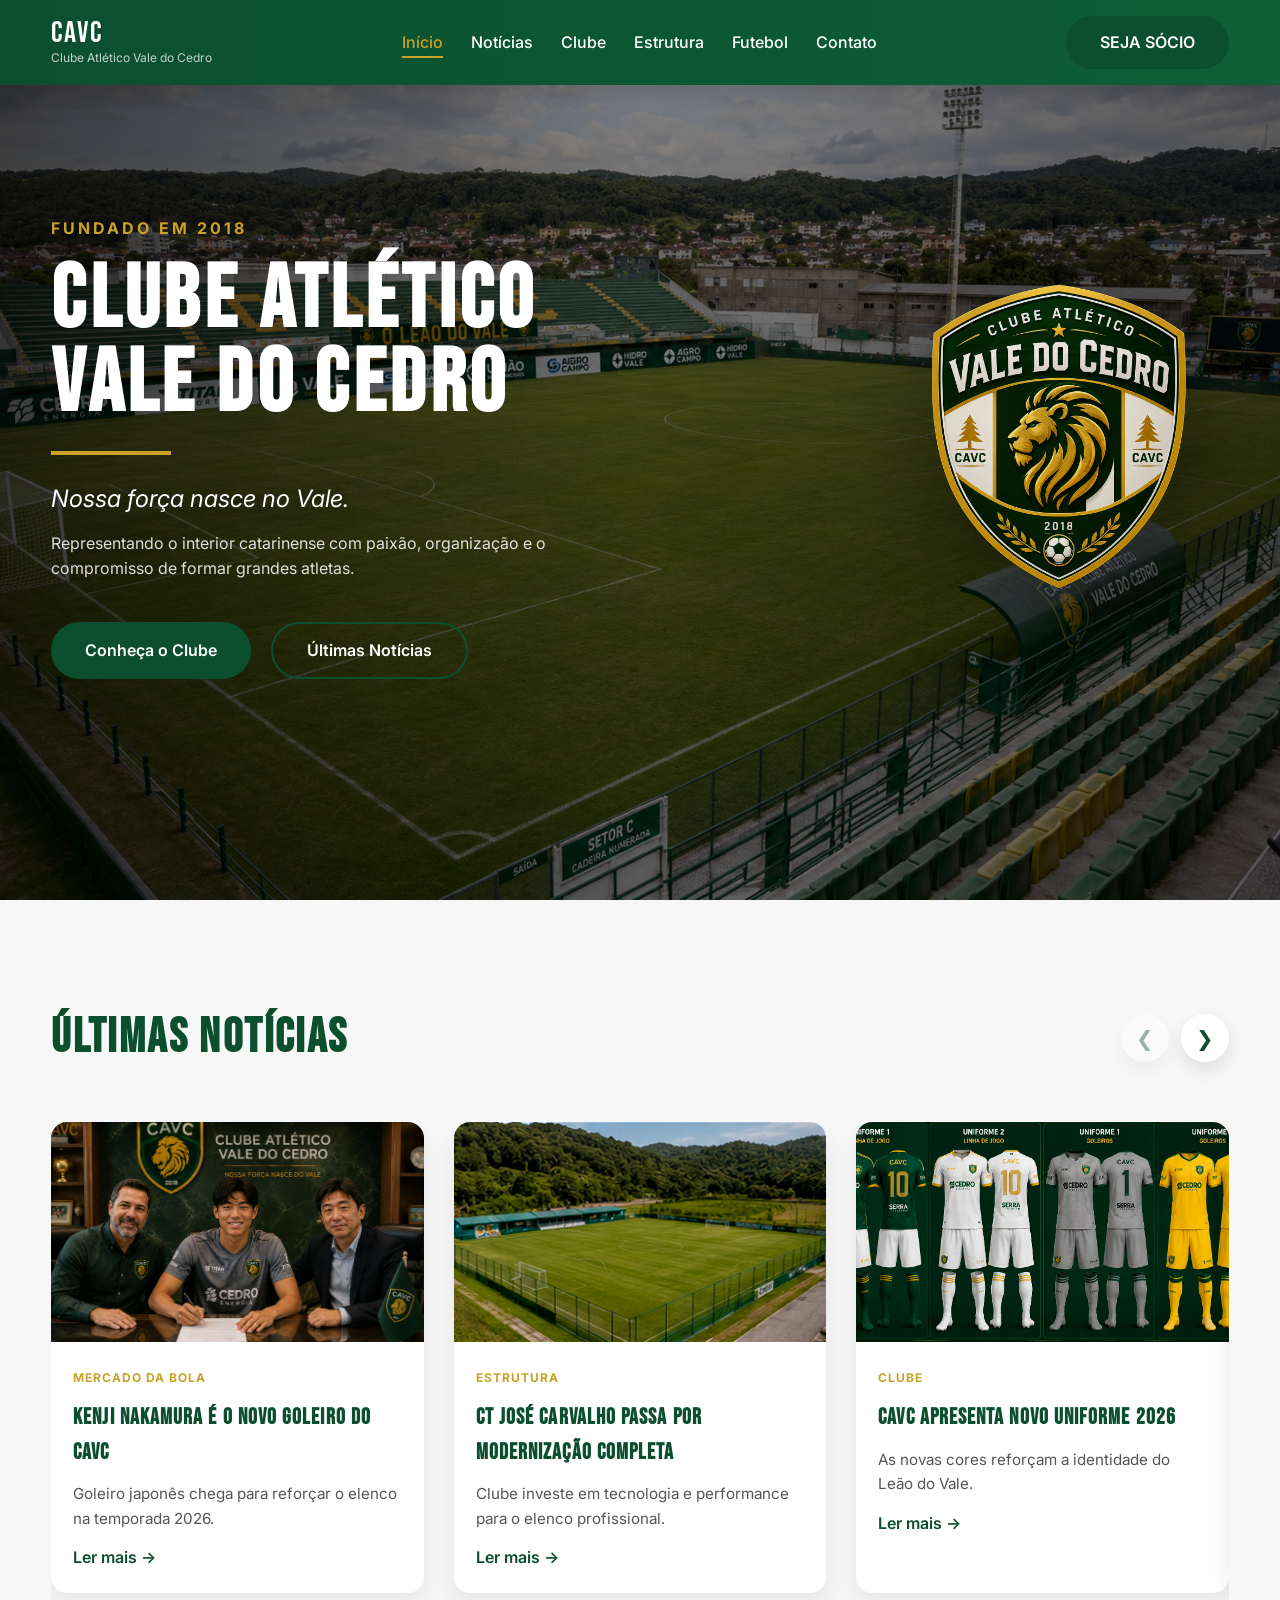
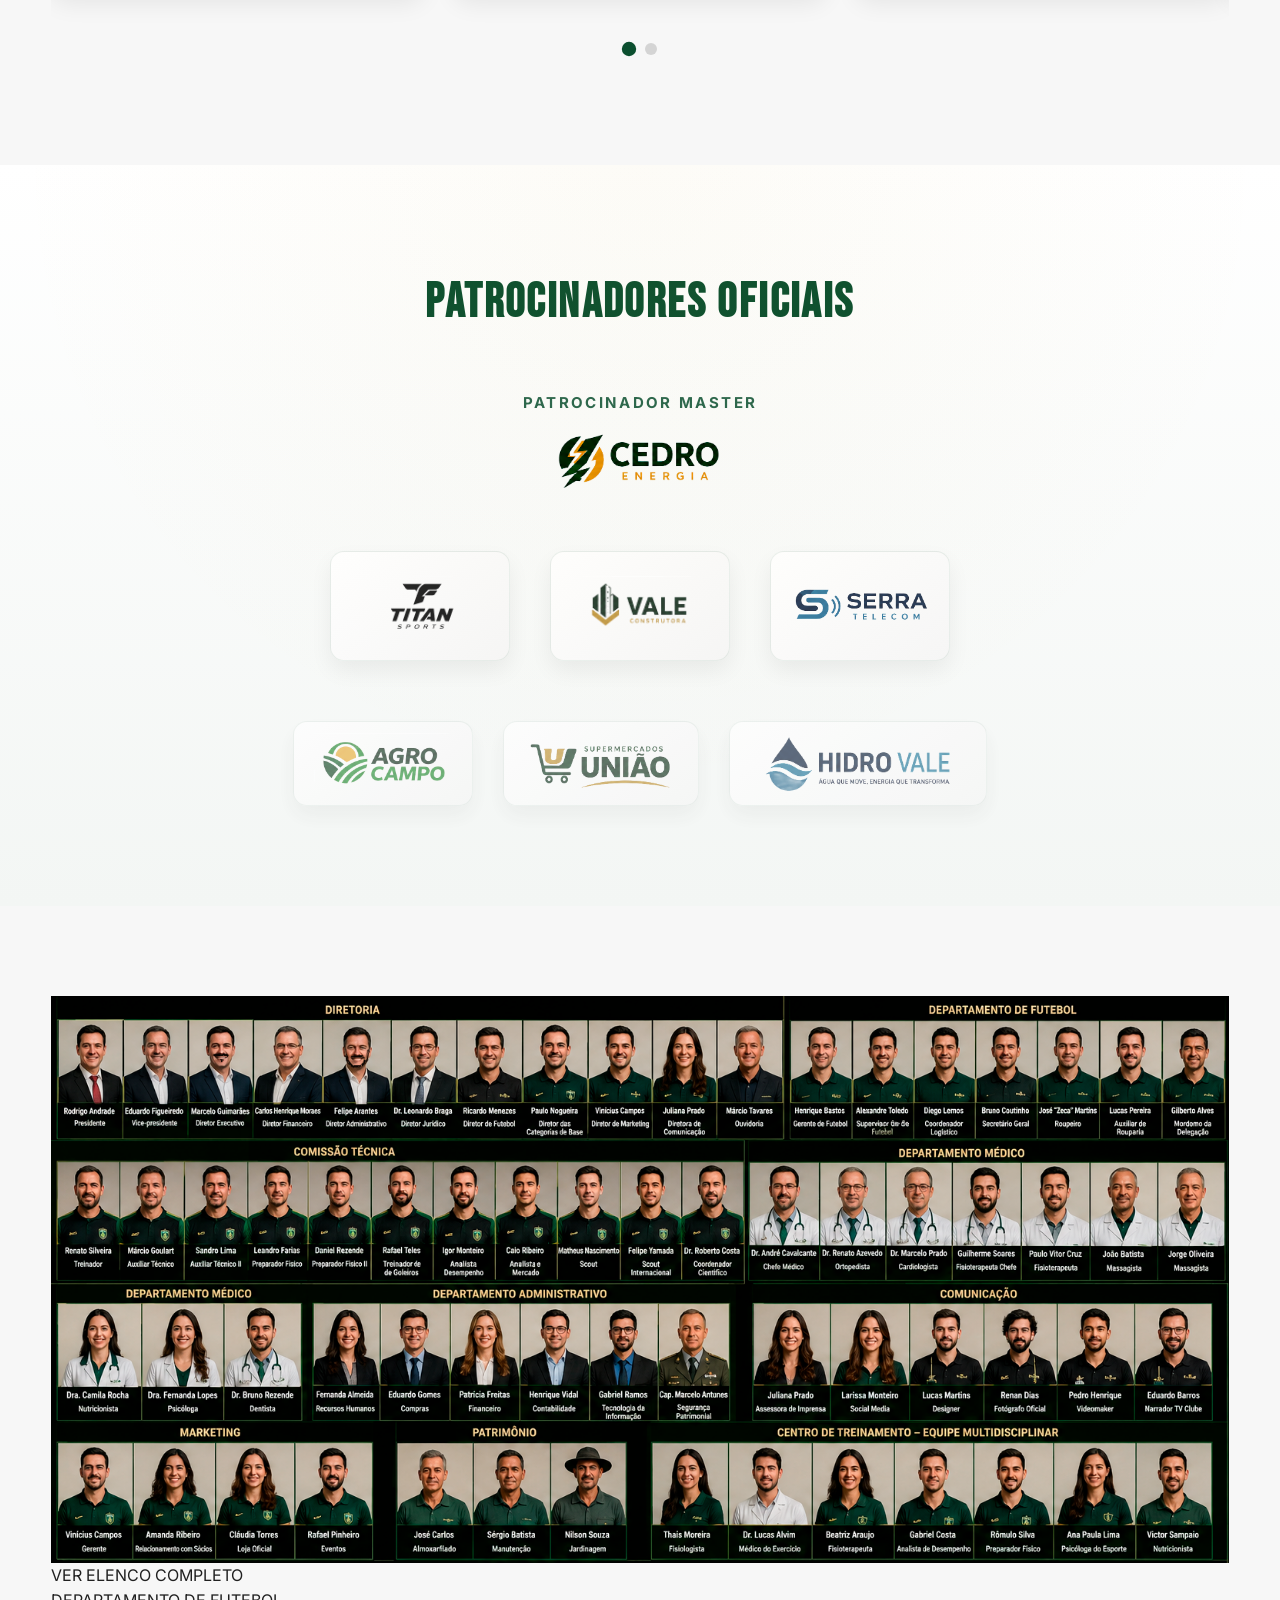
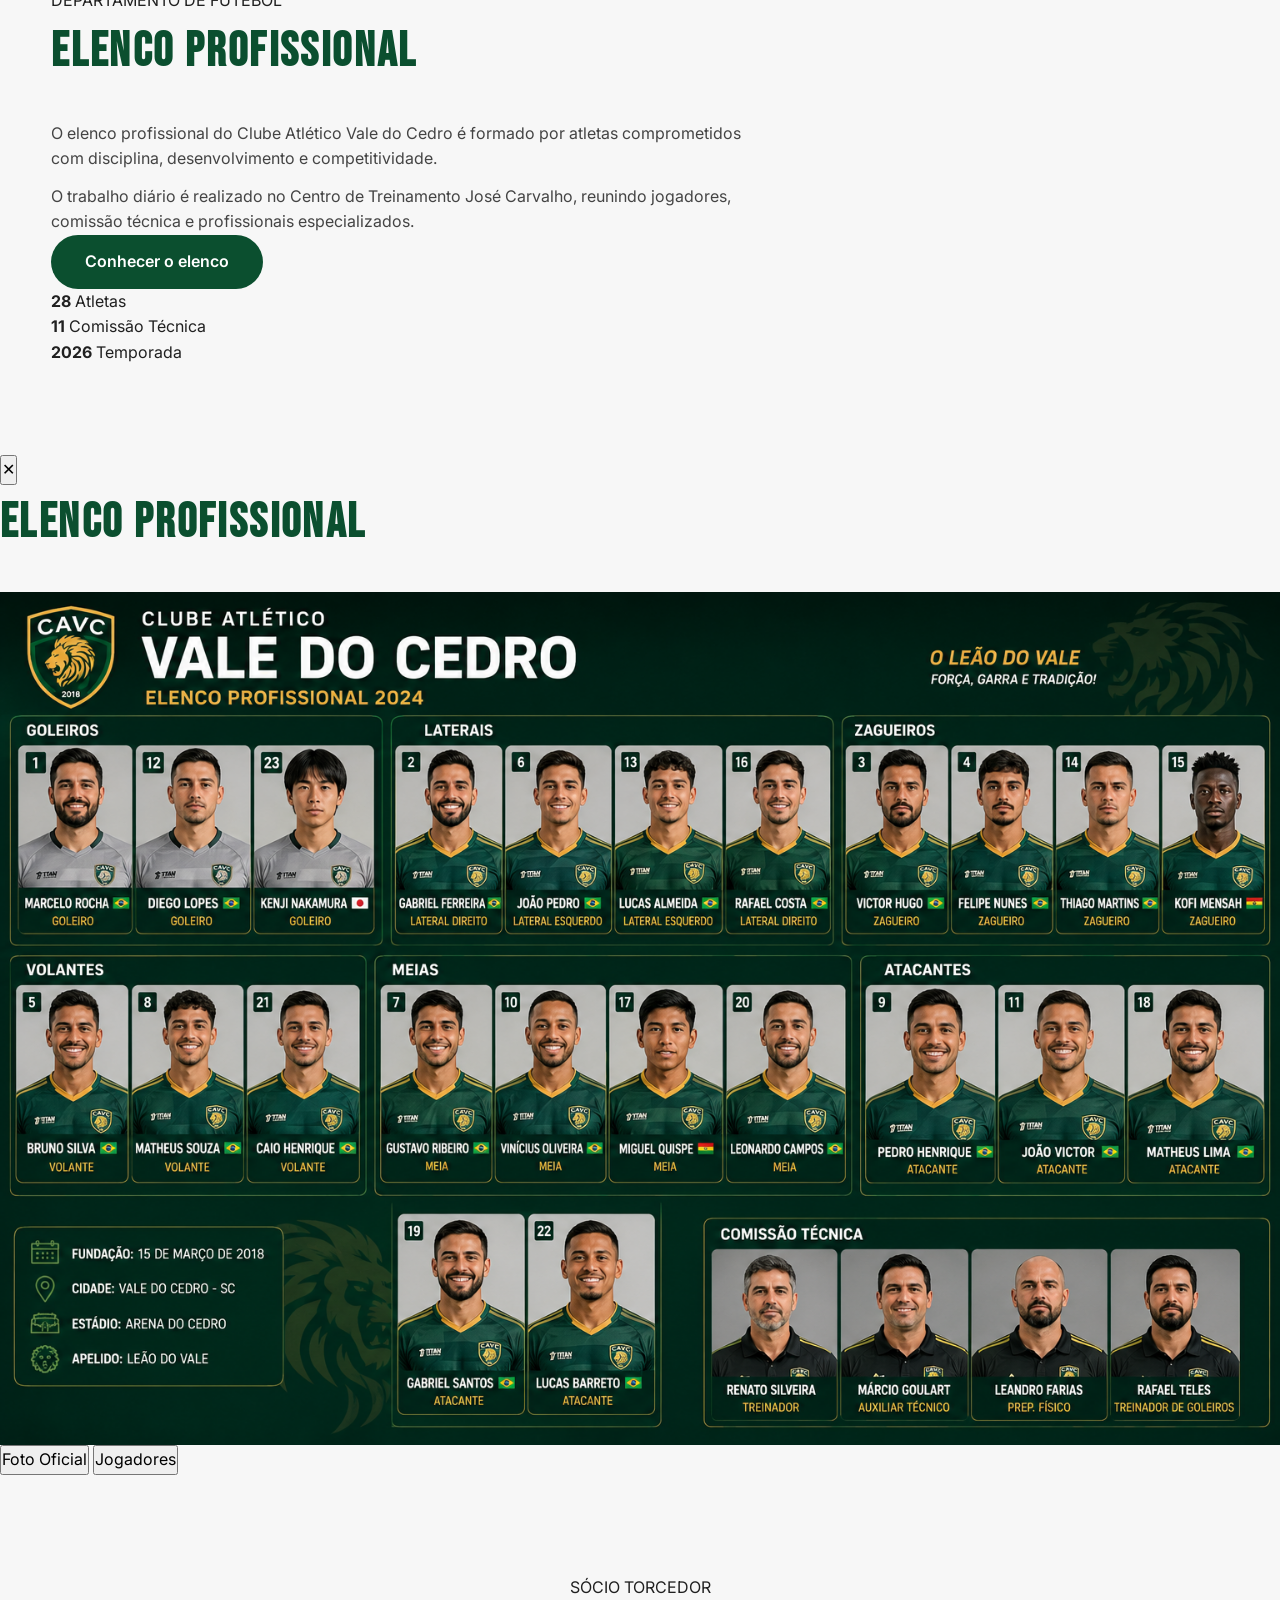
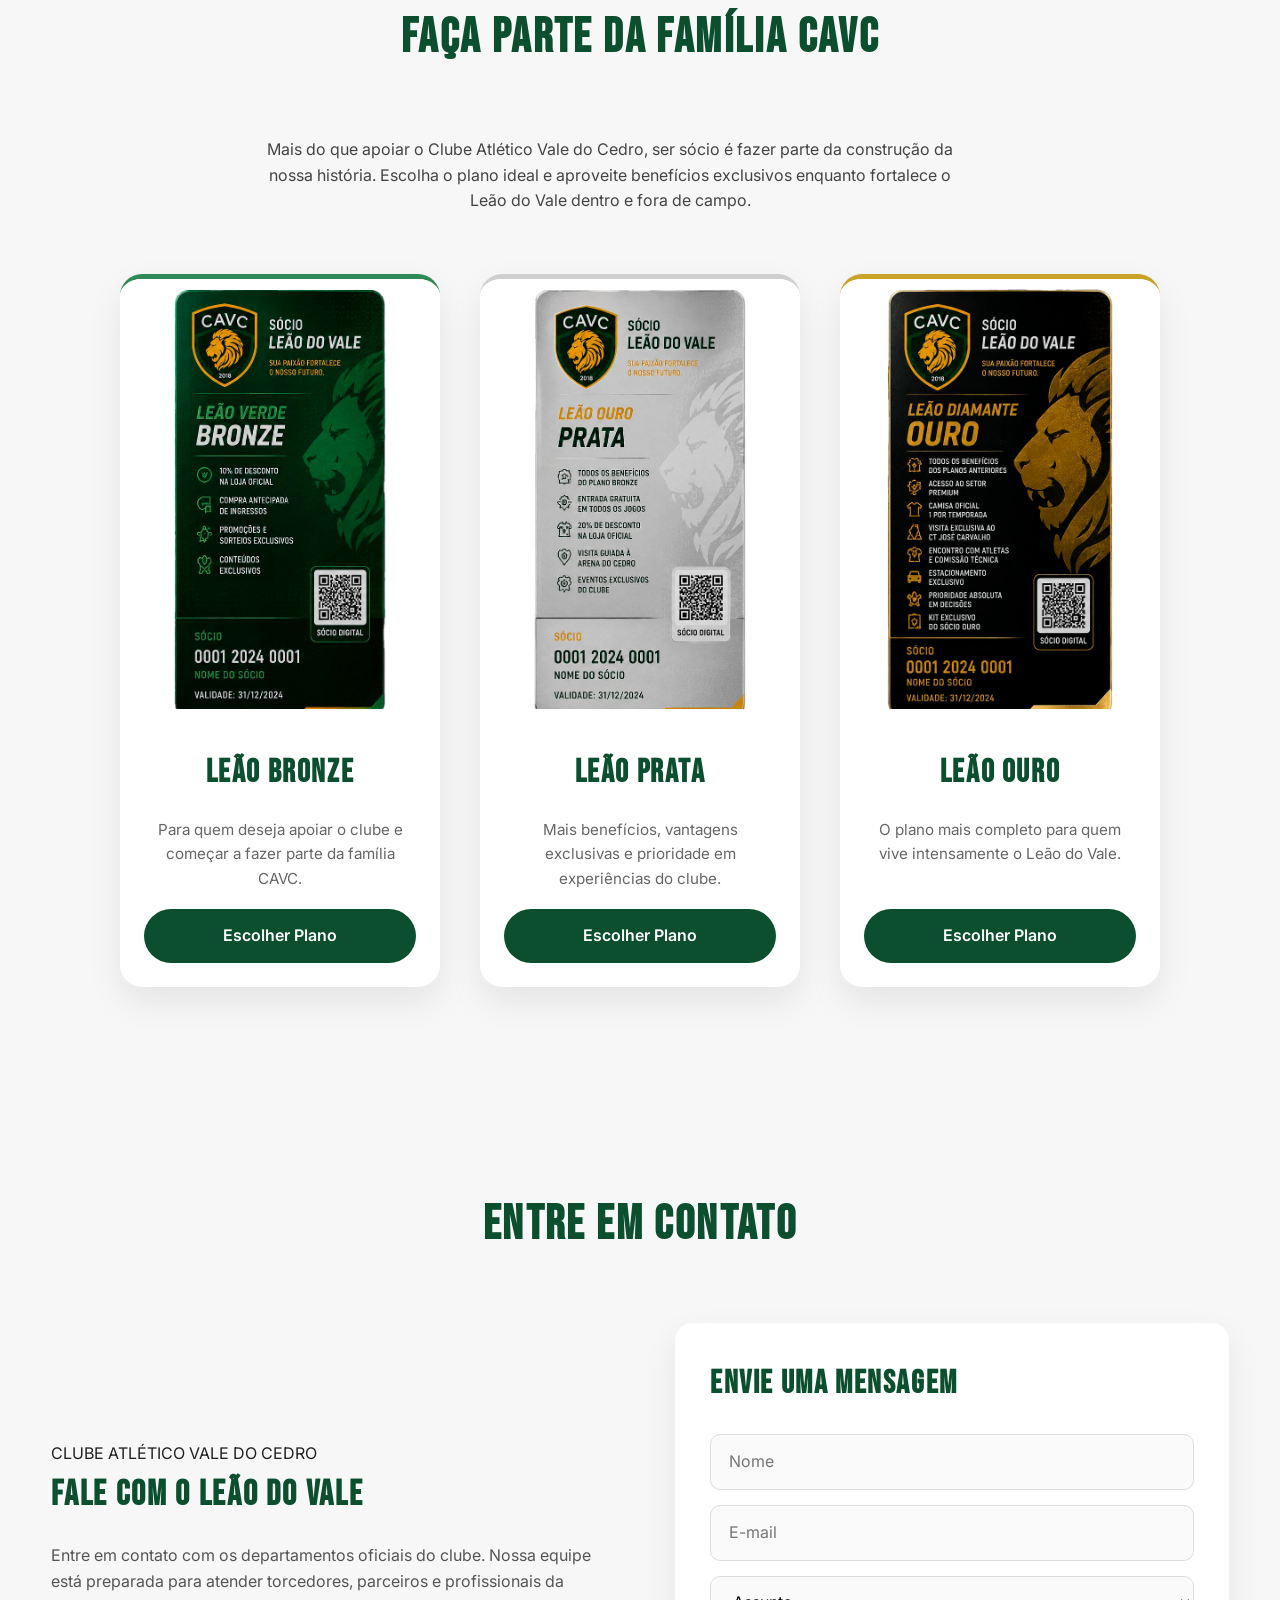
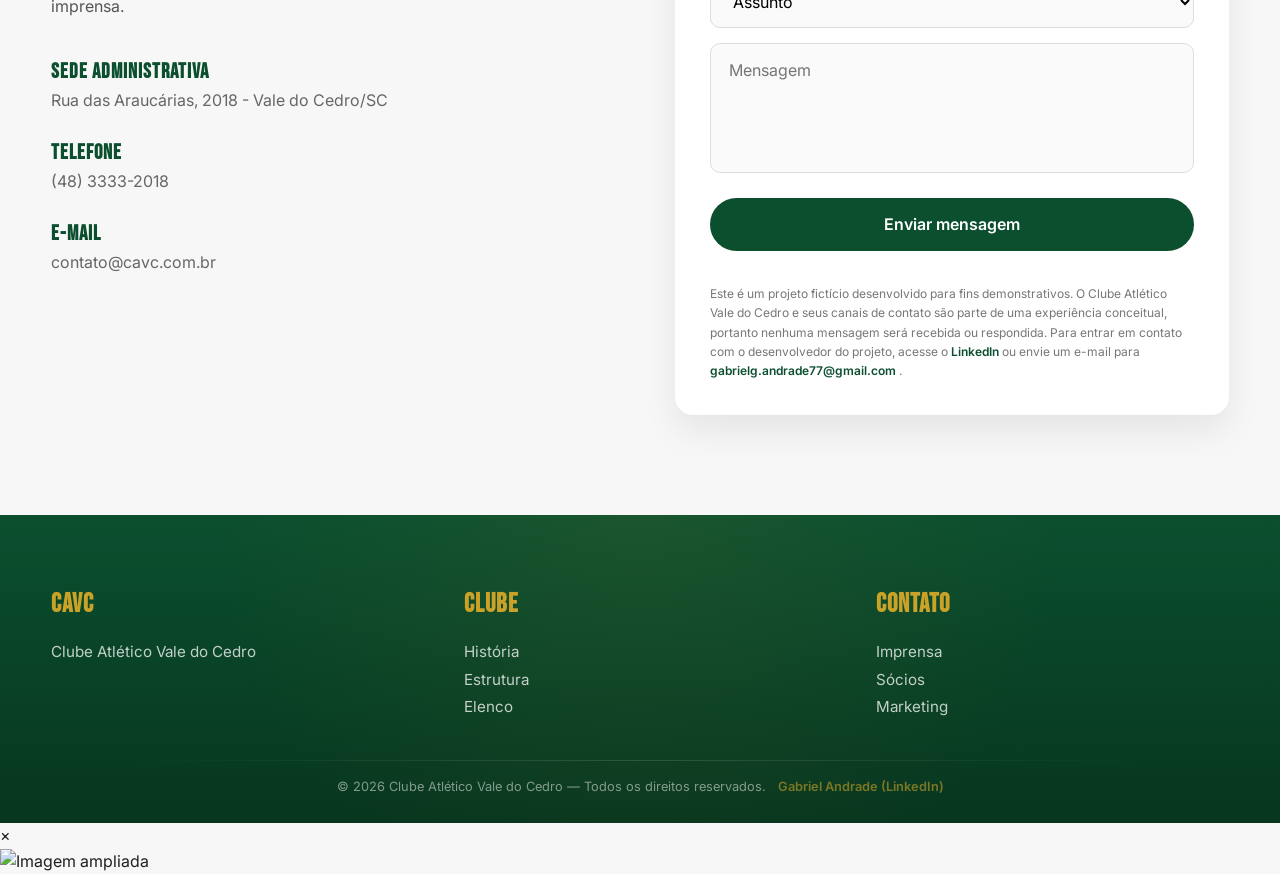
==== commit e49a8089: "migracaoAbas" ====
--- a/index.html
+++ b/index.html
@@ -41,8 +41,8 @@
                 <ul class="menu">
                     <li><a href="#inicio">Início</a></li>
                     <li><a href="#noticias">Notícias</a></li>
-                    <li><a href="#clube">Clube</a></li>
-                    <li><a href="#estrutura">Estrutura</a></li>
+                    <li><a href="clube.html">Clube</a></li>
+                    <li><a href="estrutura.html">Estrutura</a></li>
                     <li><a href="#futebol">Futebol</a></li>
                     <li><a href="#contato">Contato</a></li>
                 </ul>
@@ -201,171 +201,6 @@
                 </div>
             </div>
         </div>
-    </section>
-
-    <!-- ================= CLUB ================= -->
-    <section class="club" id="clube">
-
-        <div class="container">
-
-            <h2 class="section-title">O Clube</h2>
-
-            <div class="club-grid">
-
-                <div class="club-text">
-
-                    <h3>Clube Atlético Vale do Cedro</h3>
-
-                    <p>
-                        Fundado em <strong>15 de março de 2018</strong>, o CAVC representa a cidade fictícia de
-                        Vale do Cedro, no interior de Santa Catarina.
-                    </p>
-
-                    <p>
-                        Conhecido como <strong>Leão do Vale</strong>, o clube se destaca pela gestão moderna,
-                        formação de atletas e identidade forte no futebol do interior.
-                    </p>
-
-                    <p>
-                        Suas cores oficiais — verde escuro, dourado e branco — simbolizam tradição,
-                        força e ambição esportiva.
-                    </p>
-
-                    <a href="#" class="btn btn-secondary" id="historyButton">
-                        História completa
-                    </a>
-
-                    <div class="history-content" id="historyContent">
-
-                        <h4>Uma história construída no Vale</h4>
-
-                        <p>
-                            Fundado em 15 de março de 2018, o Clube Atlético Vale do Cedro nasceu
-                            com o objetivo de representar uma nova geração do futebol catarinense.
-                            O que começou como uma academia de preparação de atletas evoluiu para um
-                            projeto ainda maior, transformando-se em um clube profissional e abrindo
-                            um novo capítulo na história do futebol catarinense.
-                            A ideia partiu do diretor Rodrigo Andrade, que idealizou um novo patamar
-                            para o desenvolvimento esportivo na região.
-                            Desde o início, o projeto foi baseado em três pilares:
-                            organização, desenvolvimento de atletas e conexão com a comunidade.
-                        </p>
-
-                        <p>
-                            Com uma identidade inspirada na força do interior, o clube adotou o
-                            apelido de <strong>Leão do Vale</strong>, símbolo de coragem,
-                            determinação e espírito competitivo.
-                        </p>
-
-                        <p>
-                            Nos primeiros anos, o CAVC concentrou seus esforços na construção de
-                            uma estrutura sólida, investindo nas categorias de base e na formação
-                            de profissionais preparados para o futebol moderno.
-                        </p>
-
-                        <p>
-                            A inauguração da Arena do Cedro e do Centro de Treinamento José Carvalho
-                            marcou uma nova fase na história do clube, permitindo que atletas e
-                            comissão técnica tivessem uma estrutura compatível com grandes projetos
-                            esportivos.
-                        </p>
-
-                        <p>
-                            Atualmente, o Clube Atlético Vale do Cedro representa a ambição de um
-                            clube jovem, moderno e conectado com sua torcida, buscando escrever
-                            novos capítulos dentro e fora dos gramados.
-                        </p>
-
-                    </div>
-                    <div class="anthem-box">
-
-                        <div class="anthem-header">
-
-                            <span>
-                                HINO OFICIAL
-                            </span>
-
-                            <h4>
-                                A Voz do Leão do Vale
-                            </h4>
-
-                            <p>
-                                A canção que representa a paixão e a coragem da torcida do CAVC. Esse hino ecoou pelo
-                                estádio quando o próprio cantor Pedro Vitor decidiu tomar o microfone do narrador e
-                                puxou a torcida pra cantar o hino do leão quando estavamos 1x1. Conseguimos virar o jogo
-                                e vencer grandiosamente.
-                            </p>
-
-                        </div>
-
-
-                        <button class="anthem-button" id="anthemButton">
-                            <i class="bi bi-play-circle-fill"></i>
-                            Ouvir Hino Oficial
-                        </button>
-
-
-                        <div class="anthem-player" id="anthemPlayer">
-
-                            <div class="anthem-icon">
-                                <i class="bi bi-music-note-beamed"></i>
-                            </div>
-
-
-                            <div class="anthem-info">
-
-                                <strong>
-                                    Clube Atlético Vale do Cedro
-                                </strong>
-
-                                <span>
-                                    Hino Oficial
-                                </span>
-
-                            </div>
-
-
-                            <div class="anthem-controls">
-
-                                <button id="playPause">
-                                    <i class="bi bi-play-fill"></i>
-                                </button>
-
-
-                                <div class="volume-box">
-
-                                    <span>
-                                        <i class="bi bi-volume-up-fill"></i>
-                                    </span>
-
-                                    <input type="range" id="volume" min="0" max="1" step="0.01" value="0.8">
-
-                                </div>
-
-
-                            </div>
-
-
-                            <audio id="anthemAudio">
-
-                                <source src="audio/CAVC.mp3" type="audio/mpeg">
-
-                            </audio>
-
-
-                        </div>
-
-                    </div>
-                </div>
-
-                <div class="club-image">
-                    <img src="imgs/estadio2.png" alt="Arena do Cedro" id="arenaThumb">
-                </div>
-
-            </div>
-
-        </div>
-
     </section>
     <!-- ================= SPONSORS ================= -->
     <section class="sponsors" id="estrutura">
--- a/style.css
+++ b/style.css
@@ -772,433 +772,6 @@
     object-position: center 39%;
 }
 
-
-
-/* ==========================================================
-   CLUB
-========================================================== */
-
-.club {
-    padding: 100px 0;
-    background: #FFFFFF;
-}
-
-.club-grid {
-    display: grid;
-    grid-template-columns: 1.1fr 1fr;
-    gap: 60px;
-
-    align-items: center;
-}
-
-.club-text h3 {
-    font-size: 2rem;
-    color: #0B4F2F;
-
-    margin-bottom: 20px;
-}
-
-.club-text p {
-    margin-bottom: 15px;
-    color: #555;
-}
-
-.club-image {
-    position: relative;
-    border-radius: 16px;
-    overflow: hidden;
-
-    box-shadow: 0 18px 40px rgba(0, 0, 0, .15);
-}
-
-.club-image img {
-    width: 100%;
-    height: 100%;
-    object-fit: cover;
-
-    transition: .4s ease;
-}
-
-.club-image:hover img {
-    transform: scale(1.05);
-}
-
-.lightbox {
-    position: fixed;
-    inset: 0;
-
-    background: rgba(0, 0, 0, 0);
-
-    display: none;
-    align-items: center;
-    justify-content: center;
-
-    z-index: 9999;
-
-    padding: 40px;
-
-    transition: opacity .25s ease, background .25s ease;
-    opacity: 0;
-}
-
-.lightbox.active {
-    background: rgba(0, 0, 0, .92);
-    opacity: 1;
-}
-
-.lightbox img {
-    max-width: 90%;
-    max-height: 90%;
-
-    border-radius: 12px;
-
-    transform: scale(.96);
-    transition: transform .25s ease;
-
-    box-shadow: 0 20px 60px rgba(0, 0, 0, .5);
-}
-
-.lightbox.active img {
-    transform: scale(1);
-}
-
-.history-content {
-
-    max-height: 0;
-    overflow: hidden;
-
-    opacity: 0;
-
-    margin-top: 0;
-
-    transition: .5s ease;
-
-}
-
-
-.history-content.active {
-
-    max-height: 800px;
-
-    opacity: 1;
-
-    margin-top: 35px;
-
-}
-
-
-.history-content h4 {
-
-    font-size: 1.8rem;
-
-    margin-bottom: 20px;
-
-}
-
-
-.history-content p {
-
-    margin-bottom: 18px;
-
-}
-
-/* ==========================================================
-   HINO OFICIAL
-========================================================== */
-
-
-.anthem-box {
-
-    margin-top: 50px;
-
-    padding-top: 40px;
-
-    border-top: 1px solid rgba(11, 79, 47, .15);
-
-}
-
-
-.anthem-header span {
-
-    font-size: .75rem;
-
-    letter-spacing: 3px;
-
-    color: #C9A227;
-
-    font-weight: 700;
-
-}
-
-
-.anthem-header h4 {
-
-    font-size: 2rem;
-
-    margin: 8px 0;
-
-}
-
-
-.anthem-header p {
-
-    color: #666;
-
-    margin-bottom: 25px;
-
-}
-
-
-
-.anthem-button {
-    display: flex;
-    align-items: center;
-    justify-content: center;
-    gap: 10px;
-
-    padding: 14px 28px;
-
-    background: #0B4F2F;
-    color: white;
-
-    border: none;
-    border-radius: 999px;
-
-    font-weight: 600;
-    cursor: pointer;
-
-    transition: .3s;
-}
-
-.anthem-button i {
-    font-size: 1.3rem;
-}
-
-.anthem-button:hover {
-    background: #197A43;
-    transform: translateY(-3px);
-}
-
-#playPause {
-
-    width: 45px;
-    height: 45px;
-
-    border-radius: 50%;
-    border: none;
-
-    background: #C9A227;
-    color: #fff;
-
-    display: flex;
-    align-items: center;
-    justify-content: center;
-
-    cursor: pointer;
-
-    transition: .25s;
-}
-
-
-#playPause i {
-    font-size: 1.4rem;
-}
-
-
-#playPause:hover {
-    transform: scale(1.1);
-}
-
-
-.anthem-button:hover {
-
-    background: #197A43;
-
-    transform: translateY(-3px);
-
-}
-
-
-
-.anthem-player {
-
-    margin-top: 25px;
-
-    padding: 22px 28px;
-
-    border-radius: 18px;
-
-    background:
-
-        linear-gradient(135deg, #0B4F2F, #07361F);
-
-
-    color: white;
-
-
-    display: none;
-
-    align-items: center;
-
-    gap: 25px;
-
-
-    box-shadow:
-
-        0 15px 35px rgba(0, 0, 0, .18);
-
-}
-
-
-
-.anthem-player.active {
-
-    display: flex;
-
-    animation: anthemShow .35s ease;
-
-}
-
-
-
-.anthem-icon {
-
-    width: 55px;
-
-    height: 55px;
-
-    background: #C9A227;
-
-    border-radius: 50%;
-
-    display: flex;
-
-    justify-content: center;
-
-    align-items: center;
-
-    font-size: 1.5rem;
-
-}
-
-
-
-.anthem-info {
-
-    flex: 1;
-
-    display: flex;
-
-    flex-direction: column;
-
-}
-
-
-
-.anthem-info strong {
-
-    color: white;
-
-    font-family: "Inter", sans-serif;
-
-}
-
-
-.anthem-info span {
-
-    color: rgba(255, 255, 255, .7);
-
-    font-size: .9rem;
-
-}
-
-
-
-.anthem-controls {
-
-    display: flex;
-
-    align-items: center;
-
-    gap: 20px;
-
-}
-
-
-
-.anthem-controls button {
-
-    width: 45px;
-
-    height: 45px;
-
-    border-radius: 50%;
-
-    border: none;
-
-    background: #C9A227;
-
-    cursor: pointer;
-
-    font-size: 1rem;
-
-}
-
-
-
-.volume-box {
-
-    display: flex;
-
-    align-items: center;
-
-    gap: 10px;
-
-}
-
-
-.volume-box input {
-
-    width: 100px;
-
-}
-
-
-
-@keyframes anthemShow {
-
-    from {
-
-        opacity: 0;
-
-        transform: translateY(15px);
-
-    }
-
-    to {
-
-        opacity: 1;
-
-        transform: translateY(0);
-
-    }
-
-}
-
-
-
-@media(max-width:900px) {
-
-    .anthem-player {
-
-        flex-direction: column;
-
-        text-align: center;
-
-    }
-
-}
-
 /* =========================
    SPONSORS
 ========================= */
@@ -1370,200 +943,6 @@
     max-width: 100%;
     max-height: 60px;
     object-fit: contain;
-}
-
-/* ==========================================================
-   ELENCO
-========================================================== */
-
-.squad {
-    background: #fff;
-    padding: 100px 0;
-}
-
-.squad-grid {
-    display: grid;
-    grid-template-columns: 1.15fr .85fr;
-    align-items: center;
-    gap: 70px;
-}
-
-.squad-image {
-    position: relative;
-    overflow: hidden;
-    border-radius: 18px;
-    cursor: pointer;
-    box-shadow: 0 18px 40px rgba(0, 0, 0, .15);
-}
-
-.squad-image img {
-    display: block;
-    width: 100%;
-    height: auto;
-    transition: .4s;
-}
-
-.squad-image:hover img {
-    transform: scale(1.05);
-}
-
-.squad-overlay {
-    position: absolute;
-    inset: 0;
-
-    display: flex;
-    justify-content: center;
-    align-items: center;
-
-    background: rgba(11, 79, 47, .72);
-
-    opacity: 0;
-    transition: .3s;
-}
-
-.squad-image:hover .squad-overlay {
-    opacity: 1;
-}
-
-.squad-overlay span {
-    color: #fff;
-    font-family: "Bebas Neue", sans-serif;
-    font-size: 2rem;
-    letter-spacing: 2px;
-}
-
-.section-mini {
-    color: #C9A227;
-    font-size: .85rem;
-    font-weight: 700;
-    letter-spacing: 2px;
-    margin-bottom: 14px;
-}
-
-.squad-content h2 {
-    margin-bottom: 25px;
-}
-
-.squad-content p {
-    margin-bottom: 18px;
-    color: #555;
-}
-
-.squad-stats {
-    display: flex;
-    gap: 45px;
-    margin: 35px 0 40px;
-}
-
-.squad-stats div {
-    display: flex;
-    flex-direction: column;
-}
-
-.squad-stats strong {
-    font-family: "Bebas Neue", sans-serif;
-    font-size: 3rem;
-    color: #0B4F2F;
-    line-height: 1;
-}
-
-.squad-stats span {
-    color: #666;
-    margin-top: 6px;
-}
-
-/* =========================
-   MODAL
-========================= */
-
-.gallery-modal {
-    position: fixed;
-    inset: 0;
-
-    display: none;
-    justify-content: center;
-    align-items: center;
-
-    background: rgba(0, 0, 0, .9);
-
-    z-index: 99999;
-}
-
-.gallery-modal.active {
-    display: flex;
-}
-
-.gallery-content {
-    width: min(1100px, 92vw);
-    background: #fff;
-    border-radius: 18px;
-    padding: 35px;
-    position: relative;
-    animation: fade .25s;
-}
-
-.gallery-content h2 {
-    text-align: center;
-    margin-bottom: 25px;
-}
-
-.gallery-content img {
-    width: 100%;
-    border-radius: 14px;
-}
-
-.gallery-buttons {
-    display: flex;
-    justify-content: center;
-    gap: 15px;
-    margin-top: 25px;
-    flex-wrap: wrap;
-}
-
-.gallery-buttons button {
-    padding: 12px 24px;
-    border: none;
-    border-radius: 999px;
-
-    background: #0B4F2F;
-    color: #fff;
-
-    cursor: pointer;
-    transition: .25s;
-}
-
-.gallery-buttons button:hover {
-    background: #197A43;
-}
-
-.gallery-close {
-    position: absolute;
-    top: 15px;
-    right: 20px;
-
-    border: none;
-    background: none;
-
-    font-size: 32px;
-    cursor: pointer;
-}
-
-.squad-btn {
-    display: inline-flex;
-    padding: 14px 28px;
-    margin: 18px 0 40px;
-}
-
-@keyframes fade {
-    from {
-        opacity: 0;
-        transform: scale(.96);
-    }
-
-    to {
-        opacity: 1;
-        transform: scale(1);
-    }
 }
 
 /* ==========================================================
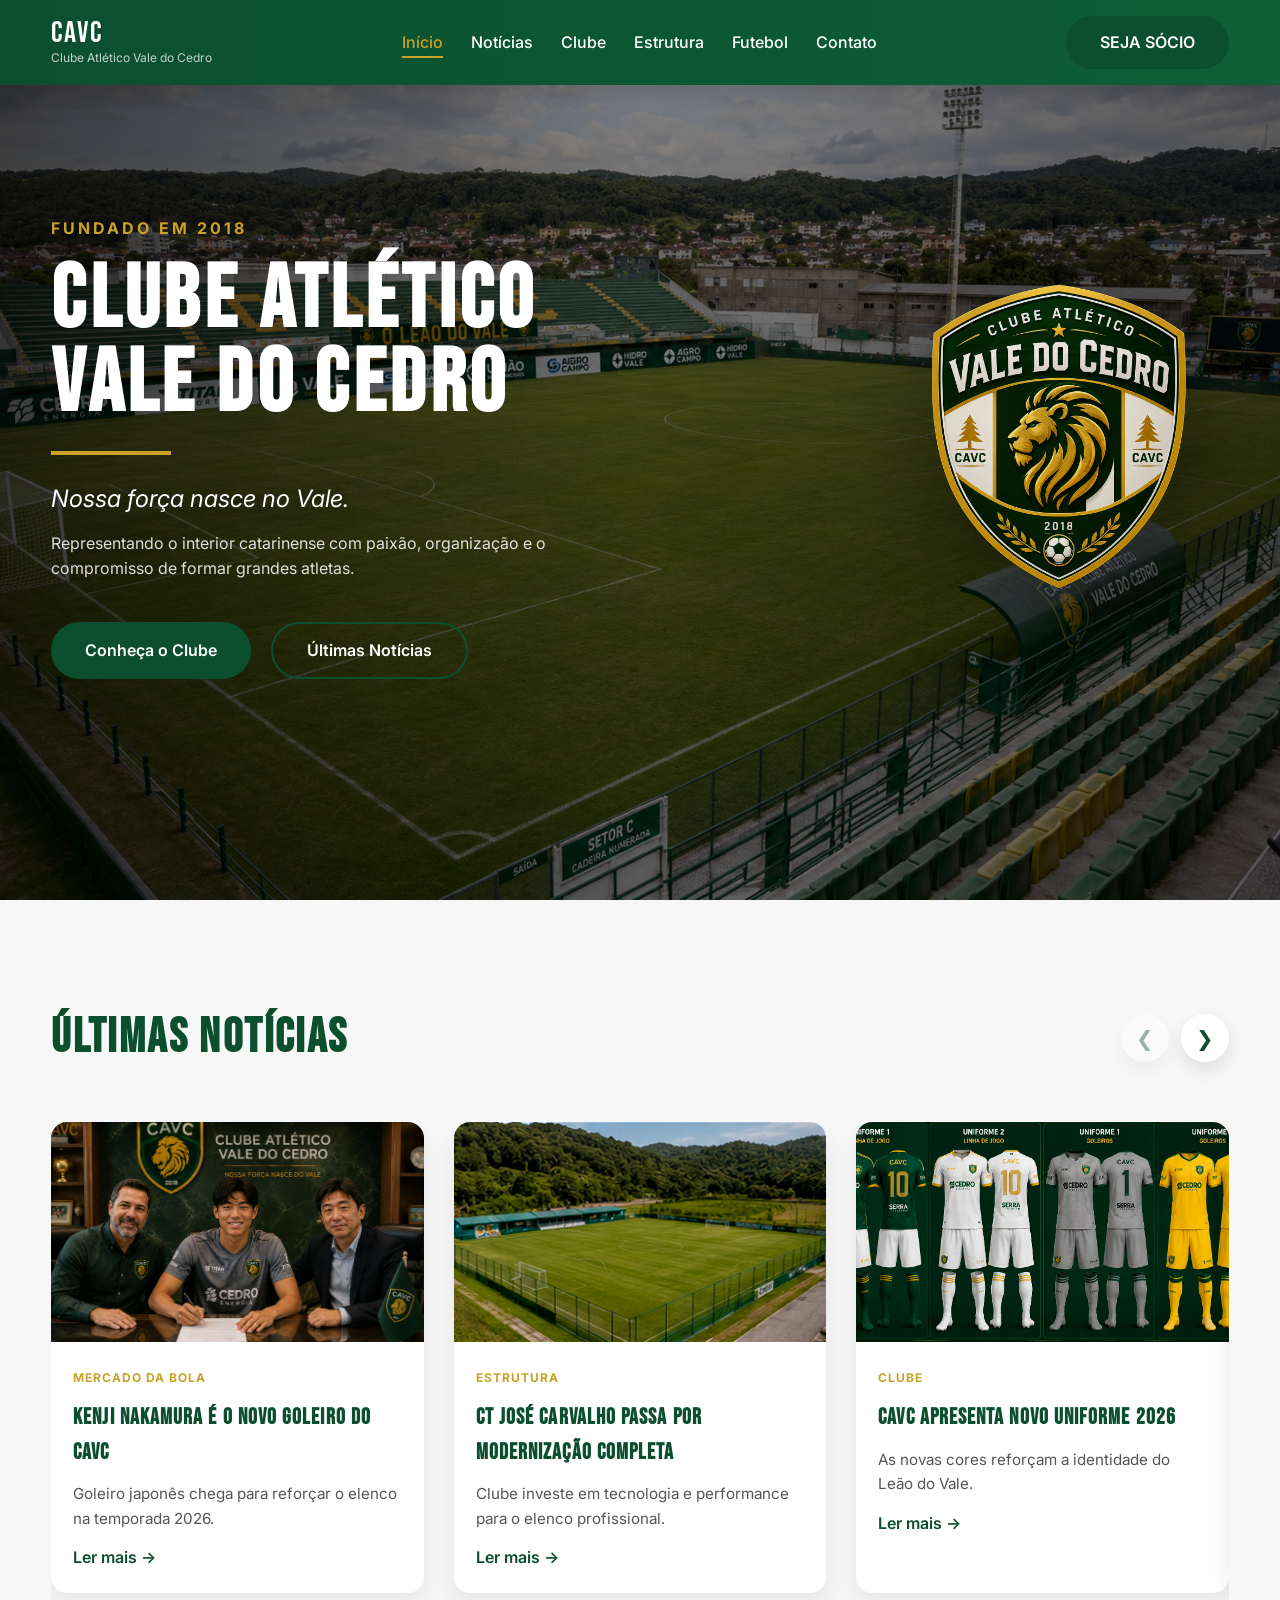
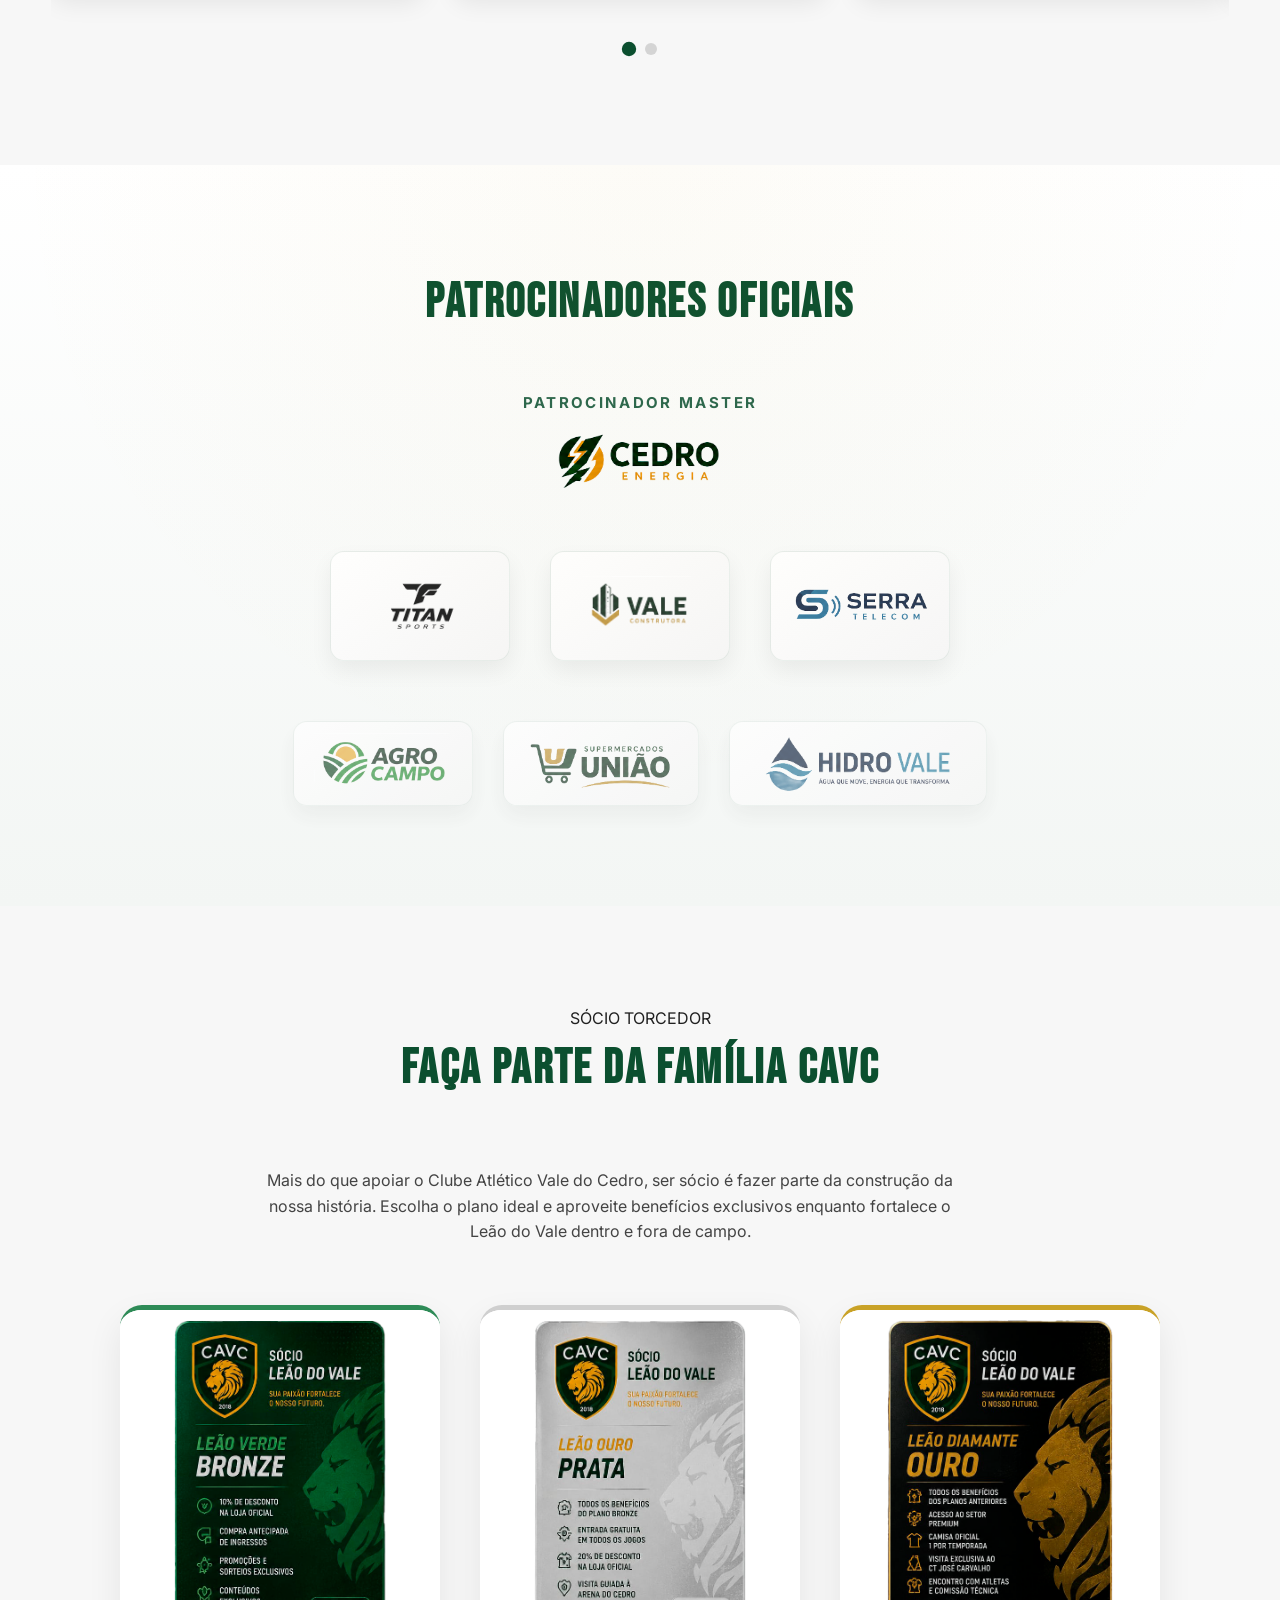
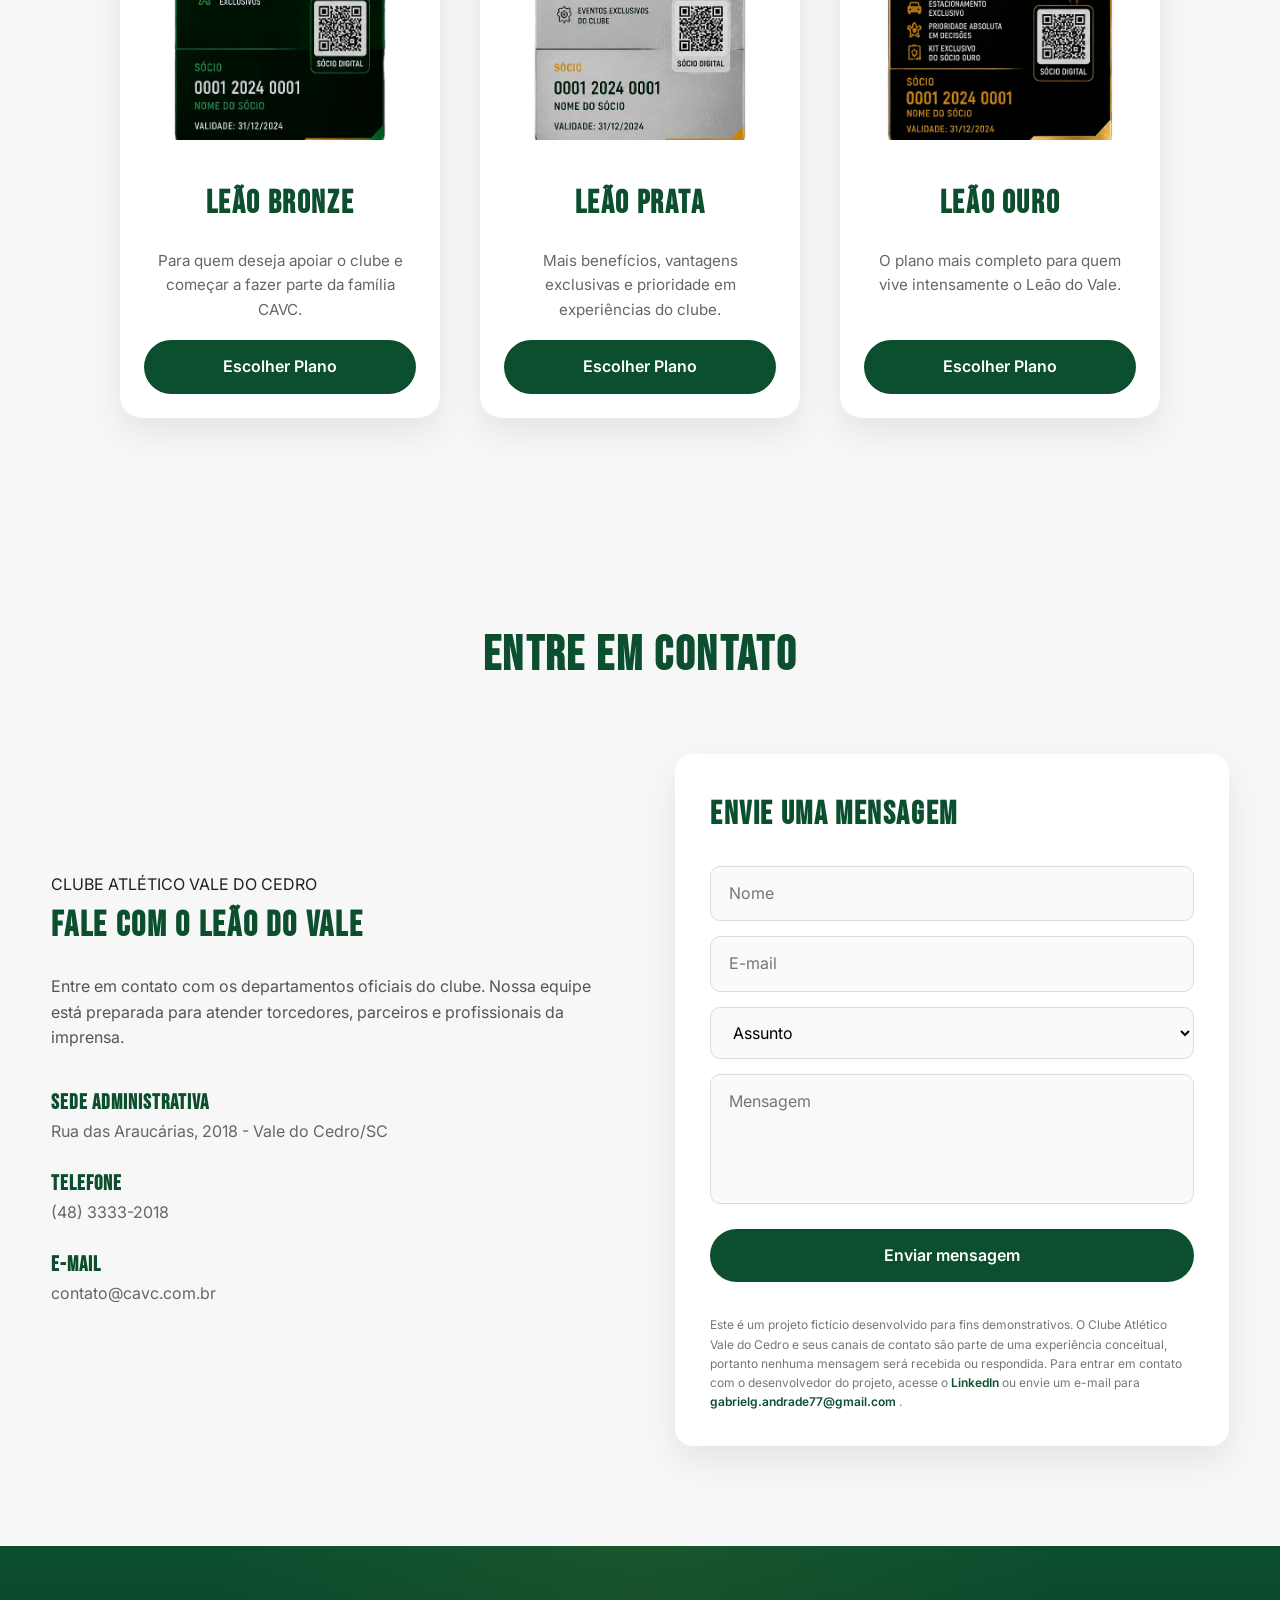
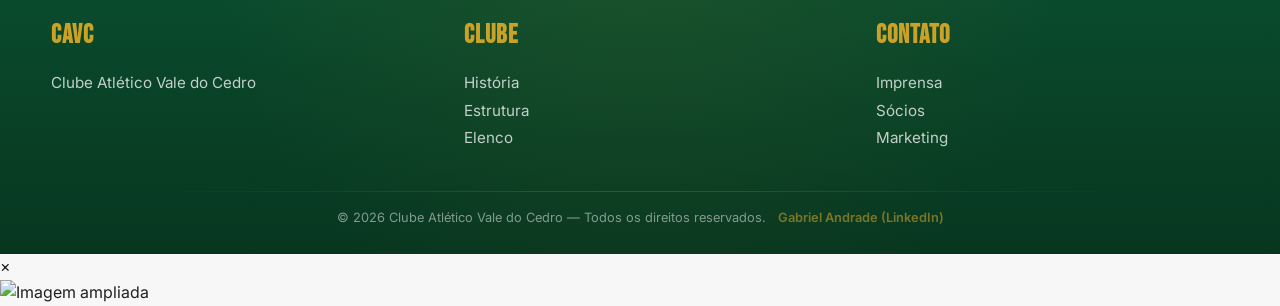
==== commit af2ae45c: "jogadores" ====
--- a/index.html
+++ b/index.html
@@ -43,7 +43,7 @@
                     <li><a href="#noticias">Notícias</a></li>
                     <li><a href="clube.html">Clube</a></li>
                     <li><a href="estrutura.html">Estrutura</a></li>
-                    <li><a href="#futebol">Futebol</a></li>
+                    <li><a href="futebol.html">Futebol</a></li>
                     <li><a href="#contato">Contato</a></li>
                 </ul>
 
@@ -232,105 +232,6 @@
 
         </div>
     </section>
-
-    <!-- ================= ELENCO ================= -->
-    <section class="squad" id="futebol">
-
-        <div class="container">
-
-            <div class="squad-grid">
-
-                <div class="squad-image" id="squadOpen">
-
-                    <img src="imgs/diretoria.png" alt="Elenco Profissional">
-
-                    <div class="squad-overlay">
-                        <span>VER ELENCO COMPLETO</span>
-                    </div>
-
-                </div>
-
-                <div class="squad-content">
-
-                    <span class="section-mini">
-                        DEPARTAMENTO DE FUTEBOL
-                    </span>
-
-                    <h2>Elenco Profissional</h2>
-
-                    <p>
-                        O elenco profissional do Clube Atlético Vale do Cedro é formado
-                        por atletas comprometidos com disciplina,
-                        desenvolvimento e competitividade.
-                    </p>
-
-                    <p>
-                        O trabalho diário é realizado no Centro de Treinamento José Carvalho,
-                        reunindo jogadores, comissão técnica e profissionais especializados.
-                    </p>
-
-                    <a href="javascript:void(0)" class="btn btn-primary squad-btn">
-                        Conhecer o elenco
-                    </a>
-
-                    <div class="squad-stats">
-
-                        <div>
-                            <strong>28</strong>
-                            <span>Atletas</span>
-                        </div>
-
-                        <div>
-                            <strong>11</strong>
-                            <span>Comissão Técnica</span>
-                        </div>
-
-                        <div>
-                            <strong>2026</strong>
-                            <span>Temporada</span>
-                        </div>
-
-                    </div>
-
-                </div>
-
-            </div>
-
-        </div>
-
-    </section>
-
-    <div class="gallery-modal" id="galleryModal">
-
-        <div class="gallery-content">
-
-            <button class="gallery-close">
-                ✕
-            </button>
-
-            <h2>Elenco Profissional</h2>
-
-            <img id="galleryImage" src="imgs/equipe.png">
-
-            <div class="gallery-buttons">
-
-                <button data-image="imgs/diretoria.png">
-
-                    Foto Oficial
-
-                </button>
-
-                <button data-image="imgs/equipe.png">
-
-                    Jogadores
-
-                </button>
-
-            </div>
-
-        </div>
-
-    </div>
 
 
     <section class="membership" id="socio">
